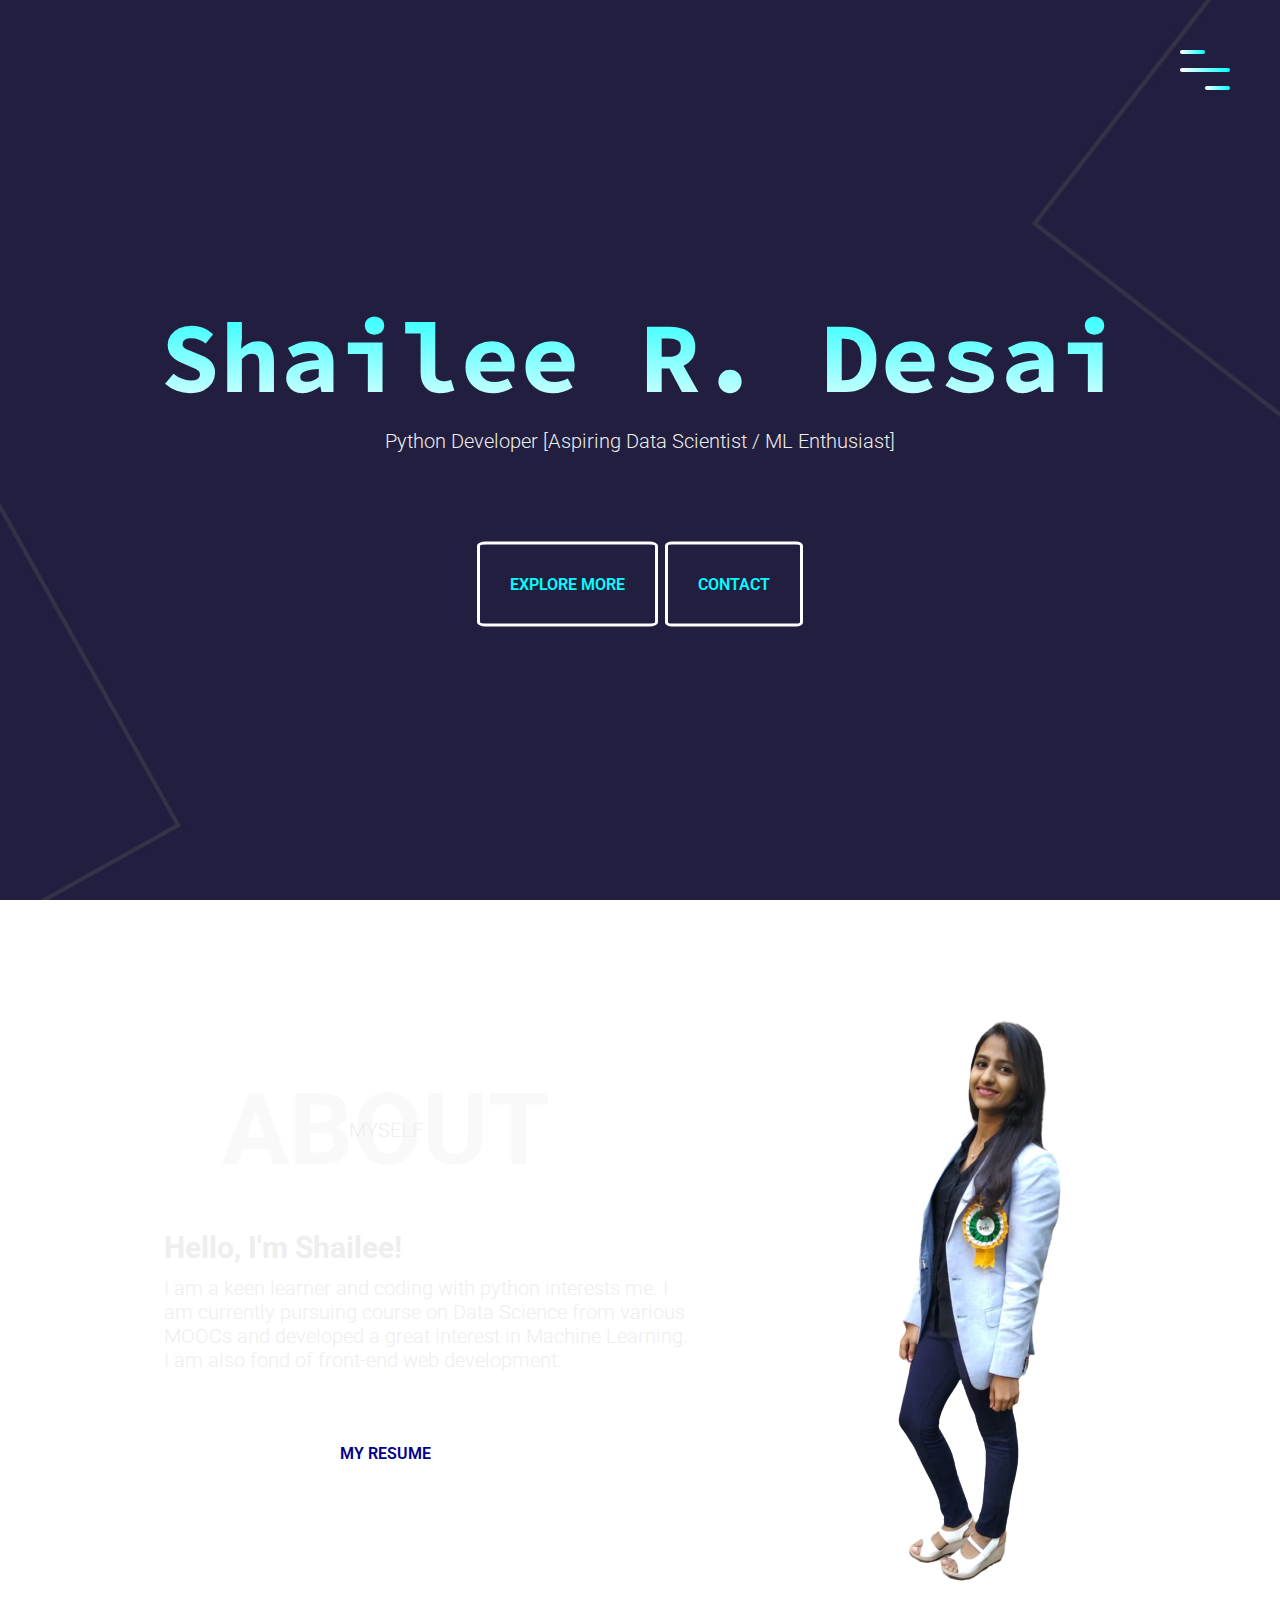
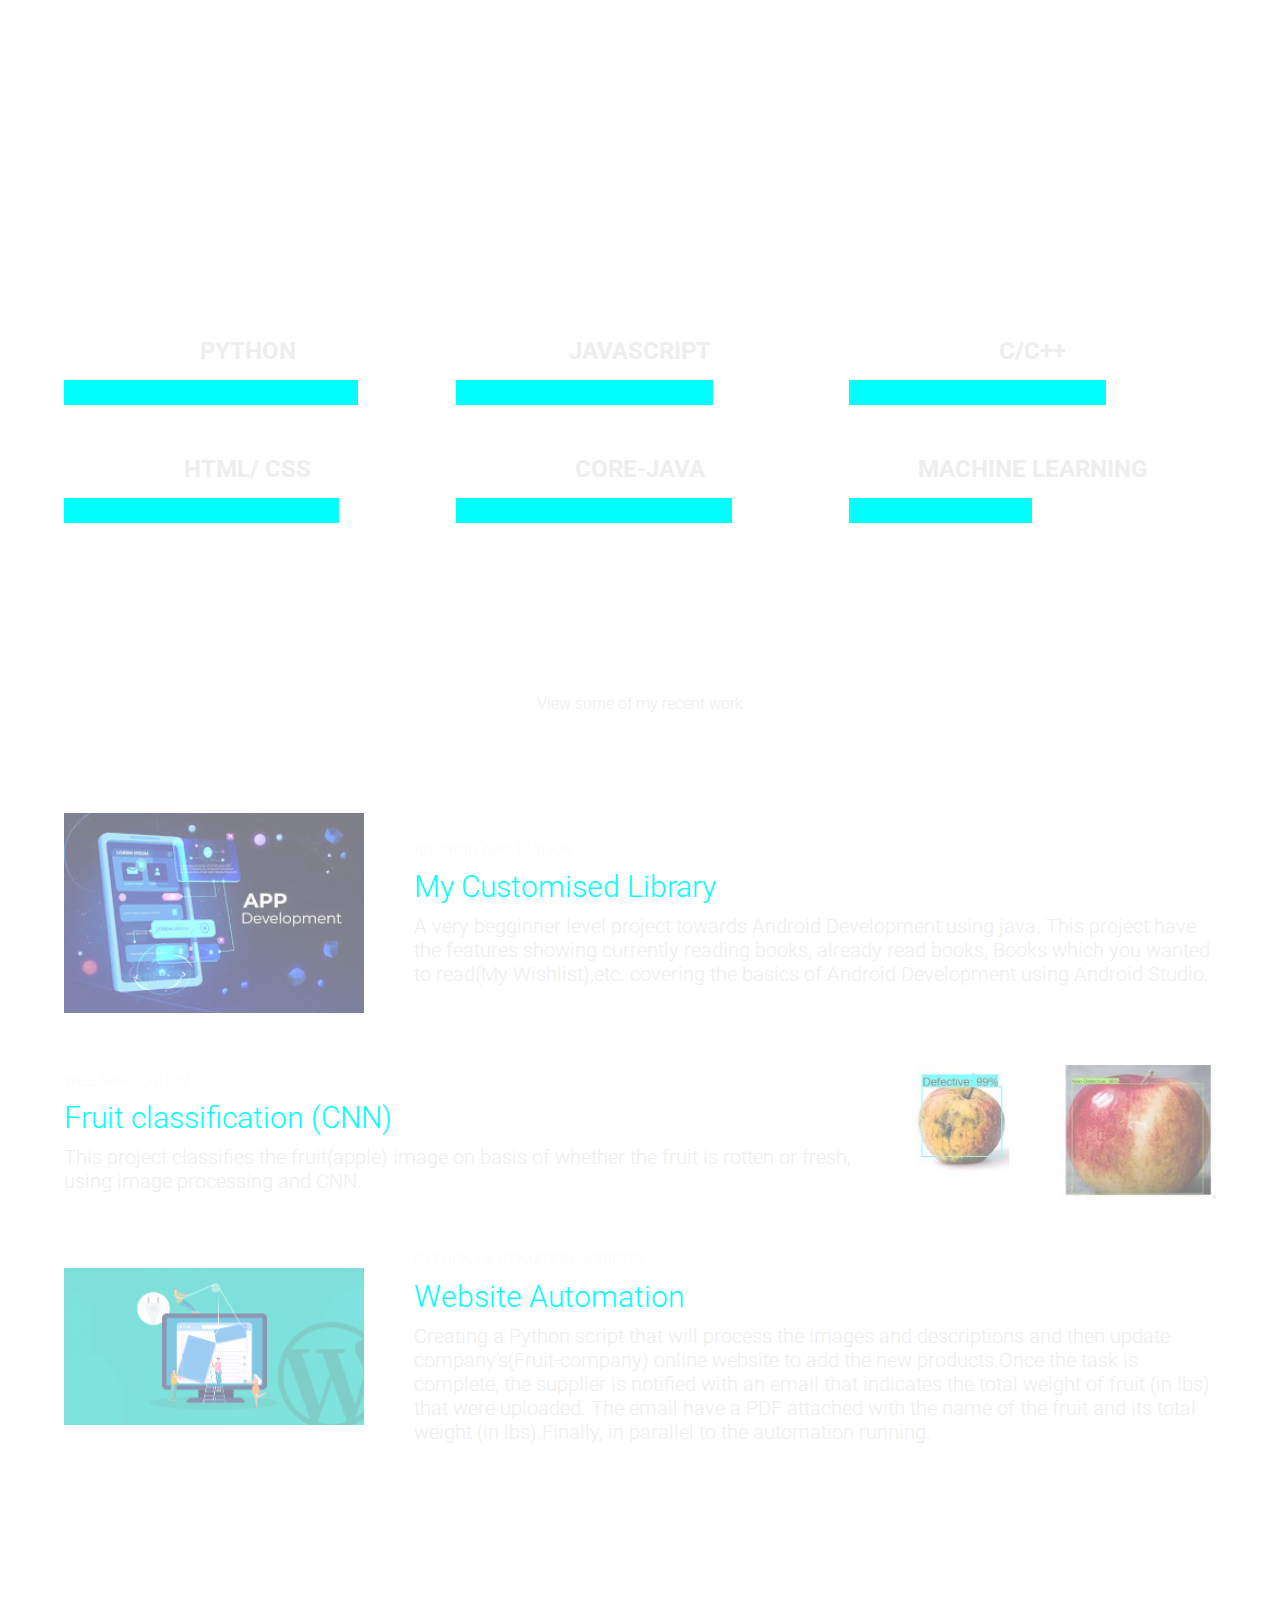
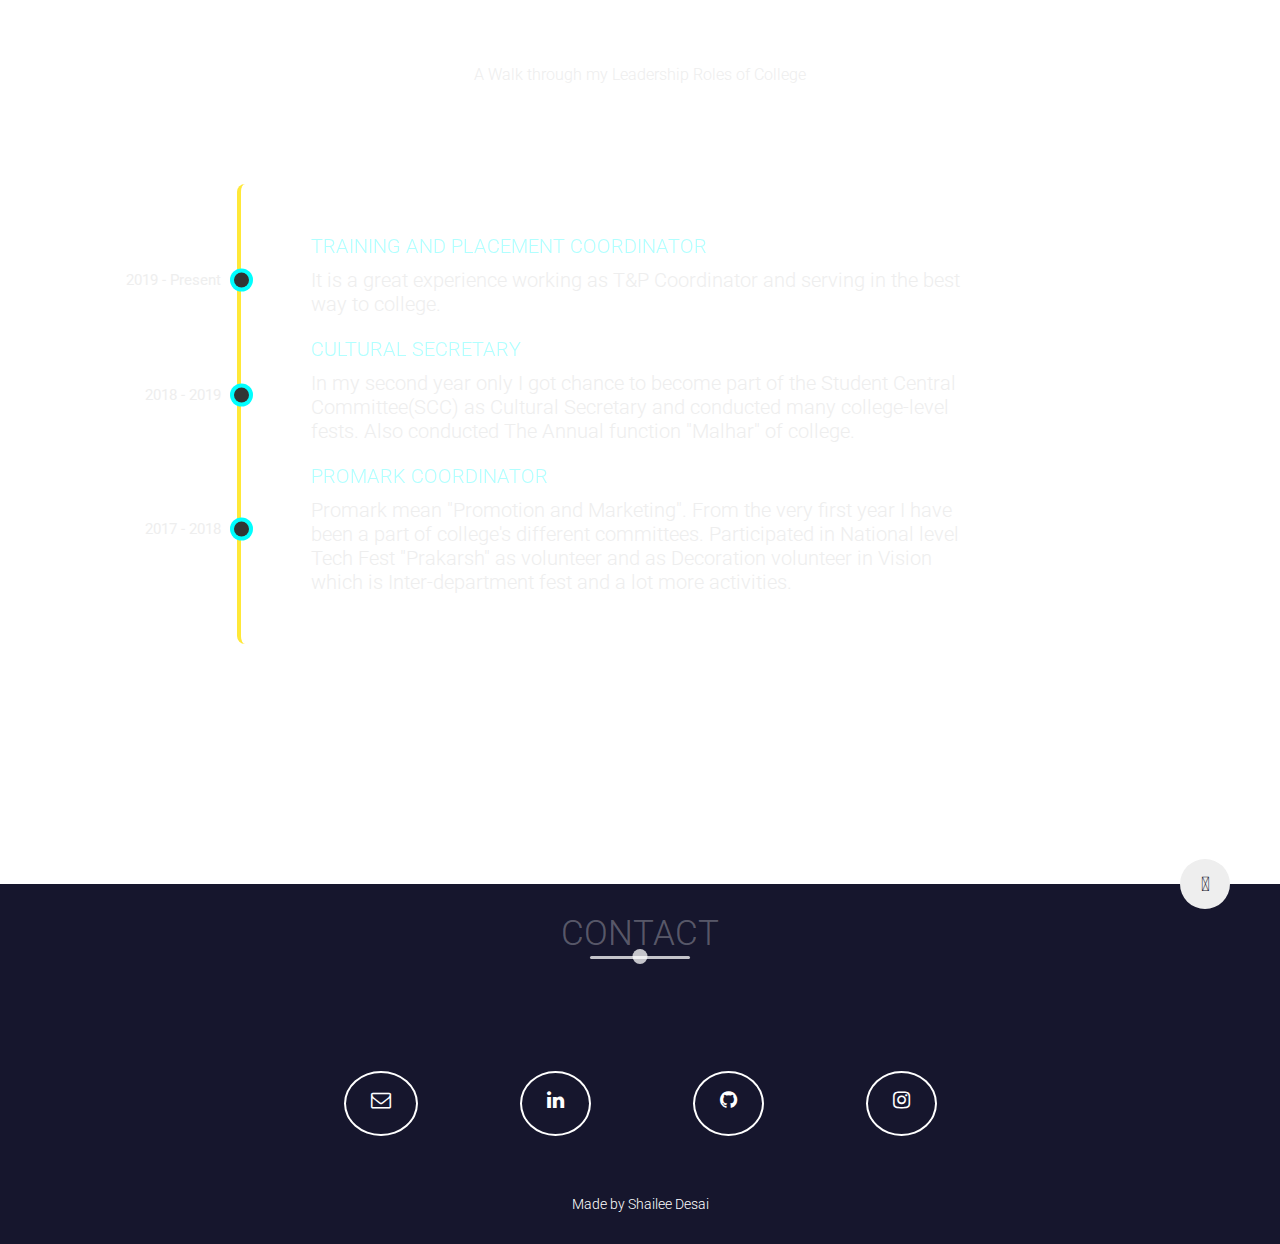
==== index.html @ 7b82f267 "Initial commit" ====
<!DOCTYPE html>
<html lang="en">
<head>
    <meta charset="UTF-8">
    <meta name="viewport" content="width=device-width, initial-scale=1">
    <title>Shailee Desai</title>
    <link rel="stylesheet" href="https://use.fontawesome.com/releases/v5.7.2/css/all.css" integrity="sha384-fnmOCqbTlWIlj8LyTjo7mOUStjsKC4pOpQbqyi7RrhN7udi9RwhKkMHpvLbHG9Sr" crossorigin="anonymous">
    <link rel="stylesheet" href="main.css">
    <link rel="stylesheet" href="https://cdnjs.cloudflare.com/ajax/libs/font-awesome/4.7.0/css/font-awesome.min.css">
    <link href="https://fonts.googleapis.com/css2?family=Roboto&display=swap" rel="stylesheet">
    <link href="https://fonts.googleapis.com/css2?family=Source+Code+Pro:ital,wght@1,500&display=swap" rel="stylesheet">
</head>
<body>
    <header>
        <div class="menu-toggler">
            <div class="bar half start"></div>
            <div class="bar"></div>
            <div class="bar half end"></div>
        </div>
        <nav class="top-nav">
            <ul class="nav-list">
                <li>
                    <a href="#" class="nav-link" id="nav-item">Home</a>
                </li>
                <li>
                    <a href="#about" class="nav-link" id="nav-item1">About</a>
                </li>
                <li>
                    <a href="#skills" class="nav-link" id="nav-item2">Skills</a>
                </li>
                <li>
                    <a href="#portfolio" class="nav-link" id="nav-item3">Portfolio</a>
                </li>
                <li>
                    <a href="#achievements" class="nav-link" id="nav-item4">Achievements</a>
                </li>
                <li>
                    <a href="#contact" class="nav-link" id="nav-item5">Contact</a>
                </li>
            </ul>
        </nav>
        <div class="landing-text">
            <h1>Shailee R. Desai</h1>
            <h6>Python Developer  [Aspiring Data Scientist / ML Enthusiast]</h6>
            <div class="explore">
                <a href="#about" class=" btn btn-fill" style="margin-right: 5px;">Explore More</a>
                <a href="#contact" class="btn btn-fill">Contact</a>
            </div>
        </div>
    </header>
    <section class="about" id="about">
        <div class="container">
            <div class="about-details" >
                <div class="about-heading">
                    <h1>About</h1>
                    <h6>Myself</h6>
                </div>
                <h1> Hello, I'm Shailee!</h1><br>
                <p>
                    I am a keen learner and coding with python interests me. I am currently pursuing course on Data Science from various MOOCs and developed a great interest in Machine Learning. I am also fond of front-end web development.
                </p>
                <div class="explore">
                    <a href="Shailee_Resume.pdf" target="_blank" class="btn btn-border">My Resume</a>
                </div>
            </div>
            <div class="profile" >
                <img src="images/ShaileeDesai.png" alt="">
            </div>
            
        </div>
    </section>
    <section class="skills" id="skills">
        <div class="container">
            <div class="section-heading">
                <h1>My Proficiencies</h1>
            </div>
            <div class="my-skills">
                <div class="col-md-4">
                    <div class="skill-1">
                        <h4>Python</h4>
                        <div class="progress">
                            <div class="p-bar" style="width: 80%;"></div>
                        </div>
                    </div><!-- /.skill -->
                    <div class="skill-1">
                        <h4>HTML/ CSS</h4>
                        <div class="progress">
                            <div class="p-bar" style="width: 75%;"></div>
                        </div>
                    </div><!-- /.skill -->
                </div>
                <div class="col-md-4">
                    <div class="skill-1">
                        <h4>Javascript</h4>
                        <div class="progress">
                            <div class="p-bar" style="width:70%;"></div>
                        </div>
                    </div><!-- /.skill -->
                    <div class="skill-1">
                        <h4>Core-Java</h4>
                        <div class="progress">
                            <div class="p-bar" style="width:75%"></div>
                        </div>
                    </div><!-- /.skill -->
                </div>
                <div class="col-md-4">
                    <div class="skill-1">
                        <h4>C/C++</h4>
                        <div class="progress">
                            <div class="p-bar" style="width: 70%;"></div>
                        </div>
                    </div><!-- /.skill -->
                    <div class="skill-1">
                        <h4>Machine Learning</h4>
                        <div class="progress">
                            <div class="p-bar" style="width: 50%;"></div>
                        </div>
                    </div><!-- /.skill -->
                </div>
            </div>
        </div>
    </section>
    <section class="portfolio" id="portfolio">
        <div class="container">
            <div class="section-heading">
                <h1>Portfolio</h1>
                <h6>View some of my recent work</h6>
            </div>
            <div class="portfolio-item">
                <div class="portfolio-img has-margin-right fade-in">
                    <img src="images/portimg-1.jpg" alt="">
                </div>
                <div class="portfolio-description">
                    <h6>Android Application</h6>
                    <h1>My Customised Library</h1>
                    <p>
                    A very begginner level project towards Android Development using java. This project have the features showing currently reading books, already read books, Books which you wanted to read(My Wishlist),etc. covering the basics of Android Development using Android Studio.
                    </p>
                </div>
            </div>
            <div class="portfolio-item">
                <div class="portfolio-description has-margin-right">
                    <h6>Web Application</h6>
                    <h1>Fruit classification (CNN) </h1>
                    <p>
                    This project classifies the fruit(apple) image on basis of whether the fruit is rotten or fresh, using image processing and CNN.
                    </p>
                </div>
                <div class="portfolio-img fade-in">
                    <img src="images/portimg-2.jpg" alt="">
                </div>
                
            </div>
            <div class="portfolio-item">
                <div class="portfolio-img has-margin-right fade-in">
                    <img src="images/portimg-3.jpg" alt="">
                </div>
                <div class="portfolio-description">
                    <h6>Python (Automation scripts)</h6>
                    <h1>Website Automation</h1>
                    <p>
                        Creating a Python script that will process the images and descriptions and then update company's(Fruit-company) online website to add the new products.Once the task is complete, the supplier is notified with an email that indicates the total weight of fruit (in lbs) that were uploaded. The email have a PDF attached with the name of the fruit and its total weight (in lbs).Finally, in parallel to the automation running.
                    </p>
                </div>
            </div>
        </div>
    </section>
    <section class="achievements" id="achievements">
        <div class="container">
            <div class="section-heading">
                <h1>Achievements</h1>
                <h6>A Walk through my Leadership Roles of College </h6>
            </div>
            <div class="timeline">
                <ul>
                    <li class="date" data-date="2019 - Present">
                        <h1> Training and Placement Coordinator</h1>
                        <p>
                        It is a great experience working as T&P Coordinator and serving in the best way to college.
                        </p>
                    </li>
                    <li class="date" data-date="2018 - 2019">
                        <h1> Cultural Secretary </h1>
                        <p>
                        In my second year only I got chance to become part of the Student Central Committee(SCC) as Cultural Secretary and conducted many college-level fests. Also conducted The Annual function "Malhar" of college.
                        </p>
                    </li>
                    <li class="date" data-date="2017 - 2018">
                        <h1> Promark Coordinator </h1>
                        <p>
                        Promark mean "Promotion and Marketing". From the very first year I have been a part of college's different committees. Participated in National level Tech Fest "Prakarsh" as volunteer and as Decoration volunteer in Vision which is Inter-department fest and a lot more activities.
                        </p>
                    </li>
                </ul>
            </div>
        </div>
    </section>
    <section id="contact">
        <footer class="copyright">
            <div class="contact">
            <div class="container">
                <div class="section-heading">
                    <h1>Contact</h1>
                </div>
            </div>
            <div class="up" id="scroll-to-top">
                <i class="fas fa-chevron-up"></i>
            </div>
            <div class="col-sm-4 col-xs-12">
                <a class="icon mail-bg" href="mailto:shailee.17beceg102@gmail.com"><i class="fa fa-envelope-o fa-2x"></i></a>
                <a class="icon linkedin-bg" target="_blank" href="https://www.linkedin.com/in/shaileedesai12/"><i class="fa fa-linkedin fa-2x"></i></a>
                <a class="icon github-bg" target="_blank" href="https://github.com/ShaileeDesai12"><i class="fa fa-github fa-2x"></i></a>
                <a class="icon instagram-bg" target="_blank" href="https://www.instagram.com/shaileedesai12"><i class="fa fa-instagram fa-2x"></i></a>
            </div>
            <div class="col-sm-4 col-sm-offset-0 col-xs-6 col-xs-offset-3"><p class="copyright">Made by Shailee Desai</p></div>
            <div class="col-sm-4 col-xs-3">
        </footer>
</section>

    <script>
        const menu_toggle = document.querySelector(".menu-toggler");
        const nav_link = document.querySelector(".nav-link");
        const top_nav = document.querySelector(".top-nav");
        const nav1 = document.querySelector("#nav-item1");
        const nav2 = document.querySelector("#nav-item2");
        const nav3 = document.querySelector("#nav-item3");
        const nav4 = document.querySelector("#nav-item4");
        const nav5 = document.querySelector("#nav-item5");
        const nav = document.querySelector("#nav-item");


        menu_toggle.addEventListener("click", () => {
        {
            if(menu_toggle.classList.contains("open")){
                top_nav.classList.remove("open");
                menu_toggle.classList.remove("open");
            } else {
                top_nav.classList.add("open");
                menu_toggle.classList.add("open");
            }
        }
        });

        nav1.addEventListener("click", () => {
        {
            menu_toggle.classList.remove("open");
            top_nav.classList.remove("open");
        }
        });

        nav2.addEventListener("click", () => {
        {
            menu_toggle.classList.remove("open");
            top_nav.classList.remove("open");
        }
        });

        nav3.addEventListener("click", () => {
        {
            menu_toggle.classList.remove("open");
            top_nav.classList.remove("open");
        }
        });

        nav4.addEventListener("click", () => {
        {
            menu_toggle.classList.remove("open");
            top_nav.classList.remove("open");
        }
        });

        nav5.addEventListener("click", () => {
        {
            menu_toggle.classList.remove("open");
            top_nav.classList.remove("open");
        }
        });

        nav.addEventListener("click", () => {
        {
            menu_toggle.classList.remove("open");
            top_nav.classList.remove("open");
        }
        });

        const scrollToTop = document.getElementById('scroll-to-top');
                let dataShow = false;
                window.addEventListener('scroll', () => {
                    if (window.scrollY > 50 && !dataShow) {
                        scrollToTop.setAttribute('data-show', 'true');
                        dataShow = true;
                    }
                    if (window.scrollY <= 50 && dataShow) {
                        scrollToTop.setAttribute('data-show', 'false');
                        dataShow = false;
                    }
                });

                scrollToTop.addEventListener('click', () => {
                    window.scrollTo({
                        top: 0,
                        behavior: 'smooth'
                    });
                });
    </script>
    
</body>
</html>
---- main.css ----
/*Start global*/
*{
    margin: 0;
    padding: 0;
    box-sizing: border-box;
}
html{
    font-size: 10px;
    font-family: 'Roboto', sans-serif;
    color: #eee;
}
body{ 
    width: 100%;
    height: 100%;
    background: url("images/sitebg.jpg") no-repeat center fixed;
    background-size: cover;
}

section{
    padding: 6rem 0;
}
a{
    text-decoration: none;
    color: #eee;
}
p{
    font-size: 2rem;
    font-weight: 300;
}
img{
    width: 100%;
}

h1{
    font-size: 3rem;
}
/*End global*/

/*Start reusable*/
.container{
    width: 90%;
    max-width: 120rem;
    height: 100%;
    margin: 0 auto;
    position: relative;
}

.section-heading{
    text-align: center;
    margin-bottom: 10rem;
}

.section-heading h1{
    font-size: 3.5rem;
    color: rgba(255, 255, 255, .3);
    text-transform: uppercase;
    font-weight: 300;
    position: relative;
    margin-bottom: 1rem;
}

.section-heading h1::before,
.section-heading h1::after{
    content: '';
    position: absolute;
    bottom: -.5rem;
    left: 50%;
    transform: translateX(-50%);
    background-color: rgba(255, 255, 255, .75);
}

.section-heading h1::before{
    width: 10rem;
    height: 3px;
    border-radius: .8rem;
}

.section-heading h1::after{
    width: 1.5rem;
    height: 1.5rem;
    border-radius: 100%;
    bottom: -1rem;
}

.section-heading h6{
    font-size:1.6rem;
    font-weight: 300;
}

.has-margin-right{
    margin-right: 5rem;
}
/*End reusable*/

/*Start header*/
header{
    width: 100%;
    height: 100vh;
}

.top-nav{
    width:100%;
    height: 100vh;
    position: fixed;
    top: -100vh;
    z-index: 50;
    background-color: #16162d;
    border-bottom-right-radius: 100%;
    border-bottom-left-radius: 100%;
    transition: all 650ms cubic-bezier(1,0,0,1);
}
.nav-list{
    list-style: none;
    width: 100%;
    height: 100%;
    display: flex;
    justify-content: center;
    align-items: center;
}
li{
    margin: 0 2rem;
}
.nav-link{
    font-family: 'The Historia Demo', sans-serif;
    font-size: 3rem;
    padding: 1rem;
}
.nav-link:hover,
.nav-link:focus{
    background: linear-gradient(to top, white, cyan);
    -webkit-background-clip: text;
    -webkit-text-fill-color: transparent;
}
.top-nav.open{
    top: 0;
    border-radius: initial;
}
.menu-toggler{
    position: fixed;
    top: 5rem;
    right: 5rem;
    width: 5rem;
    height: 4rem;
    display: flex;
    flex-direction: column;
    justify-content: space-between;
    cursor: pointer;
    z-index: 1500;
    transition: transform 650ms ease-out;
}
.menu-toggler.open{
    transform: rotate(-45deg);
}
.bar{
    background: linear-gradient(to right, white, cyan);
    width: 100%;
    height: 4px;
    border-radius: .8rem;
}

.bar.half{
    width: 50%;
}

.bar.start{
    transform-origin: right;
    transition: transform 650ms cubic-bezier(0.54, -0.81, 0.57, 0.57);
}

.open .bar.start{
    transform: rotate(-450deg) translateX(.8rem);
}

.bar.end{
    align-self: flex-end;
    transform-origin: left;
    transition: transform 650ms cubic-bezier(0.54, -0.81, 0.57, 0.57);
}

.open .bar.end{
    transform: rotate(-450deg) translateX(-.8rem);
}

.landing-text{
    position: absolute;
    top: 50%;
    left: 50%;
    transform: translate(-50%, -50%);
    width: 100%;
    text-align: center;
    z-index: 1;
}

.landing-text h1{
    font-size: 10rem;
    font-family: 'Source Code Pro', sans-serif;
    background: linear-gradient(to top, white, cyan);
    -webkit-background-clip: text;
    -webkit-text-fill-color: transparent;
    padding: 1rem;
    user-select: none;
}

.landing-text h6{
    font-size: 2rem;
    font-weight: 300;
    padding: 0 0 50px 0;
}

.explore{
    text-align:center;
    padding:7px;
    margin-top: 5rem;
}

.btn{
    min-width: 145px;
    line-height: 50px;
    padding: 30px 30px;
    font-size: 16px;
    font-weight: 600;
    text-transform: uppercase;
    border-radius: 5%;
    transition: box-shadow 0.25s ease-in-out;
    -moz-transition: box-shadow 0.25s ease-in-out;
    -webkit-transition: box-shadow 0.25s ease-in-out;
    -o-transition: box-shadow 0.25s ease-in-out;
    -ms-transition: box-shadow 0.25s ease-in-out;
}

.btn-fill {
    color: cyan;
    background-color: transparent;
    border: 3px solid white; 
}


.btn-border {
    background-color: white;
    color: darkblue;
    border: 3px solid white;
    text-align:center;
    padding: 15px;
    margin:0 auto; 
}

.btn-border:hover{
    background-color:transparent;
    color: cyan;

}
.btn-fill:hover,
.btn-fill:focus {
    background-color: white;
    color: darkblue;
}



/*End header*/

/*Start about*/
.about .container{
    display:flex;
    align-items: center;
    justify-content: center;
}

.about-heading{
    text-align: center;
    text-transform: uppercase;
    line-height: 0;
    margin-bottom: 10rem;
}

.about-heading h1{
    font-size: 10rem;
    opacity: .3;
}

.about-heading h6{
    font-size: 2rem;
    font-weight: 300;
}

.profile{
    flex: 1;
    margin-right: 5rem;
}

.profile img{
    width: fit-content;
    margin-left: 20rem;
}

.about-details{
    flex: 1;
    margin-left: 10rem;
}

.about-details p{
    width: 120%;
}

/*End about*/

/*Start services*/
.my-skills{
    margin-top: 10rem;
    display: grid;
    grid-template-columns: repeat(auto-fit, minmax(25rem, 1fr));
    grid-gap: 2.5rem;
    text-align: center;
}

.skills{
    display: flex;
    flex-direction: column;
    justify-content: center;
    align-items: center;
}

.skills h1{
    text-transform: uppercase;
    letter-spacing: 2px;
    margin: 2rem -2px 2rem 0;
}

.skill-1 + .skill-1 {
    margin-top: 50px;
}

.skill-1 h4 {
    font-size: 24px;
    text-transform: uppercase;
    margin: 0 0 15px;
}

.progress {
    height: 25px;
    margin-bottom: 0;
    border-radius: 0;
    background-color: white;
    box-shadow: none;
}

.p-bar {
    position: relative;
    height: 25px;
    margin-bottom: 0;
    border-radius: 0;
    background-color:cyan; 
}

/*End services*/

/*Start portfolio*/
.portfolio-item{
    display: flex;
    align-items: center;
    justify-content: center;
    margin-bottom: 5rem;
}

.portfolio-item:last :last-child{
    margin-bottom: 0;
}

.profile-img{
    width: 50rem;
    flex:1;
}

.portfolio img{
    width: 30rem;
    margin: auto;
}

.portfolio-description h1{
    font-size: 3rem;
    font-weight: 300;
    margin: 1rem 0;
    color: cyan
}

.portfolio-description h6{
    font-size: 1.5rem;
    text-transform: uppercase;
    font-weight: 300;
    opacity: 0.3;
}

.portfolio-description .cta{
    display: inline-block;
    margin-top: 2.5rem;
    font-size: 1.5rem;
    text-transform: uppercase;
    color: #3883ff;
    transition:  color 650ms;
}

.portfolio-description .cta:hover{
    color: #2f67cd
}

.fade-in {
    opacity: 50%;
    transition:opacity 0.8s
  }
  
.fade-in:hover {
    opacity:100%;
    transition:opacity 0.5s
  }
/*End portfolio*/

/*Start timeline*/
.timeline ul{
    border-left: 4px solid #ffe838;
    border-radius: .8rem;
    background-color: rgba(0,0,0,0,0.5);
    margin: 0 auto;
    margin-bottom: 12rem;
    position: relative;
    padding: 5rem;
    list-style: none;
    text-align: left;
    width:70%;
}

.timeline h1{
    font-size: 2rem;
    text-transform: uppercase;
    font-weight: 300;
    margin-bottom: 1rem;
    opacity: .3;
    color: #00ffff;
} 

.timeline .date{
    border-bottom: 1px solid rgba(255, 255, 255, 0.1);
    margin-bottom: 1rem;
    padding-bottom: 1rem;
    position: relative;
}

.timeline .date:last-of-type{
    padding-bottom: 0;
    margin-bottom: 0;
    border: none;
}

.timeline .date::before,
.timeline .date::after{
    position: absolute;
    diaplay: block;
    top: 50%;
    transform: translateY(-50%);
}

.timeline .date::before{
    content: attr(data-date);
    left: -21rem;
    text-align: right;
    min-width: 12rem;
    font-size: 1.5rem;
}

.timeline .date::after{
    content:'';
    box-shadow: 0 0 0 4px cyan;
    border-radius:100%;
    left: -7.7rem;
    height: 1.5rem;
    width: 1.5rem;
    background-color: #313534;
}
/*End timeline*/

/*Start contact*/
.contact{
    background-color: #16162d;
}

#contact{
    padding-bottom: 0;
}
/*End contact*/

/*Start footer*/
.copyright{
    width: 100%;
    text-align: center;
    background-color: #16162d;
    padding-top: 3rem;
    padding-bottom: 1rem;;
    position: relative;
}

.up{
    position: absolute;
    width: 5rem;
    height:5rem;
    background-color: #eee;
    top: -2.5rem;
    right: 5rem;
    border-radius: 100%;
    display: flex;
    animation: pulse 2s infinite;
}

.up i{
    color: #16162d;
    font-size: 2rem;
    margin: auto;
}

.copyright p{
    font-size: 1.4rem;
}

.icon {
    line-height: 100px;
    padding: 25px;
    color: #fff;
    border: 2px solid #fff;
    border-radius: 50%;
}

.icon + .icon {
    margin-left: 100px;
}

.icon i:before {
    margin:0;
}

.icon:hover {
    background-color: #fff;
}

a.mail-bg:hover {color: crimson;}
a.linkedin-bg:hover{color: #3b5998;}
a.github-bg:hover{color: #00b50f;} 
a.instagram-bg:hover {color: #d113c8;}

.copyright {
    margin-bottom: 0;
    line-height: 40px;
    color: #fff;
    text-align: center;
}
/*End footer*/

/*Start animations*/
@keyframes pulse{
    0%{
        box-shadow: 0 0 0 0 cyan;
    }
    70%{
        box-shadow: 0 0 0 2rem rgba(253,87,191,0);
    }
    100%{
        box-shadow: 0 0 0 0 rgba(253, 87, 191, 0);
    }
}
/*End animations*/

/*Start media queries*/
@media screen and (max-width: 768px){
    body{
        background: url("images/sitebg2.jpg") no-repeat center fixed;
        background-size: cover;
    }

    .landing-text h1{
        font-size: 15rem;
    }

    .landing-text h6{
        font-size: 1.7rem;
    }

    .nav-list{
        flex-direction: column;
    }

    li{
        margin: 2rem 0;
    }

    .nav-link{
        font-size: 4.5rem;
    }

    .about-heading h1{
        font-size: 8rem;
    }

    .section-heading h1{
        font-size: 3rem;
    }

    .about-details .nav-list{
        flex-direction: initial;
    }

    .about-details li{
        margin: 0 2rem;
    }

    .icon-container{
        width: 7rem;
        height: 7rem;
    }

    .icon-container i{
        font-size: 4rem;
    }

    .timeline ul{
        margin: 0 0 0 auto;
    }

    .timeline .date::before{
        left: -20rem;
    }

    .timeline .date::after{
        left: -5.9rem;
    }

@media screen and (max-width: 600px) {
    
    .menu-toggler{
        top: 2rem;
        right: 2rem;
    }

    .landing-text h1{
        font-size: 8rem;
    }

    .landing-text h6{
        font-size: 1.4rem;
    }

    .nav-link{
        font-size: 3.5rem;
    }

    .about .container{
        flex-direction: column;
    }

    .profile-img{
        margin: 0 0 7rem 0;
    }

    .portfolio-item{
        flex-direction: column;
    }

    .portfolio-img{
        margin: 0 0 2rem 0;
        order:1
    }

    .portfolio-description{
        margin: 0;
        order:2;
    }

    .timeline p{
        font-size: 1.6rem;
    }

    .timeline .date::before{
        font-size: 1.3rem;
    }

    .up{
        right: 2rem;
    }
}
}
/*End media queries*/
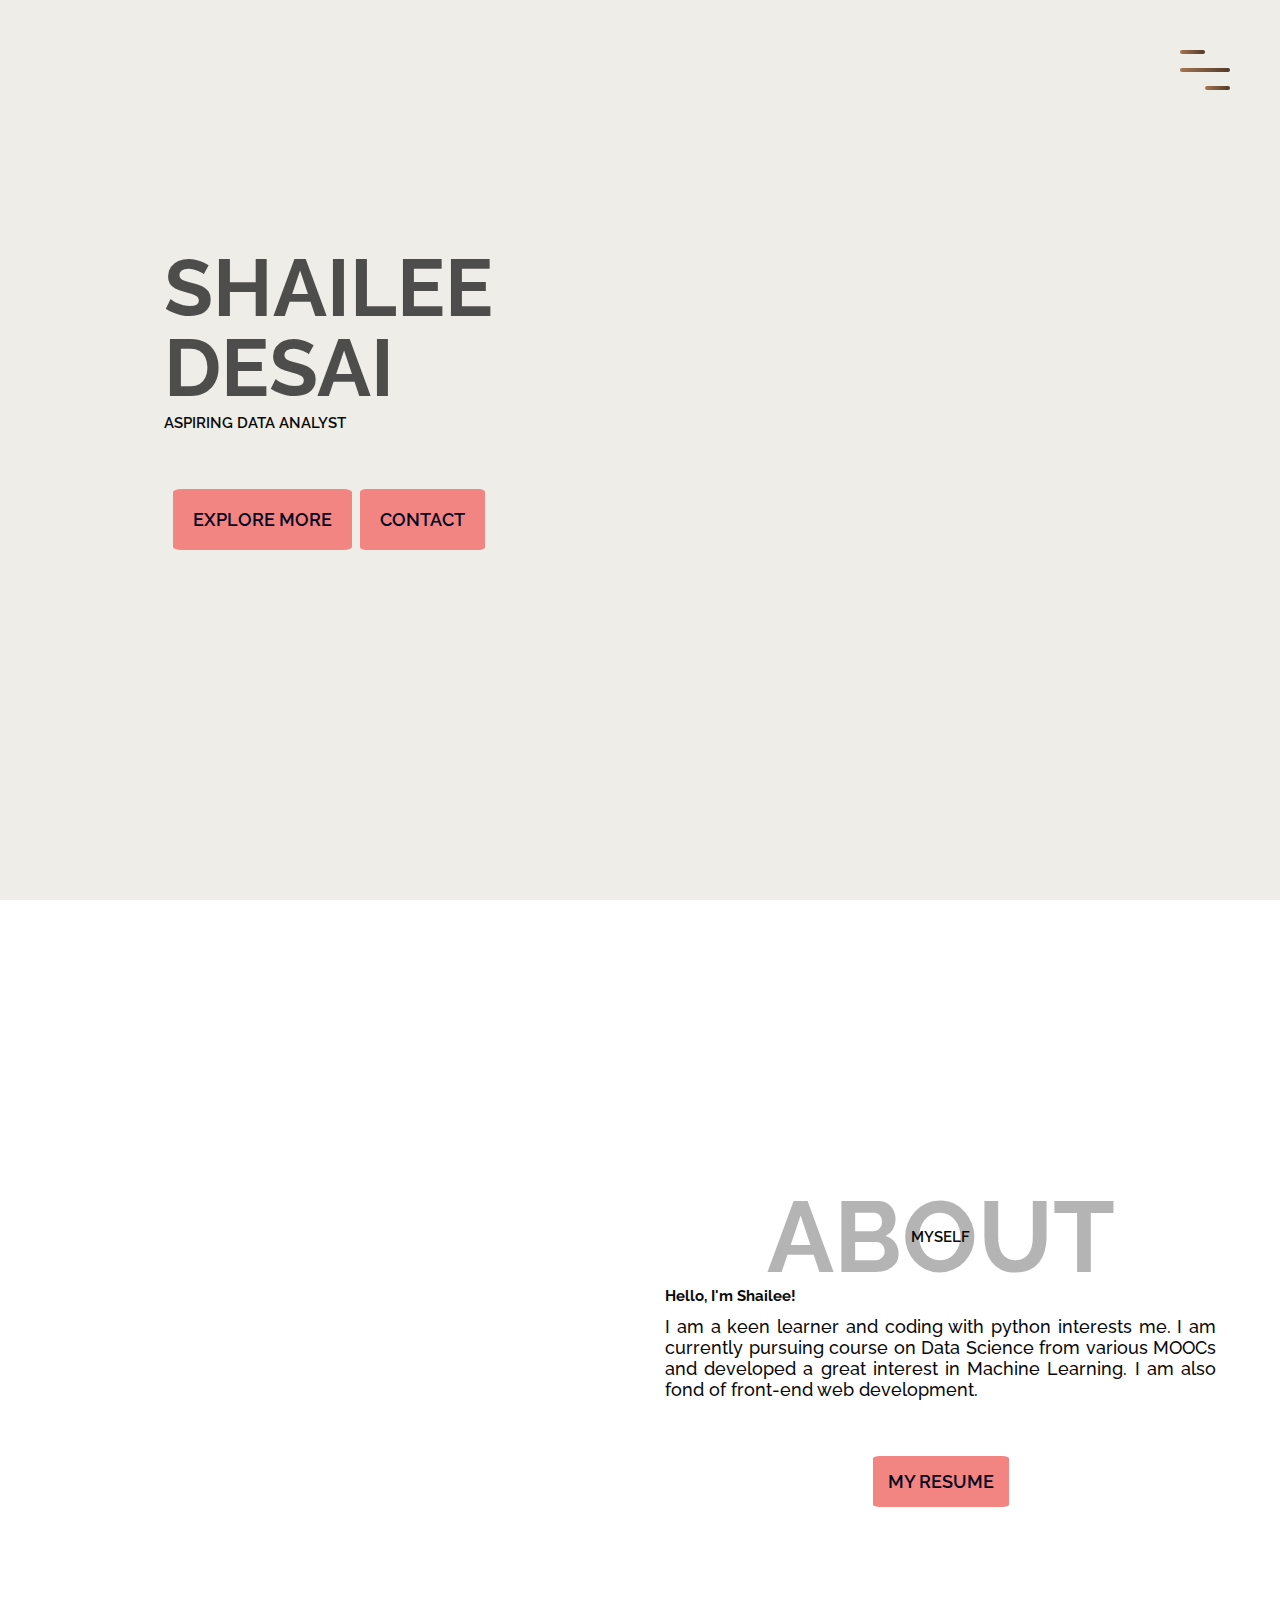
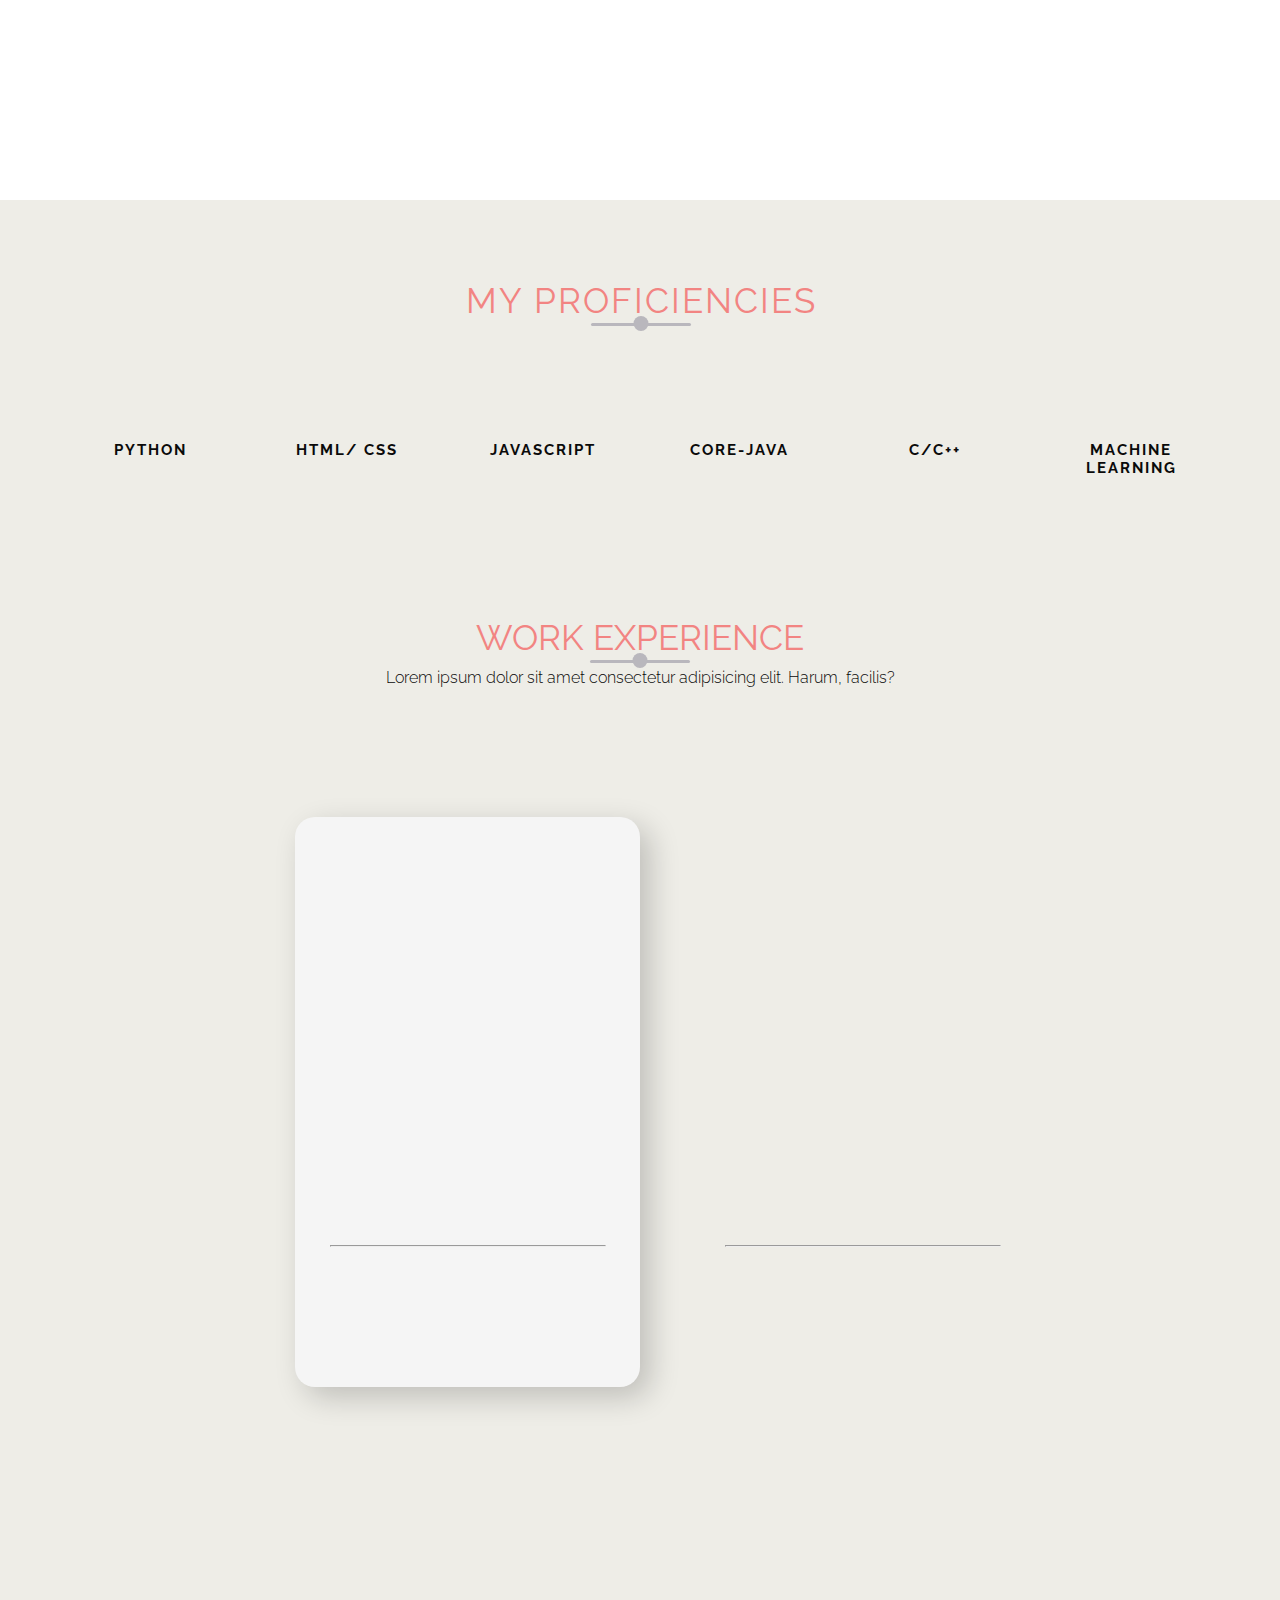
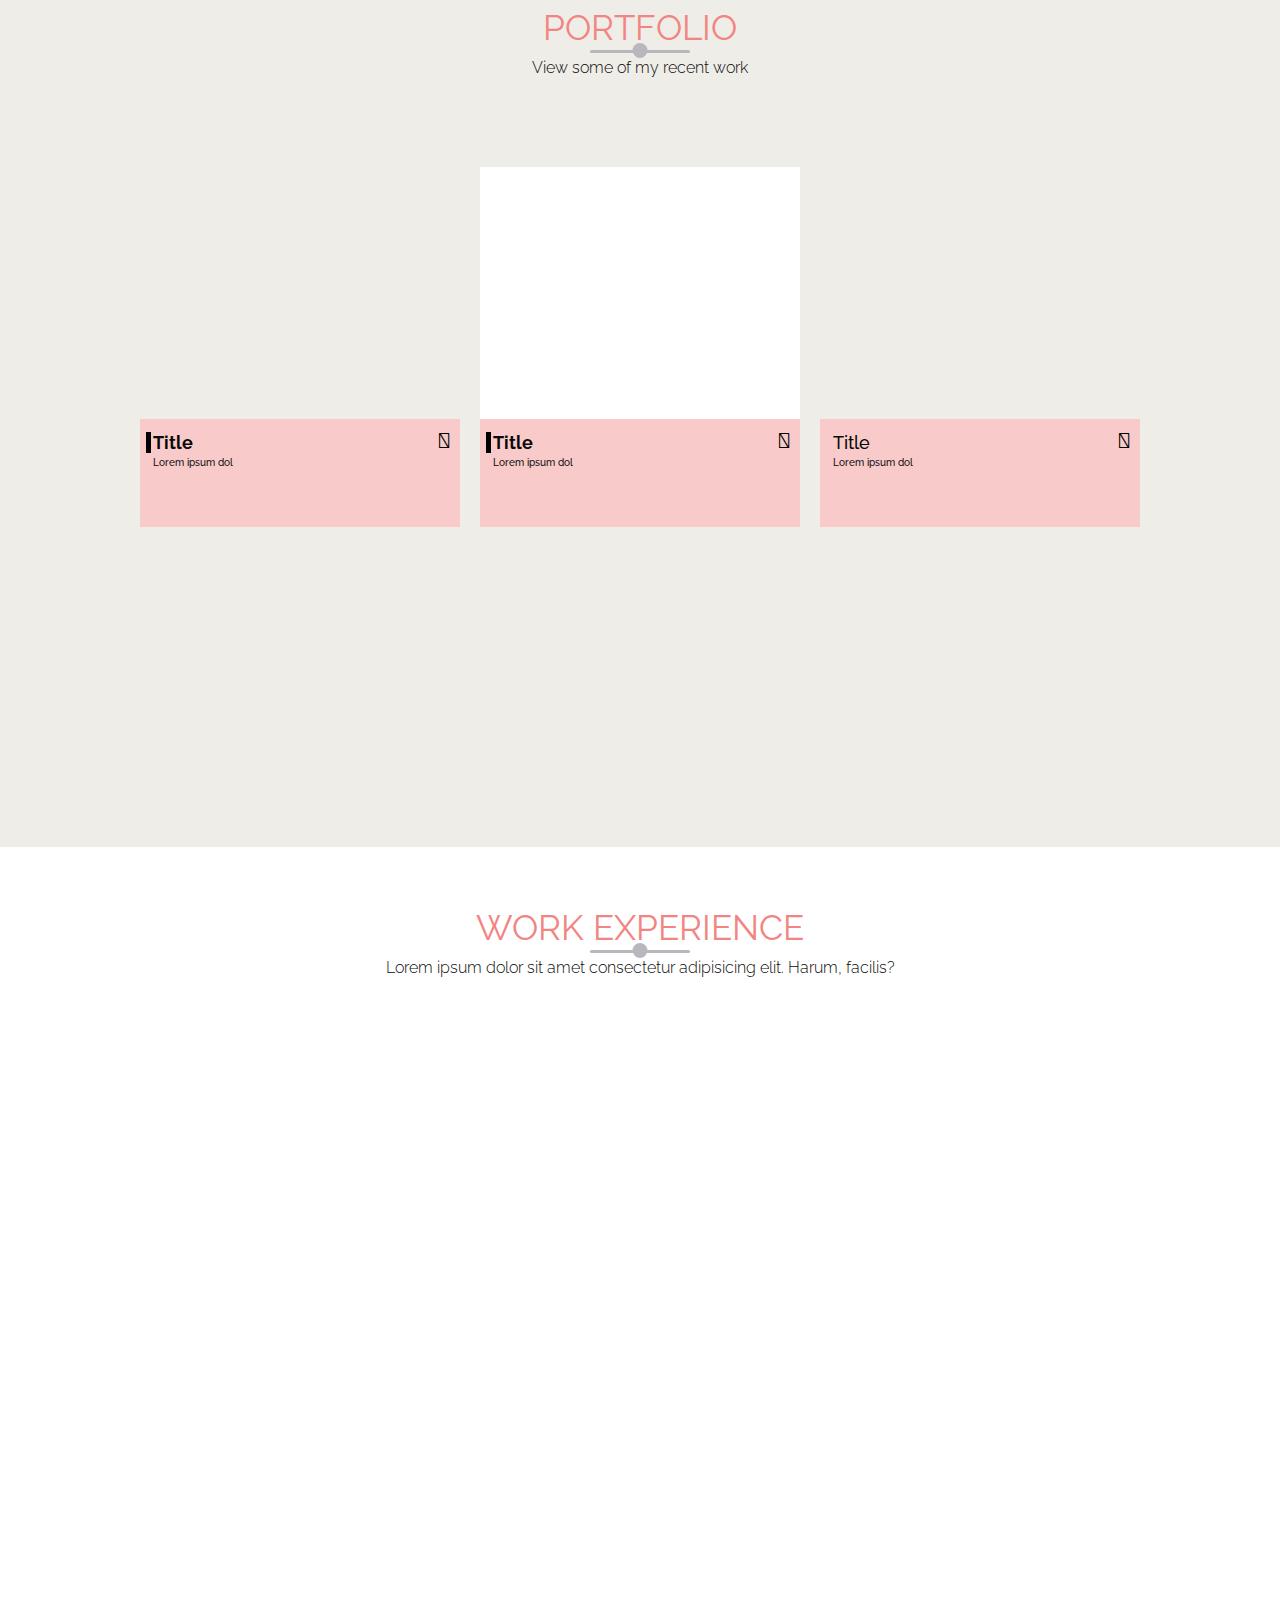
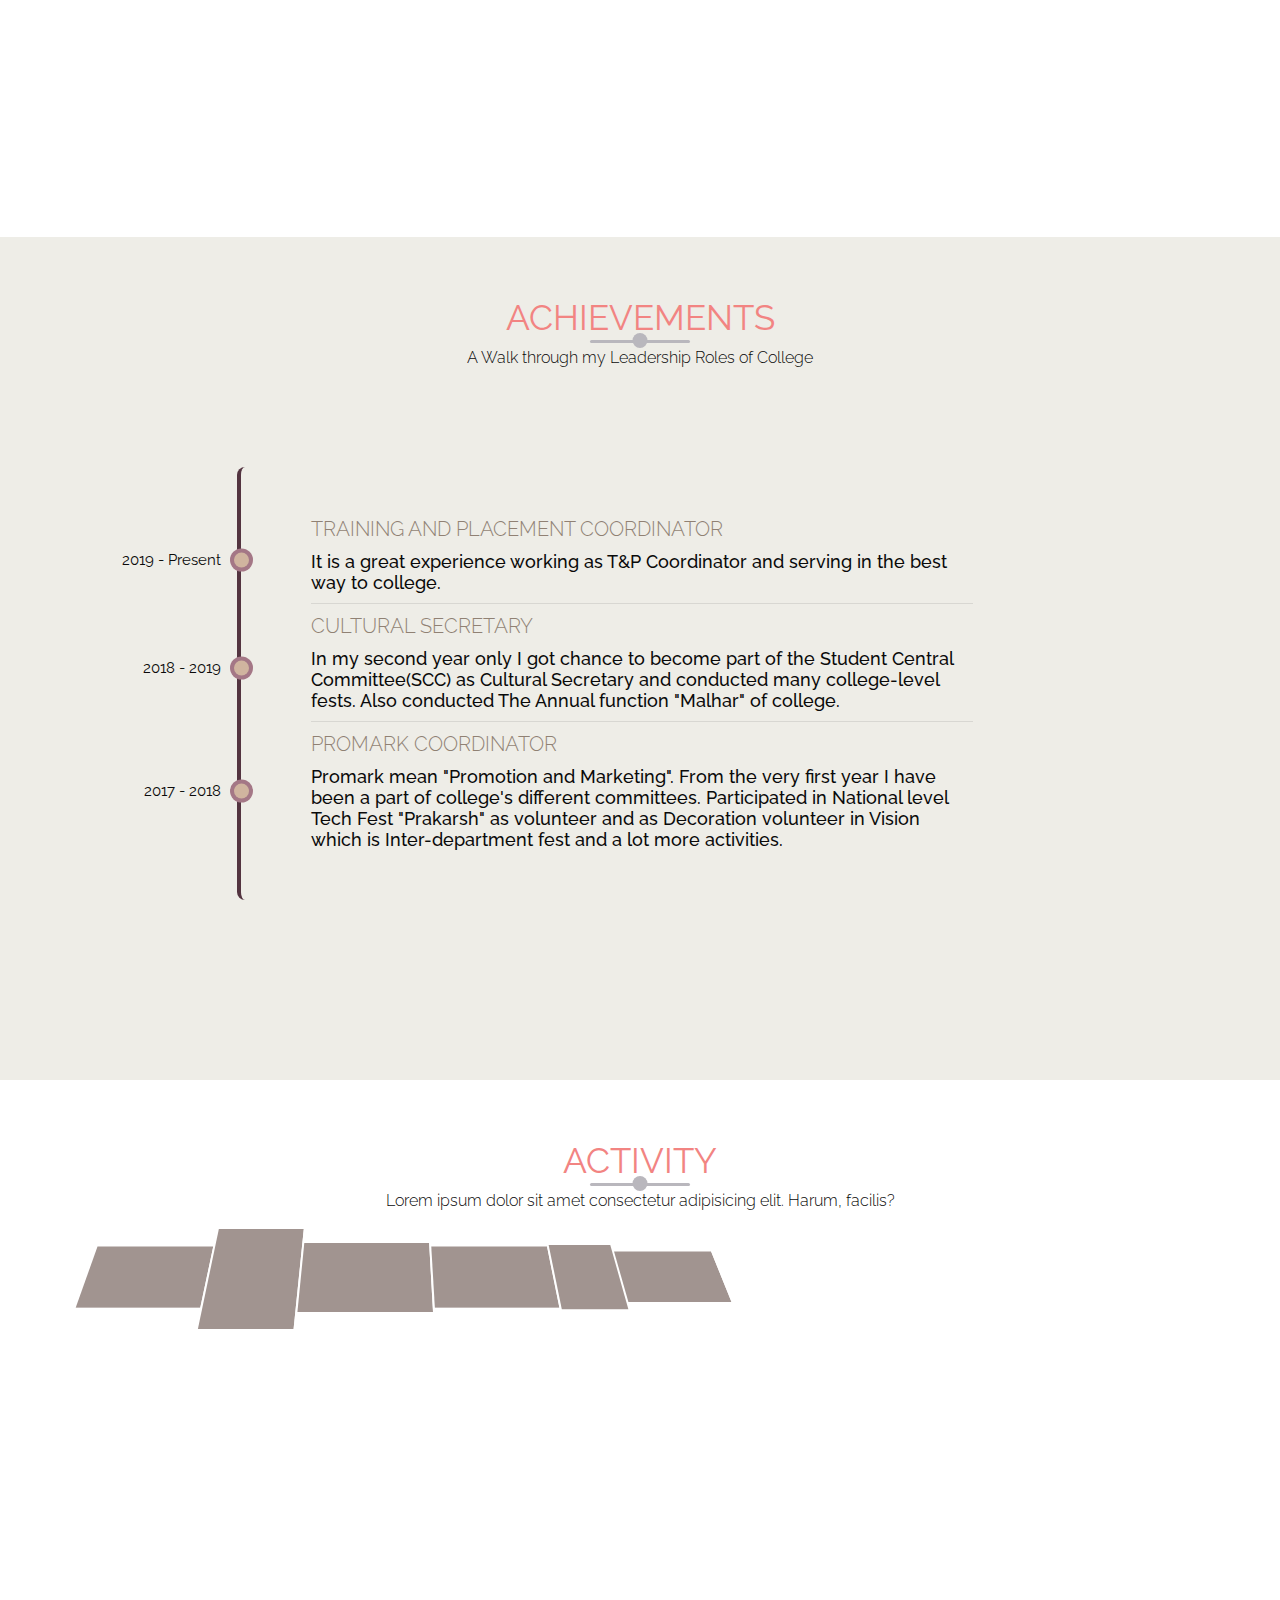
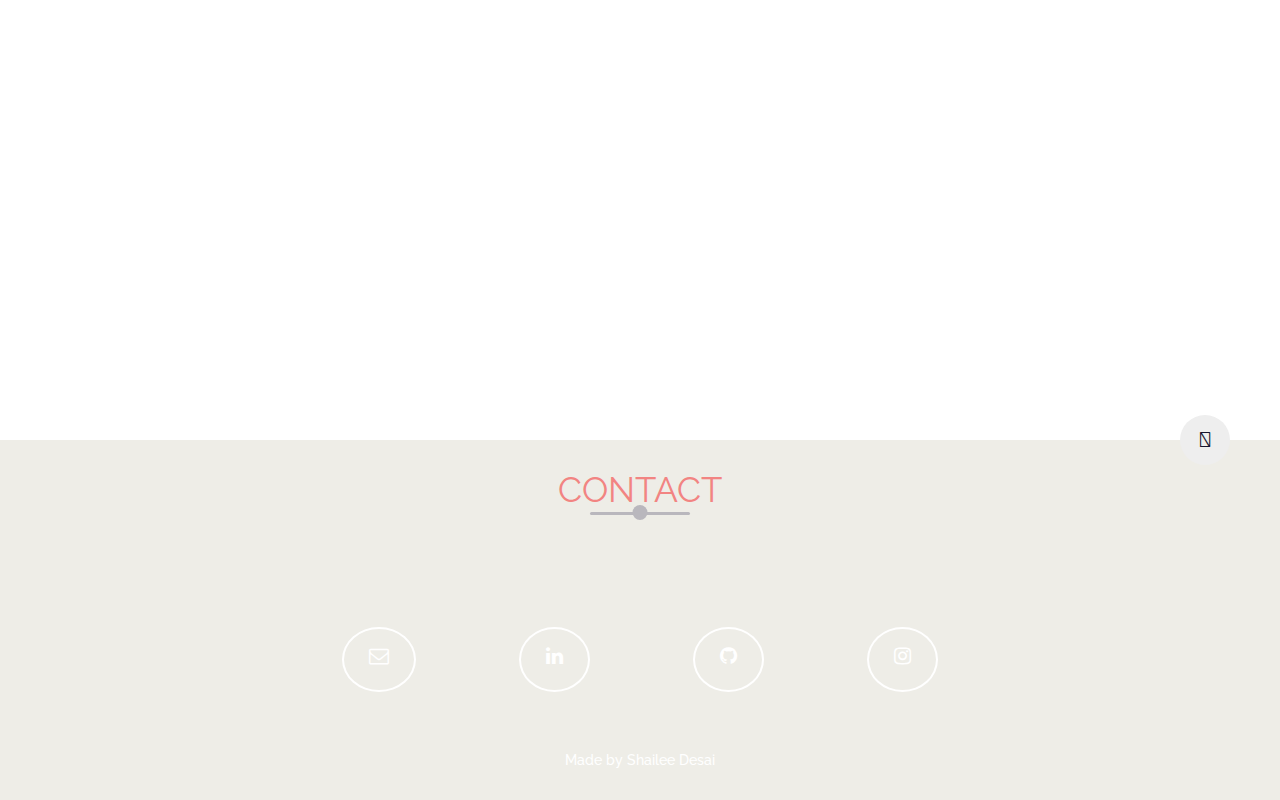
==== commit d0fad473: "Add files via upload" ====
--- a/index.html
+++ b/index.html
@@ -1,308 +1,514 @@
-<!DOCTYPE html>
-<html lang="en">
-<head>
-    <meta charset="UTF-8">
-    <meta name="viewport" content="width=device-width, initial-scale=1">
-    <title>Shailee Desai</title>
-    <link rel="stylesheet" href="https://use.fontawesome.com/releases/v5.7.2/css/all.css" integrity="sha384-fnmOCqbTlWIlj8LyTjo7mOUStjsKC4pOpQbqyi7RrhN7udi9RwhKkMHpvLbHG9Sr" crossorigin="anonymous">
-    <link rel="stylesheet" href="main.css">
-    <link rel="stylesheet" href="https://cdnjs.cloudflare.com/ajax/libs/font-awesome/4.7.0/css/font-awesome.min.css">
-    <link href="https://fonts.googleapis.com/css2?family=Roboto&display=swap" rel="stylesheet">
-    <link href="https://fonts.googleapis.com/css2?family=Source+Code+Pro:ital,wght@1,500&display=swap" rel="stylesheet">
-</head>
-<body>
-    <header>
-        <div class="menu-toggler">
-            <div class="bar half start"></div>
-            <div class="bar"></div>
-            <div class="bar half end"></div>
-        </div>
-        <nav class="top-nav">
-            <ul class="nav-list">
-                <li>
-                    <a href="#" class="nav-link" id="nav-item">Home</a>
-                </li>
-                <li>
-                    <a href="#about" class="nav-link" id="nav-item1">About</a>
-                </li>
-                <li>
-                    <a href="#skills" class="nav-link" id="nav-item2">Skills</a>
-                </li>
-                <li>
-                    <a href="#portfolio" class="nav-link" id="nav-item3">Portfolio</a>
-                </li>
-                <li>
-                    <a href="#achievements" class="nav-link" id="nav-item4">Achievements</a>
-                </li>
-                <li>
-                    <a href="#contact" class="nav-link" id="nav-item5">Contact</a>
-                </li>
-            </ul>
-        </nav>
-        <div class="landing-text">
-            <h1>Shailee R. Desai</h1>
-            <h6>Python Developer  [Aspiring Data Scientist / ML Enthusiast]</h6>
-            <div class="explore">
-                <a href="#about" class=" btn btn-fill" style="margin-right: 5px;">Explore More</a>
-                <a href="#contact" class="btn btn-fill">Contact</a>
-            </div>
-        </div>
-    </header>
-    <section class="about" id="about">
-        <div class="container">
-            <div class="about-details" >
-                <div class="about-heading">
-                    <h1>About</h1>
-                    <h6>Myself</h6>
-                </div>
-                <h1> Hello, I'm Shailee!</h1><br>
-                <p>
-                    I am a keen learner and coding with python interests me. I am currently pursuing course on Data Science from various MOOCs and developed a great interest in Machine Learning. I am also fond of front-end web development.
-                </p>
-                <div class="explore">
-                    <a href="Shailee_Resume.pdf" target="_blank" class="btn btn-border">My Resume</a>
-                </div>
-            </div>
-            <div class="profile" >
-                <img src="images/ShaileeDesai.png" alt="">
-            </div>
-            
-        </div>
-    </section>
-    <section class="skills" id="skills">
-        <div class="container">
-            <div class="section-heading">
-                <h1>My Proficiencies</h1>
-            </div>
-            <div class="my-skills">
-                <div class="col-md-4">
-                    <div class="skill-1">
-                        <h4>Python</h4>
-                        <div class="progress">
-                            <div class="p-bar" style="width: 80%;"></div>
-                        </div>
-                    </div><!-- /.skill -->
-                    <div class="skill-1">
-                        <h4>HTML/ CSS</h4>
-                        <div class="progress">
-                            <div class="p-bar" style="width: 75%;"></div>
-                        </div>
-                    </div><!-- /.skill -->
-                </div>
-                <div class="col-md-4">
-                    <div class="skill-1">
-                        <h4>Javascript</h4>
-                        <div class="progress">
-                            <div class="p-bar" style="width:70%;"></div>
-                        </div>
-                    </div><!-- /.skill -->
-                    <div class="skill-1">
-                        <h4>Core-Java</h4>
-                        <div class="progress">
-                            <div class="p-bar" style="width:75%"></div>
-                        </div>
-                    </div><!-- /.skill -->
-                </div>
-                <div class="col-md-4">
-                    <div class="skill-1">
-                        <h4>C/C++</h4>
-                        <div class="progress">
-                            <div class="p-bar" style="width: 70%;"></div>
-                        </div>
-                    </div><!-- /.skill -->
-                    <div class="skill-1">
-                        <h4>Machine Learning</h4>
-                        <div class="progress">
-                            <div class="p-bar" style="width: 50%;"></div>
-                        </div>
-                    </div><!-- /.skill -->
-                </div>
-            </div>
-        </div>
-    </section>
-    <section class="portfolio" id="portfolio">
-        <div class="container">
-            <div class="section-heading">
-                <h1>Portfolio</h1>
-                <h6>View some of my recent work</h6>
-            </div>
-            <div class="portfolio-item">
-                <div class="portfolio-img has-margin-right fade-in">
-                    <img src="images/portimg-1.jpg" alt="">
-                </div>
-                <div class="portfolio-description">
-                    <h6>Android Application</h6>
-                    <h1>My Customised Library</h1>
-                    <p>
-                    A very begginner level project towards Android Development using java. This project have the features showing currently reading books, already read books, Books which you wanted to read(My Wishlist),etc. covering the basics of Android Development using Android Studio.
-                    </p>
-                </div>
-            </div>
-            <div class="portfolio-item">
-                <div class="portfolio-description has-margin-right">
-                    <h6>Web Application</h6>
-                    <h1>Fruit classification (CNN) </h1>
-                    <p>
-                    This project classifies the fruit(apple) image on basis of whether the fruit is rotten or fresh, using image processing and CNN.
-                    </p>
-                </div>
-                <div class="portfolio-img fade-in">
-                    <img src="images/portimg-2.jpg" alt="">
-                </div>
-                
-            </div>
-            <div class="portfolio-item">
-                <div class="portfolio-img has-margin-right fade-in">
-                    <img src="images/portimg-3.jpg" alt="">
-                </div>
-                <div class="portfolio-description">
-                    <h6>Python (Automation scripts)</h6>
-                    <h1>Website Automation</h1>
-                    <p>
-                        Creating a Python script that will process the images and descriptions and then update company's(Fruit-company) online website to add the new products.Once the task is complete, the supplier is notified with an email that indicates the total weight of fruit (in lbs) that were uploaded. The email have a PDF attached with the name of the fruit and its total weight (in lbs).Finally, in parallel to the automation running.
-                    </p>
-                </div>
-            </div>
-        </div>
-    </section>
-    <section class="achievements" id="achievements">
-        <div class="container">
-            <div class="section-heading">
-                <h1>Achievements</h1>
-                <h6>A Walk through my Leadership Roles of College </h6>
-            </div>
-            <div class="timeline">
-                <ul>
-                    <li class="date" data-date="2019 - Present">
-                        <h1> Training and Placement Coordinator</h1>
-                        <p>
-                        It is a great experience working as T&P Coordinator and serving in the best way to college.
-                        </p>
-                    </li>
-                    <li class="date" data-date="2018 - 2019">
-                        <h1> Cultural Secretary </h1>
-                        <p>
-                        In my second year only I got chance to become part of the Student Central Committee(SCC) as Cultural Secretary and conducted many college-level fests. Also conducted The Annual function "Malhar" of college.
-                        </p>
-                    </li>
-                    <li class="date" data-date="2017 - 2018">
-                        <h1> Promark Coordinator </h1>
-                        <p>
-                        Promark mean "Promotion and Marketing". From the very first year I have been a part of college's different committees. Participated in National level Tech Fest "Prakarsh" as volunteer and as Decoration volunteer in Vision which is Inter-department fest and a lot more activities.
-                        </p>
-                    </li>
-                </ul>
-            </div>
-        </div>
-    </section>
-    <section id="contact">
-        <footer class="copyright">
-            <div class="contact">
-            <div class="container">
-                <div class="section-heading">
-                    <h1>Contact</h1>
-                </div>
-            </div>
-            <div class="up" id="scroll-to-top">
-                <i class="fas fa-chevron-up"></i>
-            </div>
-            <div class="col-sm-4 col-xs-12">
-                <a class="icon mail-bg" href="mailto:shailee.17beceg102@gmail.com"><i class="fa fa-envelope-o fa-2x"></i></a>
-                <a class="icon linkedin-bg" target="_blank" href="https://www.linkedin.com/in/shaileedesai12/"><i class="fa fa-linkedin fa-2x"></i></a>
-                <a class="icon github-bg" target="_blank" href="https://github.com/ShaileeDesai12"><i class="fa fa-github fa-2x"></i></a>
-                <a class="icon instagram-bg" target="_blank" href="https://www.instagram.com/shaileedesai12"><i class="fa fa-instagram fa-2x"></i></a>
-            </div>
-            <div class="col-sm-4 col-sm-offset-0 col-xs-6 col-xs-offset-3"><p class="copyright">Made by Shailee Desai</p></div>
-            <div class="col-sm-4 col-xs-3">
-        </footer>
-</section>
-
-    <script>
-        const menu_toggle = document.querySelector(".menu-toggler");
-        const nav_link = document.querySelector(".nav-link");
-        const top_nav = document.querySelector(".top-nav");
-        const nav1 = document.querySelector("#nav-item1");
-        const nav2 = document.querySelector("#nav-item2");
-        const nav3 = document.querySelector("#nav-item3");
-        const nav4 = document.querySelector("#nav-item4");
-        const nav5 = document.querySelector("#nav-item5");
-        const nav = document.querySelector("#nav-item");
-
-
-        menu_toggle.addEventListener("click", () => {
-        {
-            if(menu_toggle.classList.contains("open")){
-                top_nav.classList.remove("open");
-                menu_toggle.classList.remove("open");
-            } else {
-                top_nav.classList.add("open");
-                menu_toggle.classList.add("open");
-            }
-        }
-        });
-
-        nav1.addEventListener("click", () => {
-        {
-            menu_toggle.classList.remove("open");
-            top_nav.classList.remove("open");
-        }
-        });
-
-        nav2.addEventListener("click", () => {
-        {
-            menu_toggle.classList.remove("open");
-            top_nav.classList.remove("open");
-        }
-        });
-
-        nav3.addEventListener("click", () => {
-        {
-            menu_toggle.classList.remove("open");
-            top_nav.classList.remove("open");
-        }
-        });
-
-        nav4.addEventListener("click", () => {
-        {
-            menu_toggle.classList.remove("open");
-            top_nav.classList.remove("open");
-        }
-        });
-
-        nav5.addEventListener("click", () => {
-        {
-            menu_toggle.classList.remove("open");
-            top_nav.classList.remove("open");
-        }
-        });
-
-        nav.addEventListener("click", () => {
-        {
-            menu_toggle.classList.remove("open");
-            top_nav.classList.remove("open");
-        }
-        });
-
-        const scrollToTop = document.getElementById('scroll-to-top');
-                let dataShow = false;
-                window.addEventListener('scroll', () => {
-                    if (window.scrollY > 50 && !dataShow) {
-                        scrollToTop.setAttribute('data-show', 'true');
-                        dataShow = true;
-                    }
-                    if (window.scrollY <= 50 && dataShow) {
-                        scrollToTop.setAttribute('data-show', 'false');
-                        dataShow = false;
-                    }
-                });
-
-                scrollToTop.addEventListener('click', () => {
-                    window.scrollTo({
-                        top: 0,
-                        behavior: 'smooth'
-                    });
-                });
-    </script>
-    
-</body>
+<!DOCTYPE html>
+<html lang="en">
+
+<head>
+    <meta charset="UTF-8">
+    <meta name="viewport" content="width=device-width, initial-scale=1">
+    <title>Shailee Desai</title>
+    <link rel="stylesheet" href="https://use.fontawesome.com/releases/v5.7.2/css/all.css"
+        integrity="sha384-fnmOCqbTlWIlj8LyTjo7mOUStjsKC4pOpQbqyi7RrhN7udi9RwhKkMHpvLbHG9Sr" crossorigin="anonymous">
+    <link rel="stylesheet" href="main.css">
+    <link rel="stylesheet" href="main1.css">
+    <link rel="stylesheet" href="https://cdnjs.cloudflare.com/ajax/libs/font-awesome/4.7.0/css/font-awesome.min.css">
+    <link href="https://fonts.googleapis.com/css2?family=Roboto&display=swap" rel="stylesheet">
+    <link rel="preconnect" href="https://fonts.gstatic.com">
+    <link href="https://fonts.googleapis.com/css2?family=Raleway&display=swap" rel="stylesheet">
+    <link href="https://fonts.googleapis.com/css2?family=Source+Code+Pro:ital,wght@1,500&display=swap" rel="stylesheet">
+    <link rel="stylesheet" type="text/css" href="//cdn.jsdelivr.net/npm/slick-carousel@1.8.1/slick/slick.css" />
+    <script src="https://code.jquery.com/jquery-2.1.4.min.js"></script>
+    <script src="https://cdn.rawgit.com/nnattawat/flip/master/dist/jquery.flip.min.js"></script>
+</head>
+
+<body>
+    <header>
+        <div class="menu-toggler">
+            <div class="bar half start"></div>
+            <div class="bar"></div>
+            <div class="bar half end"></div>
+        </div>
+        <nav class="top-nav">
+            <ul class="nav-list">
+                <li>
+                    <a href="#" class="nav-link" id="nav-item">Home</a>
+                </li>
+                <li>
+                    <a href="#about" class="nav-link" id="nav-item1">About</a>
+                </li>
+                <li>
+                    <a href="#skills" class="nav-link" id="nav-item2">Skills</a>
+                </li>
+                <li>
+                    <a href="#portfolio" class="nav-link" id="nav-item3">Portfolio</a>
+                </li>
+                <li>
+                    <a href="#achievements" class="nav-link" id="nav-item4">Achievements</a>
+                </li>
+                <li>
+                    <a href="#contact" class="nav-link" id="nav-item5">Contact</a>
+                </li>
+            </ul>
+        </nav>
+        <div class="about" id="about" style="background-color: #EEEDE7; height:100vh">
+            <div class="container">
+                <div class="about-details">
+                    <div class="about-heading">
+                        <h2 style="line-height: 1; text-align:left">Shailee</h2>
+                        <h2 style="line-height: 1; text-align:left">Desai</h2>
+                        <h6 style="line-height: 2; text-align:left">Aspiring Data Analyst</h6>
+                    </div>
+                    <div class=" explore">
+                        <a href="#about" class=" btn btn-fill" style="margin-right: 5px;">Explore More</a>
+                        <a href="#contact" class="btn btn-fill">Contact</a>
+                    </div>
+
+                </div>
+                <!-- <div class="profile" style="height: 100vh;">
+                    <video class="video_xlg hero-video" id="video6" autoplay="" muted="" playsinline=""
+                        src="images/Untitled design.mp4">
+                    </video>
+                </div> -->
+                <div class="container2 im">
+                    <div class="container2__image" style="margin-right: -40px;">
+                        <div class="container2__info container2__author">Photo by <a class="link"
+                                href="https://instagram.com/silvia.diaconescu" target="_blank">Silvia Diaconescu</a>
+                        </div>
+                        <div class="container2__info container2__location">Geneva Lake Switzerland </div>
+
+                    </div>
+                </div>
+
+            </div>
+        </div>
+
+    </header>
+
+    <!-- ********************ABOUT********************  -->
+
+    <section class="about" id="about" style="height: 100vh; ">
+        <div class="container">
+            <div class="profile" style="margin-left: -10rem">
+                <img src="images/ShaileeDesai.png" alt="">
+            </div>
+            <div class="about-details">
+                <div class="about-heading">
+                    <h1>About</h1>
+                    <h6>Myself</h6>
+                </div>
+                <h2> Hello, I'm Shailee!</h2><br>
+                <p>
+                    I am a keen learner and coding with python interests me. I am currently pursuing course on Data
+                    Science from various MOOCs and developed a great interest in Machine Learning. I am also fond of
+                    front-end web development.
+                </p>
+                <div class="explore">
+                    <a href="Shailee_Resume.pdf" target="_blank" class="btn btn-border">My Resume</a>
+                </div>
+            </div>
+        </div>
+    </section>
+
+    <!-- ********************SKIILS******************** -->
+
+    <section class="skills" id="skills" style="background-color: #EEEDE7; height: auto;">
+        <div class="container">
+            <div class="section-heading">
+                <h1>My Proficiencies</h1>
+            </div>
+
+            <div class="my-skills">
+                <h2>Python</h2>
+                <h2>HTML/ CSS</h2>
+                <h2 class="hvr-sweep-to-left">Javascript</h2>
+                <h2>Core-Java</h2>
+                <h2>C/C++</h2>
+                <h2>Machine Learning</h2>
+            </div>
+        </div>
+    </section>
+
+    <!-- ********************WORK EXPERIENCE******************** -->
+
+    <section class="work" style=" height: 110vh; background:#EEEDE7">
+        <div class="container">
+            <div class="section-heading">
+                <h1>Work Experience</h1>
+                <h6>Lorem ipsum dolor sit amet consectetur adipisicing elit. Harum, facilis?</h6>
+            </div>
+            <div class="grid">
+                <div class="one">
+                    <div class="main">
+
+                    </div>
+                    <div class="sub">
+                        <hr style="width: 80%; margin: 0 auto;">
+                    </div>
+                </div>
+                <div class="two">
+                    <div class="main">
+
+                    </div>
+                    <div class="sub">
+                        <hr style="width: 80%; margin: 0 auto;">
+                    </div>
+                </div>
+            </div>
+        </div>
+    </section>
+
+    <!-- ********************PROJECTS******************** -->
+
+    <section class="portfolio" id="portfolio" style=" height: 100vh; background:#EEEDE7
+    ;">
+
+        <div class="section-heading">
+            <h1>Portfolio</h1>
+            <h6>View some of my recent work</h6>
+        </div>
+        <div class="container">
+            <div class="one">
+                <div class="main">
+
+                    <img src="/images/Untitled design (1).png" alt="">
+
+                </div>
+                <div class="sub">
+                    <p class="title1">Title</p>
+                    <a href="/index.html" style="text-decoration: none; cursor: pointer; color: black;"><i
+                            class="fab fa-github"></i></a>
+                    <p class="dis">Lorem ipsum dol</p>
+                </div>
+
+            </div>
+
+            <div class="two">
+                <div class="main">
+                    <img src="/images/Portfolio/ecommerce.jpg" alt="">
+                </div>
+                <div class="sub">
+                    <p class="title1">Title</p>
+                    <a href="/index.html" style="text-decoration: none; cursor: pointer; color: black;"><i
+                            class="fab fa-github"></i></a>
+                    <p class="dis">Lorem ipsum dol</p>
+                </div>
+
+            </div>
+            <div class="three">
+                <div class="main">
+                    <img src="/images/Portfolio/text.png" alt="">
+                </div>
+                <div class="sub">
+                    <p class="title1">Title</p>
+                    <a href="/index.html" style="text-decoration: none; cursor: pointer; color: black;"><i
+                            class="fab fa-github"></i></a>
+                    <p class="dis">Lorem ipsum dol</p>
+                </div>
+            </div>
+        </div>
+    </section>
+
+    <!-- ********************COURSES & CERTIFICATION******************** -->
+
+    <section class="work" style=" height: 110vh; ">
+        <div class="container">
+            <div class="section-heading">
+                <h1>Work Experience</h1>
+                <h6>Lorem ipsum dolor sit amet consectetur adipisicing elit. Harum, facilis?</h6>
+            </div>
+            <!-- <div class="container1">
+                <div class="box">
+                    <img src="https://source.unsplash.com/1000x800">
+                    <span>CSS</span>
+                </div>
+                <div class="box">
+                    <img src="https://source.unsplash.com/1000x802">
+                    <span>Image</span>
+                </div>
+                <div class="box">
+                    <img src="https://source.unsplash.com/1000x804">
+                    <span>Hover</span>
+                </div>
+                <div class="box">
+                    <img src="https://source.unsplash.com/1000x806">
+                    <span>Effect</span>
+                </div>
+
+
+                <div class="box">
+                    <img src="https://source.unsplash.com/1000x800">
+                    <span>CSS</span>
+                </div>
+
+                <div class="box">
+                    <img src="https://source.unsplash.com/1000x800">
+                    <span>CSS</span>
+                </div>
+                <div class="box">
+                    <img src="https://source.unsplash.com/1000x800">
+                    <span>CSS</span>
+                </div>
+                <div class="box">
+                    <img src="https://source.unsplash.com/1000x800">
+                    <span>CSS</span>
+                </div>
+                <div class="box">
+                    <img src="https://source.unsplash.com/1000x800">
+                    <span>CSS</span>
+                </div>
+            </div> -->
+            <div class="pic-ctn">
+                <img src="./images/internship certificate.jpeg" alt="" class="pic">
+                <img src="./images/Python certificate.jpeg" alt="" class="pic">
+                <img src="./images/Python for Data Analysts-1.jpg" alt="" class="pic">
+                <img src="./images/0001.jpg" alt="" class="pic">
+                <img src="./images/Alphaa AI Certificate 1.jpg" alt="" class="pic">
+                <img src="./images/Alphaa AI Certificate 2.jpg" alt="" class="pic">
+            </div>
+
+        </div>
+    </section>
+
+    <!-- ********************ACHIEVEMENTS******************** -->
+
+    <section class="achievements" id="achievements" style="background-color:#EEEDE7 ">
+        <div class="container">
+            <div class="section-heading">
+                <h1>Achievements</h1>
+                <h6>A Walk through my Leadership Roles of College </h6>
+            </div>
+            <div class="timeline">
+                <ul>
+                    <li class="date" data-date="2019 - Present">
+                        <h1> Training and Placement Coordinator</h1>
+                        <p>
+                            It is a great experience working as T&P Coordinator and serving in the best way to college.
+                        </p>
+                    </li>
+                    <li class="date" data-date="2018 - 2019">
+                        <h1> Cultural Secretary </h1>
+                        <p>
+                            In my second year only I got chance to become part of the Student Central Committee(SCC) as
+                            Cultural Secretary and conducted many college-level fests. Also conducted The Annual
+                            function "Malhar" of college.
+                        </p>
+                    </li>
+                    <li class="date" data-date="2017 - 2018">
+                        <h1> Promark Coordinator </h1>
+                        <p>
+                            Promark mean "Promotion and Marketing". From the very first year I have been a part of
+                            college's different committees. Participated in National level Tech Fest "Prakarsh" as
+                            volunteer and as Decoration volunteer in Vision which is Inter-department fest and a lot
+                            more activities.
+                        </p>
+                    </li>
+                </ul>
+            </div>
+        </div>
+    </section>
+
+    <!-- ********************ACTIVITIES******************** -->
+
+    <section class="activity">
+        <div class="container">
+            <div class="section-heading site-slider">
+                <h1>Activity</h1>
+                <h6>Lorem ipsum dolor sit amet consectetur adipisicing elit. Harum, facilis?</h6>
+
+                <div class="gallery art">
+                    <ul>
+                        <li>A</li>
+                        <li>B</li>
+                        <li>C</li>
+                        <li>D</li>
+                        <li>E</li>
+                        <li>6</li>
+                        <li>7</li>
+                        <li>8</li>
+                        <li>9</li>
+                    </ul>
+                    <ul>
+                        <li>A</li>
+                        <li>B</li>
+                        <li>C</li>
+                        <li>D</li>
+                        <li>E</li>
+                        <li>6</li>
+                        <li>7</li>
+                        <li>8</li>
+                        <li>9</li>
+                    </ul>
+                    <ul>
+                        <li>A</li>
+                        <li>B</li>
+                        <li>C</li>
+                        <li>D</li>
+                        <li>E</li>
+                        <li>6</li>
+                        <li>7</li>
+                        <li>8</li>
+                        <li>9</li>
+                    </ul>
+                    <ul>
+                        <li>A</li>
+                        <li>B</li>
+                        <li>C</li>
+                        <li>D</li>
+                        <li>E</li>
+                        <li>6</li>
+                        <li>7</li>
+                        <li>8</li>
+                        <li>9</li>
+                    </ul>
+                    <ul>
+                        <li>A</li>
+                        <li>B</li>
+                        <li>C</li>
+                        <li>D</li>
+                        <li>E</li>
+                        <li>6</li>
+                        <li>7</li>
+                        <li>8</li>
+                        <li>9</li>
+                    </ul>
+                    <ul>
+                        <li>A</li>
+                        <li>B</li>
+                        <li>C</li>
+                        <li>D</li>
+                        <li>E</li>
+                        <li>6</li>
+                        <li>7</li>
+                        <li>8</li>
+                        <li>9</li>
+                    </ul>
+                </div>
+            </div>
+        </div>
+    </section>
+
+    <!-- ********************CONTACT******************** -->
+
+    <section id="contact">
+        <footer class="copyright">
+            <div class="contact">
+                <div class="container">
+                    <div class="section-heading">
+                        <h1>Contact</h1>
+                    </div>
+                </div>
+                <div class="up" id="scroll-to-top">
+                    <i class="fas fa-chevron-up"></i>
+                </div>
+                <div class="col-sm-4 col-xs-12">
+                    <a class="icon mail-bg" href="mailto:shailee.17beceg102@gmail.com"><i
+                            class="fa fa-envelope-o fa-2x"></i></a>
+                    <a class="icon linkedin-bg" target="_blank" href="https://www.linkedin.com/in/shaileedesai12/"><i
+                            class="fa fa-linkedin fa-2x"></i></a>
+                    <a class="icon github-bg" target="_blank" href="https://github.com/ShaileeDesai12"><i
+                            class="fa fa-github fa-2x"></i></a>
+                    <a class="icon instagram-bg" target="_blank" href="https://www.instagram.com/shaileedesai12"><i
+                            class="fa fa-instagram fa-2x"></i></a>
+                </div>
+                <div class="col-sm-4 col-sm-offset-0 col-xs-6 col-xs-offset-3">
+                    <p class="copyright">Made by Shailee Desai</p>
+                </div>
+                <div class="col-sm-4 col-xs-3">
+        </footer>
+    </section>
+
+    <!-- ******************************JAVASCRIPT****************************** -->
+
+    <script>
+        $("#card").flip({
+            axis: 'y',
+            trigger: 'hover',
+            reverse: true
+        });
+        const menu_toggle = document.querySelector(".menu-toggler");
+        const nav_link = document.querySelector(".nav-link");
+        const top_nav = document.querySelector(".top-nav");
+        const nav1 = document.querySelector("#nav-item1");
+        const nav2 = document.querySelector("#nav-item2");
+        const nav3 = document.querySelector("#nav-item3");
+        const nav4 = document.querySelector("#nav-item4");
+        const nav5 = document.querySelector("#nav-item5");
+        const nav = document.querySelector("#nav-item");
+
+
+        menu_toggle.addEventListener("click", () => {
+            {
+                if (menu_toggle.classList.contains("open")) {
+                    top_nav.classList.remove("open");
+                    menu_toggle.classList.remove("open");
+                } else {
+                    top_nav.classList.add("open");
+                    menu_toggle.classList.add("open");
+                }
+            }
+        });
+
+        nav1.addEventListener("click", () => {
+            {
+                menu_toggle.classList.remove("open");
+                top_nav.classList.remove("open");
+            }
+        });
+
+        nav2.addEventListener("click", () => {
+            {
+                menu_toggle.classList.remove("open");
+                top_nav.classList.remove("open");
+            }
+        });
+
+        nav3.addEventListener("click", () => {
+            {
+                menu_toggle.classList.remove("open");
+                top_nav.classList.remove("open");
+            }
+        });
+
+        nav4.addEventListener("click", () => {
+            {
+                menu_toggle.classList.remove("open");
+                top_nav.classList.remove("open");
+            }
+        });
+
+        nav5.addEventListener("click", () => {
+            {
+                menu_toggle.classList.remove("open");
+                top_nav.classList.remove("open");
+            }
+        });
+
+        nav.addEventListener("click", () => {
+            {
+                menu_toggle.classList.remove("open");
+                top_nav.classList.remove("open");
+            }
+        });
+
+        const scrollToTop = document.getElementById('scroll-to-top');
+        let dataShow = false;
+        window.addEventListener('scroll', () => {
+            if (window.scrollY > 50 && !dataShow) {
+                scrollToTop.setAttribute('data-show', 'true');
+                dataShow = true;
+            }
+            if (window.scrollY <= 50 && dataShow) {
+                scrollToTop.setAttribute('data-show', 'false');
+                dataShow = false;
+            }
+        });
+
+        scrollToTop.addEventListener('click', () => {
+            window.scrollTo({
+                top: 0,
+                behavior: 'smooth'
+            });
+        });
+    </script>
+
+</body>
+
 </html>--- a/main.css
+++ b/main.css
@@ -1,687 +1,1387 @@
-/*Start global*/
-*{
-    margin: 0;
-    padding: 0;
-    box-sizing: border-box;
-}
-html{
-    font-size: 10px;
-    font-family: 'Roboto', sans-serif;
-    color: #eee;
-}
-body{ 
-    width: 100%;
-    height: 100%;
-    background: url("images/sitebg.jpg") no-repeat center fixed;
-    background-size: cover;
-}
-
-section{
-    padding: 6rem 0;
-}
-a{
-    text-decoration: none;
-    color: #eee;
-}
-p{
-    font-size: 2rem;
-    font-weight: 300;
-}
-img{
-    width: 100%;
-}
-
-h1{
-    font-size: 3rem;
-}
-/*End global*/
-
-/*Start reusable*/
-.container{
-    width: 90%;
-    max-width: 120rem;
-    height: 100%;
-    margin: 0 auto;
-    position: relative;
-}
-
-.section-heading{
-    text-align: center;
-    margin-bottom: 10rem;
-}
-
-.section-heading h1{
-    font-size: 3.5rem;
-    color: rgba(255, 255, 255, .3);
-    text-transform: uppercase;
-    font-weight: 300;
-    position: relative;
-    margin-bottom: 1rem;
-}
-
-.section-heading h1::before,
-.section-heading h1::after{
-    content: '';
-    position: absolute;
-    bottom: -.5rem;
-    left: 50%;
-    transform: translateX(-50%);
-    background-color: rgba(255, 255, 255, .75);
-}
-
-.section-heading h1::before{
-    width: 10rem;
-    height: 3px;
-    border-radius: .8rem;
-}
-
-.section-heading h1::after{
-    width: 1.5rem;
-    height: 1.5rem;
-    border-radius: 100%;
-    bottom: -1rem;
-}
-
-.section-heading h6{
-    font-size:1.6rem;
-    font-weight: 300;
-}
-
-.has-margin-right{
-    margin-right: 5rem;
-}
-/*End reusable*/
-
-/*Start header*/
-header{
-    width: 100%;
-    height: 100vh;
-}
-
-.top-nav{
-    width:100%;
-    height: 100vh;
-    position: fixed;
-    top: -100vh;
-    z-index: 50;
-    background-color: #16162d;
-    border-bottom-right-radius: 100%;
-    border-bottom-left-radius: 100%;
-    transition: all 650ms cubic-bezier(1,0,0,1);
-}
-.nav-list{
-    list-style: none;
-    width: 100%;
-    height: 100%;
-    display: flex;
-    justify-content: center;
-    align-items: center;
-}
-li{
-    margin: 0 2rem;
-}
-.nav-link{
-    font-family: 'The Historia Demo', sans-serif;
-    font-size: 3rem;
-    padding: 1rem;
-}
-.nav-link:hover,
-.nav-link:focus{
-    background: linear-gradient(to top, white, cyan);
-    -webkit-background-clip: text;
-    -webkit-text-fill-color: transparent;
-}
-.top-nav.open{
-    top: 0;
-    border-radius: initial;
-}
-.menu-toggler{
-    position: fixed;
-    top: 5rem;
-    right: 5rem;
-    width: 5rem;
-    height: 4rem;
-    display: flex;
-    flex-direction: column;
-    justify-content: space-between;
-    cursor: pointer;
-    z-index: 1500;
-    transition: transform 650ms ease-out;
-}
-.menu-toggler.open{
-    transform: rotate(-45deg);
-}
-.bar{
-    background: linear-gradient(to right, white, cyan);
-    width: 100%;
-    height: 4px;
-    border-radius: .8rem;
-}
-
-.bar.half{
-    width: 50%;
-}
-
-.bar.start{
-    transform-origin: right;
-    transition: transform 650ms cubic-bezier(0.54, -0.81, 0.57, 0.57);
-}
-
-.open .bar.start{
-    transform: rotate(-450deg) translateX(.8rem);
-}
-
-.bar.end{
-    align-self: flex-end;
-    transform-origin: left;
-    transition: transform 650ms cubic-bezier(0.54, -0.81, 0.57, 0.57);
-}
-
-.open .bar.end{
-    transform: rotate(-450deg) translateX(-.8rem);
-}
-
-.landing-text{
-    position: absolute;
-    top: 50%;
-    left: 50%;
-    transform: translate(-50%, -50%);
-    width: 100%;
-    text-align: center;
-    z-index: 1;
-}
-
-.landing-text h1{
-    font-size: 10rem;
-    font-family: 'Source Code Pro', sans-serif;
-    background: linear-gradient(to top, white, cyan);
-    -webkit-background-clip: text;
-    -webkit-text-fill-color: transparent;
-    padding: 1rem;
-    user-select: none;
-}
-
-.landing-text h6{
-    font-size: 2rem;
-    font-weight: 300;
-    padding: 0 0 50px 0;
-}
-
-.explore{
-    text-align:center;
-    padding:7px;
-    margin-top: 5rem;
-}
-
-.btn{
-    min-width: 145px;
-    line-height: 50px;
-    padding: 30px 30px;
-    font-size: 16px;
-    font-weight: 600;
-    text-transform: uppercase;
-    border-radius: 5%;
-    transition: box-shadow 0.25s ease-in-out;
-    -moz-transition: box-shadow 0.25s ease-in-out;
-    -webkit-transition: box-shadow 0.25s ease-in-out;
-    -o-transition: box-shadow 0.25s ease-in-out;
-    -ms-transition: box-shadow 0.25s ease-in-out;
-}
-
-.btn-fill {
-    color: cyan;
-    background-color: transparent;
-    border: 3px solid white; 
-}
-
-
-.btn-border {
-    background-color: white;
-    color: darkblue;
-    border: 3px solid white;
-    text-align:center;
-    padding: 15px;
-    margin:0 auto; 
-}
-
-.btn-border:hover{
-    background-color:transparent;
-    color: cyan;
-
-}
-.btn-fill:hover,
-.btn-fill:focus {
-    background-color: white;
-    color: darkblue;
-}
-
-
-
-/*End header*/
-
-/*Start about*/
-.about .container{
-    display:flex;
-    align-items: center;
-    justify-content: center;
-}
-
-.about-heading{
-    text-align: center;
-    text-transform: uppercase;
-    line-height: 0;
-    margin-bottom: 10rem;
-}
-
-.about-heading h1{
-    font-size: 10rem;
-    opacity: .3;
-}
-
-.about-heading h6{
-    font-size: 2rem;
-    font-weight: 300;
-}
-
-.profile{
-    flex: 1;
-    margin-right: 5rem;
-}
-
-.profile img{
-    width: fit-content;
-    margin-left: 20rem;
-}
-
-.about-details{
-    flex: 1;
-    margin-left: 10rem;
-}
-
-.about-details p{
-    width: 120%;
-}
-
-/*End about*/
-
-/*Start services*/
-.my-skills{
-    margin-top: 10rem;
-    display: grid;
-    grid-template-columns: repeat(auto-fit, minmax(25rem, 1fr));
-    grid-gap: 2.5rem;
-    text-align: center;
-}
-
-.skills{
-    display: flex;
-    flex-direction: column;
-    justify-content: center;
-    align-items: center;
-}
-
-.skills h1{
-    text-transform: uppercase;
-    letter-spacing: 2px;
-    margin: 2rem -2px 2rem 0;
-}
-
-.skill-1 + .skill-1 {
-    margin-top: 50px;
-}
-
-.skill-1 h4 {
-    font-size: 24px;
-    text-transform: uppercase;
-    margin: 0 0 15px;
-}
-
-.progress {
-    height: 25px;
-    margin-bottom: 0;
-    border-radius: 0;
-    background-color: white;
-    box-shadow: none;
-}
-
-.p-bar {
-    position: relative;
-    height: 25px;
-    margin-bottom: 0;
-    border-radius: 0;
-    background-color:cyan; 
-}
-
-/*End services*/
-
-/*Start portfolio*/
-.portfolio-item{
-    display: flex;
-    align-items: center;
-    justify-content: center;
-    margin-bottom: 5rem;
-}
-
-.portfolio-item:last :last-child{
-    margin-bottom: 0;
-}
-
-.profile-img{
-    width: 50rem;
-    flex:1;
-}
-
-.portfolio img{
-    width: 30rem;
-    margin: auto;
-}
-
-.portfolio-description h1{
-    font-size: 3rem;
-    font-weight: 300;
-    margin: 1rem 0;
-    color: cyan
-}
-
-.portfolio-description h6{
-    font-size: 1.5rem;
-    text-transform: uppercase;
-    font-weight: 300;
-    opacity: 0.3;
-}
-
-.portfolio-description .cta{
-    display: inline-block;
-    margin-top: 2.5rem;
-    font-size: 1.5rem;
-    text-transform: uppercase;
-    color: #3883ff;
-    transition:  color 650ms;
-}
-
-.portfolio-description .cta:hover{
-    color: #2f67cd
-}
-
-.fade-in {
-    opacity: 50%;
-    transition:opacity 0.8s
-  }
-  
-.fade-in:hover {
-    opacity:100%;
-    transition:opacity 0.5s
-  }
-/*End portfolio*/
-
-/*Start timeline*/
-.timeline ul{
-    border-left: 4px solid #ffe838;
-    border-radius: .8rem;
-    background-color: rgba(0,0,0,0,0.5);
-    margin: 0 auto;
-    margin-bottom: 12rem;
-    position: relative;
-    padding: 5rem;
-    list-style: none;
-    text-align: left;
-    width:70%;
-}
-
-.timeline h1{
-    font-size: 2rem;
-    text-transform: uppercase;
-    font-weight: 300;
-    margin-bottom: 1rem;
-    opacity: .3;
-    color: #00ffff;
-} 
-
-.timeline .date{
-    border-bottom: 1px solid rgba(255, 255, 255, 0.1);
-    margin-bottom: 1rem;
-    padding-bottom: 1rem;
-    position: relative;
-}
-
-.timeline .date:last-of-type{
-    padding-bottom: 0;
-    margin-bottom: 0;
-    border: none;
-}
-
-.timeline .date::before,
-.timeline .date::after{
-    position: absolute;
-    diaplay: block;
-    top: 50%;
-    transform: translateY(-50%);
-}
-
-.timeline .date::before{
-    content: attr(data-date);
-    left: -21rem;
-    text-align: right;
-    min-width: 12rem;
-    font-size: 1.5rem;
-}
-
-.timeline .date::after{
-    content:'';
-    box-shadow: 0 0 0 4px cyan;
-    border-radius:100%;
-    left: -7.7rem;
-    height: 1.5rem;
-    width: 1.5rem;
-    background-color: #313534;
-}
-/*End timeline*/
-
-/*Start contact*/
-.contact{
-    background-color: #16162d;
-}
-
-#contact{
-    padding-bottom: 0;
-}
-/*End contact*/
-
-/*Start footer*/
-.copyright{
-    width: 100%;
-    text-align: center;
-    background-color: #16162d;
-    padding-top: 3rem;
-    padding-bottom: 1rem;;
-    position: relative;
-}
-
-.up{
-    position: absolute;
-    width: 5rem;
-    height:5rem;
-    background-color: #eee;
-    top: -2.5rem;
-    right: 5rem;
-    border-radius: 100%;
-    display: flex;
-    animation: pulse 2s infinite;
-}
-
-.up i{
-    color: #16162d;
-    font-size: 2rem;
-    margin: auto;
-}
-
-.copyright p{
-    font-size: 1.4rem;
-}
-
-.icon {
-    line-height: 100px;
-    padding: 25px;
-    color: #fff;
-    border: 2px solid #fff;
-    border-radius: 50%;
-}
-
-.icon + .icon {
-    margin-left: 100px;
-}
-
-.icon i:before {
-    margin:0;
-}
-
-.icon:hover {
-    background-color: #fff;
-}
-
-a.mail-bg:hover {color: crimson;}
-a.linkedin-bg:hover{color: #3b5998;}
-a.github-bg:hover{color: #00b50f;} 
-a.instagram-bg:hover {color: #d113c8;}
-
-.copyright {
-    margin-bottom: 0;
-    line-height: 40px;
-    color: #fff;
-    text-align: center;
-}
-/*End footer*/
-
-/*Start animations*/
-@keyframes pulse{
-    0%{
-        box-shadow: 0 0 0 0 cyan;
-    }
-    70%{
-        box-shadow: 0 0 0 2rem rgba(253,87,191,0);
-    }
-    100%{
-        box-shadow: 0 0 0 0 rgba(253, 87, 191, 0);
-    }
-}
-/*End animations*/
-
-/*Start media queries*/
-@media screen and (max-width: 768px){
-    body{
-        background: url("images/sitebg2.jpg") no-repeat center fixed;
-        background-size: cover;
-    }
-
-    .landing-text h1{
-        font-size: 15rem;
-    }
-
-    .landing-text h6{
-        font-size: 1.7rem;
-    }
-
-    .nav-list{
-        flex-direction: column;
-    }
-
-    li{
-        margin: 2rem 0;
-    }
-
-    .nav-link{
-        font-size: 4.5rem;
-    }
-
-    .about-heading h1{
-        font-size: 8rem;
-    }
-
-    .section-heading h1{
-        font-size: 3rem;
-    }
-
-    .about-details .nav-list{
-        flex-direction: initial;
-    }
-
-    .about-details li{
-        margin: 0 2rem;
-    }
-
-    .icon-container{
-        width: 7rem;
-        height: 7rem;
-    }
-
-    .icon-container i{
-        font-size: 4rem;
-    }
-
-    .timeline ul{
-        margin: 0 0 0 auto;
-    }
-
-    .timeline .date::before{
-        left: -20rem;
-    }
-
-    .timeline .date::after{
-        left: -5.9rem;
-    }
-
-@media screen and (max-width: 600px) {
-    
-    .menu-toggler{
-        top: 2rem;
-        right: 2rem;
-    }
-
-    .landing-text h1{
-        font-size: 8rem;
-    }
-
-    .landing-text h6{
-        font-size: 1.4rem;
-    }
-
-    .nav-link{
-        font-size: 3.5rem;
-    }
-
-    .about .container{
-        flex-direction: column;
-    }
-
-    .profile-img{
-        margin: 0 0 7rem 0;
-    }
-
-    .portfolio-item{
-        flex-direction: column;
-    }
-
-    .portfolio-img{
-        margin: 0 0 2rem 0;
-        order:1
-    }
-
-    .portfolio-description{
-        margin: 0;
-        order:2;
-    }
-
-    .timeline p{
-        font-size: 1.6rem;
-    }
-
-    .timeline .date::before{
-        font-size: 1.3rem;
-    }
-
-    .up{
-        right: 2rem;
-    }
-}
-}
+/*Start global*/
+* {
+    margin: 0;
+    padding: 0;
+    box-sizing: border-box;
+}
+
+html {
+    font-size: 10px;
+    font-family: 'Raleway', sans-serif;
+    color: rgb(10, 10, 10);
+}
+
+body {
+    width: 100%;
+    height: 100%;
+    background: url("images/sitebg0.jpg") no-repeat center fixed;
+    background-size: cover;
+}
+
+section {
+    padding: 6rem 0;
+}
+
+a {
+    text-decoration: none;
+    color: #523A28;
+}
+
+p {
+    font-size: 1.8rem;
+    font-weight: 500;
+    font-family: 'Raleway', sans-serif;
+}
+
+img {
+    width: 100%;
+}
+
+h1 {
+    font-size: 3rem;
+}
+
+/*End global*/
+
+/*Start reusable*/
+.container {
+    width: 90%;
+    max-width: 120rem;
+    height: 100%;
+    margin: 0 auto;
+    position: relative;
+}
+
+.section-heading {
+    text-align: center;
+    margin-bottom: 10rem;
+}
+
+.section-heading h1 {
+    font-size: 3.5rem;
+    color: #F28482;
+    text-transform: uppercase;
+    font-weight: 400;
+    position: relative;
+    margin-bottom: 1rem;
+}
+
+.section-heading h1::before,
+.section-heading h1::after {
+    content: '';
+    position: absolute;
+    bottom: -.5rem;
+    left: 50%;
+    transform: translateX(-50%);
+    background-color: #B9B7BD;
+}
+
+.section-heading h1::before {
+    width: 10rem;
+    height: 3px;
+    border-radius: .8rem;
+}
+
+.section-heading h1::after {
+    width: 1.5rem;
+    height: 1.5rem;
+    border-radius: 100%;
+    bottom: -1rem;
+}
+
+.section-heading h6 {
+    font-size: 1.6rem;
+    font-weight: 300;
+}
+
+.has-margin-right {
+    margin-right: 5rem;
+}
+
+/*End reusable*/
+
+/*Start header*/
+header {
+    width: 100%;
+    height: 100vh;
+}
+
+.top-nav {
+    width: 100%;
+    height: 100vh;
+    position: fixed;
+    top: -100vh;
+    z-index: 50;
+    background-color: #FAD3D2;
+    border-bottom-right-radius: 100%;
+    border-bottom-left-radius: 100%;
+    transition: all 650ms cubic-bezier(1, 0, 0, 1);
+}
+
+.nav-list {
+    list-style: none;
+    width: 100%;
+    height: 100%;
+    display: flex;
+    justify-content: center;
+    align-items: center;
+}
+
+li {
+    margin: 0 2rem;
+}
+
+.nav-link {
+    font-family: 'The Historia Demo', sans-serif;
+    font-size: 3rem;
+    padding: 1rem;
+}
+
+.nav-link:hover,
+.nav-link:focus {
+    background: #523A28;
+    -webkit-background-clip: text;
+    -webkit-text-fill-color: transparent;
+}
+
+.top-nav.open {
+    top: 0;
+    border-radius: initial;
+}
+
+.menu-toggler {
+    position: fixed;
+    top: 5rem;
+    right: 5rem;
+    width: 5rem;
+    height: 4rem;
+    display: flex;
+    flex-direction: column;
+    justify-content: space-between;
+    cursor: pointer;
+    z-index: 1500;
+    transition: transform 650ms ease-out;
+}
+
+.menu-toggler.open {
+    transform: rotate(-45deg);
+}
+
+.bar {
+    background: linear-gradient(to right, #A47551, #523A28);
+    width: 100%;
+    height: 4px;
+    border-radius: .8rem;
+}
+
+.bar.half {
+    width: 50%;
+}
+
+.bar.start {
+    transform-origin: right;
+    transition: transform 650ms cubic-bezier(0.54, -0.81, 0.57, 0.57);
+}
+
+.open .bar.start {
+    transform: rotate(-450deg) translateX(.8rem);
+}
+
+.bar.end {
+    align-self: flex-end;
+    transform-origin: left;
+    transition: transform 650ms cubic-bezier(0.54, -0.81, 0.57, 0.57);
+}
+
+.open .bar.end {
+    transform: rotate(-450deg) translateX(-.8rem);
+}
+
+.landing-text {
+    position: absolute;
+    top: 50%;
+    left: 50%;
+    transform: translate(-50%, -50%);
+    width: 100%;
+    text-align: center;
+    z-index: 1;
+}
+
+.landing-text h1 {
+    font-size: 10rem;
+    font-family: 'Source Code Pro', sans-serif;
+    background: linear-gradient(to top, #A47551, #523A28);
+    -webkit-background-clip: text;
+    -webkit-text-fill-color: transparent;
+    padding: 1rem;
+    user-select: none;
+}
+
+.landing-text h6 {
+    font-size: 2rem;
+    font-weight: 300;
+    padding: 0 0 50px 0;
+}
+
+.explore {
+    text-align: center;
+    padding: 7px;
+    margin-top: 5rem;
+}
+
+.btn {
+    min-width: 145px;
+    line-height: 50px;
+    padding: 20px 20px;
+    font-size: 18px;
+    font-weight: 600;
+    text-transform: uppercase;
+    border-radius: 5%;
+    transition: box-shadow 0.25s ease-in-out;
+    -moz-transition: box-shadow 0.25s ease-in-out;
+    -webkit-transition: box-shadow 0.25s ease-in-out;
+    -o-transition: box-shadow 0.25s ease-in-out;
+    -ms-transition: box-shadow 0.25s ease-in-out;
+}
+
+.btn-fill {
+    color: rgb(4, 1, 29);
+    background-color: #F28482;
+    transition: all .5s ease-in-out;
+
+}
+
+
+.btn-border {
+    background-color: #F28482;
+    color: rgb(4, 1, 29);
+    text-align: center;
+    padding: 15px;
+    margin: 0 auto;
+}
+
+.btn-border:hover {
+    background-color: #E7D2CC;
+    color: rgb(4, 1, 29);
+
+}
+
+.btn-fill:hover,
+.btn-fill:focus {
+    background-color: #F8C2C1;
+    color: rgb(3, 3, 51);
+}
+
+.video_xlg {
+    height: 600px;
+    background: transparent;
+}
+
+.hero-video {
+    position: relative;
+    left: 100px;
+    right: -50x;
+    top: 0px;
+    z-index: 0;
+}
+
+
+/*End header*/
+
+/*Start about*/
+.about .container {
+    display: flex;
+    align-items: center;
+    justify-content: center;
+}
+
+.about-heading {
+    text-align: center;
+    text-transform: uppercase;
+    line-height: 0;
+    margin-bottom: 5rem;
+}
+
+.about-heading h1 {
+    margin-top: 15rem;
+    font-size: 10rem;
+    opacity: .3;
+}
+
+.about-heading h2 {
+    font-size: 8rem;
+    opacity: .7;
+}
+
+.about-heading h6 {
+    font-size: 1.5rem;
+    font-weight: 600;
+}
+
+.profile {
+    flex: 1;
+    margin-right: 5rem;
+}
+
+.profile img {
+    width: 70%;
+    margin-left: 18rem;
+}
+
+.about-details {
+    flex: 1;
+    margin-left: 10rem;
+    margin-top: -10rem;
+}
+
+.about-details p {
+    width: 100%;
+    text-align: justify;
+}
+
+/*End about*/
+
+/*Start services*/
+.my-skills {
+    margin-top: 10rem;
+    display: grid;
+    grid-template-columns: repeat(6, 1fr);
+    grid-gap: 2.5rem;
+    text-align: center;
+}
+
+.skills {
+    display: flex;
+    flex-direction: column;
+    justify-content: center;
+    align-items: center;
+}
+
+.my-skills h2 {
+    text-transform: uppercase;
+    letter-spacing: 2px;
+    margin: 2rem -2px 2rem 0;
+}
+
+.skills h1 {
+    text-transform: uppercase;
+    letter-spacing: 2px;
+    margin: 2rem -2px 2rem 0;
+}
+
+.skill-1+.skill-1 {
+    margin-top: 50px;
+}
+
+.skill-1 h4 {
+    font-size: 24px;
+    text-transform: uppercase;
+    margin: 0 0 15px;
+}
+
+.progress {
+    height: 5px;
+    margin-bottom: 0;
+    border-radius: 0;
+    background-color: white;
+    box-shadow: none;
+}
+
+.p-bar {
+    position: relative;
+    height: 5px;
+    margin-bottom: 0;
+    border-radius: 0;
+    background-color: cyan;
+}
+
+/*End services*/
+
+/* Start work */
+.work .container {
+    height: 100vh;
+
+}
+
+.work .container .grid {
+    margin: 0 auto;
+    display: grid;
+    max-width: 750px;
+    grid-template-columns: 50% 50%;
+    grid-gap: 50px;
+    height: 70vh;
+    padding: 30px;
+
+
+}
+
+.work .container .grid .one {
+    display: grid;
+    grid-template-rows: 75% 25%;
+    box-shadow: 10px 10px 30px rgba(0, 0, 0, 0.2);
+    border-radius: 2em;
+    transition: all 0.5s ease-in-out;
+    background-color: whitesmoke;
+}
+
+.work .container .grid .one:hover {
+    box-shadow: 10px 10px 30px rgba(0, 0, 0, 0.6);
+    transform: scale(1.01);
+}
+
+.work .container .grid .one .main {
+    /* background-color: #3b5998; */
+    border-radius: 2em;
+}
+
+.work .container .grid .one .sub {
+    /* background-color: #9c8eec; */
+    /* border-top: 1px black solid; */
+}
+
+.work .container .grid .two {
+    display: grid;
+    grid-template-rows: 75% 25%;
+}
+
+.work .container .grid .two .main {
+    /* background-color: #3b5998; */
+}
+
+.work .container .grid .two .sub {
+    /* background-color: #9c8eec; */
+}
+
+
+
+
+/* End work */
+
+/*Start portfolio*/
+.portfolio .container {
+    display: grid;
+    grid-template-columns: repeat(3, 1fr);
+    justify-content: center;
+    grid-gap: 20px;
+    max-width: 1000px;
+    height: 40vh;
+    margin-top: -10px;
+}
+
+.portfolio .container .one {
+    display: grid;
+    grid-template-rows: 70% 30%;
+    transition: all .5s ease-in-out;
+}
+
+.portfolio .container .one:hover {
+    transform: scale(1.2);
+}
+
+.portfolio .container .one .main {
+    position: relative;
+    overflow: hidden;
+}
+
+
+.portfolio .container .one .main img {
+    width: 100%;
+    object-fit: cover;
+
+}
+
+.portfolio .container .one .sub p {
+    position: relative;
+
+}
+
+.portfolio .container .one .sub {
+    position: relative;
+}
+
+.portfolio .container .one .sub a i {
+    position: absolute;
+    top: 10px;
+    right: 10px;
+    font-size: 20px;
+}
+
+.portfolio .container .one .sub .title1 {
+    font-weight: bolder;
+}
+
+.portfolio .container .one .sub .title1::before {
+    content: '';
+    position: absolute;
+    height: 100%;
+    width: 5px;
+    left: -7px;
+    background-color: #000000;
+}
+
+.portfolio .container .one .sub .dis {
+    font-size: 10px;
+    line-height: 20px;
+}
+
+/* second image */
+.portfolio .container .two {
+    display: grid;
+    grid-template-rows: 70% 30%;
+    box-sizing: border-box;
+    position: relative;
+    box-sizing: border-box;
+    overflow: hidden;
+    transition: all .5s ease-in-out;
+    background-color: white;
+}
+
+.portfolio .container .two:hover {
+    transform: scale(1.2);
+}
+
+.portfolio .container .two .main img {
+    width: 100%;
+    object-fit: cover;
+}
+
+.portfolio .container .two .sub {
+    position: relative;
+}
+
+.portfolio .container .two .sub a i {
+    position: absolute;
+    top: 10px;
+    right: 10px;
+    font-size: 20px;
+}
+
+.portfolio .container .two .sub .title1 {
+    font-weight: bolder;
+    position: relative;
+}
+
+.portfolio .container .two .sub .title1::before {
+    content: '';
+    position: absolute;
+    height: 100%;
+    width: 5px;
+    left: -7px;
+    background-color: #000000;
+}
+
+.portfolio .container .two .sub .dis {
+    font-size: 10px;
+    line-height: 20px;
+}
+
+
+
+/*Third image*/
+.portfolio .container .three {
+    display: grid;
+    grid-template-rows: 70% 30%;
+    box-sizing: border-box;
+    position: relative;
+    box-sizing: border-box;
+    overflow: hidden;
+    transition: all .5s ease-in-out;
+}
+
+.portfolio .container .three:hover {
+    transform: scale(1.2);
+}
+
+.portfolio .container .three .main img {
+    width: 100%;
+    object-fit: cover;
+}
+
+.portfolio .container .sub {
+    background-color: #F9CACA;
+    padding: 13px;
+}
+
+.portfolio .container .three .sub {
+    position: relative;
+}
+
+.portfolio .container .three .sub a i {
+    position: absolute;
+    top: 10px;
+    right: 10px;
+    font-size: 20px;
+}
+
+.portfolio .container .three .sub .title {
+    font-weight: bolder;
+    position: relative;
+}
+
+.portfolio .container .three .sub .title::before {
+    content: '';
+    position: absolute;
+    height: 100%;
+    width: 5px;
+    left: -7px;
+    background-color: #000000;
+}
+
+.portfolio .container .three .sub .dis {
+    font-size: 10px;
+    line-height: 20px;
+}
+
+/* 
+.portfolio-item {
+    display: flex;
+    align-items: center;
+    justify-content: center;
+    margin-bottom: 5rem;
+}
+
+.portfolio-item:last :last-child {
+    margin-bottom: 0;
+}
+
+.profile-img {
+    width: 50rem;
+    flex: 1;
+}
+
+.portfolio img {
+    width: 30rem;
+    margin: auto;
+}
+
+.portfolio-description h1 {
+    font-size: 3rem;
+    font-weight: 300;
+    margin: 1rem 0;
+    color: cyan
+}
+
+.portfolio-description h6 {
+    font-size: 1.5rem;
+    text-transform: uppercase;
+    font-weight: 300;
+    opacity: 0.3;
+}
+
+.portfolio-description .cta {
+    display: inline-block;
+    margin-top: 2.5rem;
+    font-size: 1.5rem;
+    text-transform: uppercase;
+    color: #3883ff;
+    transition: color 650ms;
+}
+
+.portfolio-description .cta:hover {
+    color: #2f67cd
+}
+
+.fade-in {
+    opacity: 50%;
+    transition: opacity 0.8s
+}
+
+.fade-in:hover {
+    opacity: 100%;
+    transition: opacity 0.5s
+}
+*/
+
+/*End portfolio*/
+
+/* Start Certifications */
+
+.container1 {
+    display: flex;
+    width: 100%;
+    padding: 4% 2%;
+    box-sizing: border-box;
+    height: 70vh;
+}
+
+.box {
+    flex: 1;
+    overflow: hidden;
+    transition: .5s;
+    margin: 0 2%;
+    box-shadow: 0 20px 30px rgba(0, 0, 0, .1);
+    line-height: 0;
+}
+
+.box>img {
+    width: 200%;
+    height: calc(100% - 10vh);
+    object-fit: cover;
+    transition: .5s;
+}
+
+.box>span {
+    font-size: 3.8vh;
+    display: block;
+    text-align: center;
+    height: 10vh;
+    line-height: 2.6;
+}
+
+.box:hover {
+    flex: 1 1 50%;
+}
+
+.box:hover>img {
+    width: 100%;
+    height: 100%;
+}
+
+.pic {
+    height: 500px;
+}
+
+
+@keyframes display {
+    0% {
+        transform: translateX(200px);
+        opacity: 0;
+    }
+
+    10% {
+        transform: translateX(0);
+        opacity: 1;
+    }
+
+    20% {
+        transform: translateX(0);
+        opacity: 1;
+    }
+
+    30% {
+        transform: translateX(-200px);
+        opacity: 0;
+    }
+
+    100% {
+        transform: translateX(-200px);
+        opacity: 0;
+    }
+}
+
+.pic-ctn {
+    position: relative;
+    width: 50vw;
+    height: 10px;
+    margin-top: 15vh;
+}
+
+.pic-ctn>img {
+    position: absolute;
+    top: 0;
+    left: calc(50% - 145px);
+    opacity: 0;
+    animation: display 10s infinite;
+}
+
+img:nth-child(2) {
+    animation-delay: 2s;
+}
+
+img:nth-child(3) {
+    animation-delay: 4s;
+}
+
+img:nth-child(4) {
+    animation-delay: 6s;
+}
+
+img:nth-child(5) {
+    animation-delay: 8s;
+}
+
+/* End Certifications */
+
+
+
+/* Start activity */
+.activity {
+    height: 100vh;
+}
+
+.activity .grid {
+    display: grid;
+    grid-template-columns: repeat(5, 1fr);
+    grid-template-rows: repeat(2, 1fr);
+    max-width: 1200px;
+    grid-gap: 20px;
+    margin: 100px auto;
+    height: 400px;
+
+}
+
+.activity .grid>div:nth-child(odd) {
+    background-color: crimson;
+}
+
+.activity .grid>div:nth-child(even) {
+    background-color: lightgray;
+}
+
+
+
+.title {
+    font: 1.3em/1 monospace;
+    font-variant: small-caps;
+    letter-spacing: 0.5em;
+    margin: 4em;
+}
+
+.gallery {
+    perspective: 700px;
+    width: 50vw;
+    display: flex;
+    justify-content: center;
+    align-items: center;
+    flex-flow: row wrap;
+}
+
+.art ul {
+    position: relative;
+    width: 100px;
+    height: 100px;
+    margin: 0.1em;
+    perspective-origin: center center;
+    transform-style: preserve-3d;
+    transform: rotateX(40deg);
+    transition: all 0.4s;
+}
+
+.art ul:hover {
+    transform: translateZ(100px) rotateX(20deg);
+    z-index: 999;
+}
+
+.art ul:hover li {
+    filter: grayscale(0);
+}
+
+.art li {
+    position: absolute;
+    left: 0;
+    top: 0;
+    backface-visibility: hidden;
+    width: 100%;
+    height: 100%;
+    transition: transform 0.3s, filter 1s;
+    background: coral;
+    filter: grayscale(0.9);
+}
+
+/*
+Setup individual planes final poistion(by left top) and initial position(by transform)
+*/
+.art li:first-of-type {
+    transform: none;
+}
+
+.art li:nth-of-type(2) {
+    left: 100%;
+    transform-origin: left center;
+    transform: rotateY(180deg);
+}
+
+.art li:nth-of-type(3) {
+    top: 100%;
+    transform-origin: center top;
+    transform: rotateX(-180deg);
+}
+
+.art li:nth-of-type(4) {
+    left: -100%;
+    transform-origin: right center;
+    transform: rotateY(-180deg);
+}
+
+.art li:nth-of-type(5) {
+    top: -100%;
+    transform-origin: center bottom;
+    transform: rotateX(180deg);
+}
+
+.art li:nth-of-type(6) {
+    top: 100%;
+    left: 100%;
+    transform-origin: center top;
+    transform: rotateX(-180deg);
+}
+
+.art li:nth-of-type(7) {
+    top: 100%;
+    left: -100%;
+    transform-origin: right center;
+    transform: rotateY(-180deg);
+}
+
+.art li:nth-of-type(8) {
+    top: -100%;
+    left: -100%;
+    transform-origin: center bottom;
+    transform: rotateX(180deg);
+}
+
+.art li:nth-of-type(9) {
+    top: -100%;
+    left: 100%;
+    transform-origin: left center;
+    transform: rotateY(180deg);
+}
+
+/*
+Setup transition-delay, for mouseout state 
+*/
+.art li:nth-of-type(2),
+.art li:nth-of-type(3),
+.art li:nth-of-type(4),
+.art li:nth-of-type(5) {
+    transition-delay: 0.03s;
+}
+
+.art li:nth-of-type(6),
+.art li:nth-of-type(7),
+.art li:nth-of-type(8),
+.art li:nth-of-type(9) {
+    transition-delay: 0s;
+}
+
+.art ul:hover :nth-of-type(2),
+.art ul:hover :nth-of-type(3),
+.art ul:hover :nth-of-type(4),
+.art ul:hover :nth-of-type(5) {
+    transition-delay: 0s
+}
+
+.art ul:hover :nth-of-type(6),
+.art ul:hover :nth-of-type(7),
+.art ul:hover :nth-of-type(8),
+.art ul:hover :nth-of-type(9) {
+    transition-delay: 0.2s
+}
+
+/*
+Setup planes final state
+*/
+.art ul:hover :nth-of-type(2),
+.art ul:hover :nth-of-type(4),
+.art ul:hover :nth-of-type(7),
+.art ul:hover :nth-of-type(9) {
+    transform: rotateY(0);
+}
+
+.art ul:hover :nth-of-type(3),
+.art ul:hover :nth-of-type(5),
+.art ul:hover :nth-of-type(6),
+.art ul:hover :nth-of-type(8) {
+    transform: rotateX(0);
+}
+
+/* 
+Set background position
+*/
+.art ul li {
+    background-size: 300% 300%;
+}
+
+.art li:nth-of-type(1) {
+    background-position: center center;
+}
+
+.art li:nth-of-type(2) {
+    background-position: right center;
+}
+
+.art li:nth-of-type(3) {
+    background-position: center bottom;
+}
+
+.art li:nth-of-type(4) {
+    background-position: left center;
+}
+
+.art li:nth-of-type(5) {
+    background-position: center top;
+}
+
+.art li:nth-of-type(6) {
+    background-position: right bottom;
+}
+
+.art li:nth-of-type(7) {
+    background-position: left bottom;
+}
+
+.art li:nth-of-type(8) {
+    background-position: left top;
+}
+
+.art li:nth-of-type(9) {
+    background-position: right top;
+}
+
+/*
+Set background image source
+*/
+.art ul:nth-of-type(1) li {
+    background-image: url(//picsum.photos/1200/800?image=1011);
+}
+
+.art ul:nth-of-type(1) {
+    width: 120px;
+    height: 80px;
+}
+
+.art ul:nth-of-type(2) li {
+    background-image: url(//picsum.photos/1424/2136?image=1027);
+}
+
+.art ul:nth-of-type(2) {
+    width: 90px;
+    height: 130px;
+}
+
+.art ul:nth-of-type(3) li {
+    background-image: url(//picsum.photos/1618/712?image=996);
+}
+
+.art ul:nth-of-type(3) {
+    width: 130px;
+    height: 90px;
+}
+
+.art ul:nth-of-type(4) li {
+    background-image: url(//picsum.photos/1200/800?image=1005);
+}
+
+.art ul:nth-of-type(4) {
+    width: 120px;
+    height: 80px;
+}
+
+.art ul:nth-of-type(5) li {
+    background-image: url(//picsum.photos/1042/1356?image=978);
+}
+
+.art ul:nth-of-type(5) {
+    width: 64px;
+    height: 84px;
+}
+
+.art ul:nth-of-type(6) li {
+    background-image: url(//picsum.photos/1000/666image=943);
+}
+
+.art ul:nth-of-type(6) {
+    width: 100px;
+    height: 66px;
+}
+
+/* 
+Hide debug label 
+*/
+.art li {
+    text-indent: 999px;
+    overflow: hidden;
+}
+
+/* End activity */
+
+/*Start timeline*/
+.timeline ul {
+    border-left: 4px solid #533440;
+    border-radius: .8rem;
+    background-color: rgba(0, 0, 0, 0, 0.5);
+    margin: 0 auto;
+    margin-bottom: 12rem;
+    position: relative;
+    padding: 5rem;
+    list-style: none;
+    text-align: left;
+    width: 70%;
+}
+
+.timeline h1 {
+    font-size: 2rem;
+    text-transform: uppercase;
+    font-weight: 300;
+    margin-bottom: 1rem;
+    opacity: .6;
+    color: #523A28;
+}
+
+.timeline .date {
+    border-bottom: 1px solid rgba(27, 27, 27, 0.1);
+    margin-bottom: 1rem;
+    padding-bottom: 1rem;
+    position: relative;
+}
+
+.timeline .date:last-of-type {
+    padding-bottom: 0;
+    margin-bottom: 0;
+    border: none;
+}
+
+.timeline .date::before,
+.timeline .date::after {
+    position: absolute;
+    display: block;
+    top: 50%;
+    transform: translateY(-50%);
+}
+
+.timeline .date::before {
+    content: attr(data-date);
+    left: -21rem;
+    text-align: right;
+    min-width: 12rem;
+    font-size: 1.5rem;
+}
+
+.timeline .date::after {
+    content: '';
+    box-shadow: 0 0 0 4px #A47786;
+    border-radius: 100%;
+    left: -7.7rem;
+    height: 1.5rem;
+    width: 1.5rem;
+    background-color: #D0B49F;
+}
+
+/*End timeline*/
+
+/*Start contact*/
+.contact {
+    background-color: #EEEDE7;
+}
+
+#contact {
+    padding-bottom: 0;
+}
+
+/*End contact*/
+
+/*Start footer*/
+.copyright {
+    width: 100%;
+    text-align: center;
+    background-color: #EEEDE7;
+    padding-top: 3rem;
+    padding-bottom: 1rem;
+    ;
+    position: relative;
+}
+
+.up {
+    position: absolute;
+    width: 5rem;
+    height: 5rem;
+    background-color: #eee;
+    top: -2.5rem;
+    right: 5rem;
+    border-radius: 100%;
+    display: flex;
+    animation: pulse 2s infinite;
+}
+
+.up i {
+    color: #16162d;
+    font-size: 2rem;
+    margin: auto;
+}
+
+.copyright p {
+    font-size: 1.4rem;
+}
+
+.icon {
+    line-height: 100px;
+    padding: 25px;
+    color: #fff;
+    border: 2px solid #fff;
+    border-radius: 50%;
+}
+
+.icon+.icon {
+    margin-left: 100px;
+}
+
+.icon i:before {
+    margin: 0;
+}
+
+.icon:hover {
+    background-color: #fff;
+}
+
+a.mail-bg:hover {
+    color: crimson;
+}
+
+a.linkedin-bg:hover {
+    color: #3b5998;
+}
+
+a.github-bg:hover {
+    color: #00b50f;
+}
+
+a.instagram-bg:hover {
+    color: #d113c8;
+}
+
+.copyright {
+    margin-bottom: 0;
+    line-height: 40px;
+    color: #fff;
+    text-align: center;
+}
+
+/*End footer*/
+
+/*Start animations*/
+@keyframes pulse {
+    0% {
+        box-shadow: 0 0 0 0 hsl(234, 91%, 13%);
+    }
+
+    70% {
+        box-shadow: 0 0 0 2rem rgba(253, 87, 191, 0);
+    }
+
+    100% {
+        box-shadow: 0 0 0 0 rgba(253, 87, 191, 0);
+    }
+}
+
+/*End animations*/
+
+/*Start media queries*/
+@media screen and (max-width: 768px) {
+    body {
+        background: url("images/sitebg2.jpg") no-repeat center fixed;
+        background-size: cover;
+    }
+
+    .landing-text h1 {
+        font-size: 15rem;
+    }
+
+    .landing-text h6 {
+        font-size: 1.7rem;
+    }
+
+    .nav-list {
+        flex-direction: column;
+    }
+
+    li {
+        margin: 2rem 0;
+    }
+
+    .nav-link {
+        font-size: 4.5rem;
+    }
+
+    .about-heading h1 {
+        font-size: 8rem;
+    }
+
+    .section-heading h1 {
+        font-size: 3rem;
+    }
+
+    .about-details .nav-list {
+        flex-direction: initial;
+    }
+
+    .about-details li {
+        margin: 0 2rem;
+    }
+
+    .icon-container {
+        width: 7rem;
+        height: 7rem;
+    }
+
+    .icon-container i {
+        font-size: 4rem;
+    }
+
+    .timeline ul {
+        margin: 0 0 0 auto;
+    }
+
+    .timeline .date::before {
+        left: -20rem;
+    }
+
+    .timeline .date::after {
+        left: -5.9rem;
+    }
+
+    @media screen and (max-width: 600px) {
+
+        .menu-toggler {
+            top: 2rem;
+            right: 2rem;
+        }
+
+        .landing-text h1 {
+            font-size: 8rem;
+        }
+
+        .landing-text h6 {
+            font-size: 1.4rem;
+        }
+
+        .nav-link {
+            font-size: 3.5rem;
+        }
+
+        .about .container {
+            flex-direction: column;
+        }
+
+        .profile-img {
+            margin: 0 0 7rem 0;
+        }
+
+        .portfolio-item {
+            flex-direction: column;
+        }
+
+        .portfolio-img {
+            margin: 0 0 2rem 0;
+            order: 1
+        }
+
+        .portfolio-description {
+            margin: 0;
+            order: 2;
+        }
+
+        .timeline p {
+            font-size: 1.6rem;
+        }
+
+        .timeline .date::before {
+            font-size: 1.3rem;
+        }
+
+        .up {
+            right: 2rem;
+        }
+    }
+}
+
 /*End media queries*/--- a/main1.css
+++ b/main1.css
@@ -0,0 +1,127 @@
+@import url("https://fonts.googleapis.com/css2?family=Montserrat&display=swap");
+.im {
+  display: -webkit-box;
+  display: -ms-flexbox;
+  display: flex;
+  -webkit-box-align: center;
+      -ms-flex-align: center;
+          align-items: center;
+  -webkit-box-pack: center;
+      -ms-flex-pack: center;
+          justify-content: center;
+  height: 100vh;
+  margin: 0;
+  font-family: 'Montserrat', sans-serif;
+  font-size: 14px;
+  background-color: #EEEDE7;
+}
+
+.container2 {
+  display: -webkit-box;
+  display: -ms-flexbox;
+  display: flex;
+  -webkit-box-align: center;
+      -ms-flex-align: center;
+          align-items: center;
+  -webkit-box-pack: center;
+      -ms-flex-pack: center;
+          justify-content: center;
+  height: 100%;
+  width: 100%;
+  overflow: hidden;
+}
+
+.container2__image {
+  position: relative;
+  display: -webkit-box;
+  display: -ms-flexbox;
+  display: flex;
+  -webkit-box-orient: vertical;
+  -webkit-box-direction: normal;
+      -ms-flex-direction: column;
+          flex-direction: column;
+  -webkit-box-pack: center;
+      -ms-flex-pack: center;
+          justify-content: center;
+  width: 250px;
+  height: 250px;
+  border-radius: 50%;
+  background-image: url("https://silviadiaconescu.com/work/landscape/pb-2.jpg");
+  background-size: cover;
+  -webkit-transition: ease-in-out .3s;
+  transition: ease-in-out .3s;
+  z-index: 2;
+}
+
+.container2__image:before {
+  content: ' ';
+  position: absolute;
+  width: 100%;
+  height: 100%;
+  top: 0;
+  bottom: 0;
+  left: 0;
+  margin: auto;
+  background-position: bottom;
+  -webkit-filter: blur(40px) saturate(0%);
+          filter: blur(40px) saturate(0%);
+  -webkit-transform: scaleX(0.4);
+          transform: scaleX(0.4);
+  -webkit-transition: ease-in-out .4s;
+  transition: ease-in-out .4s;
+  border-radius: 120px;
+  -webkit-transform-origin: right;
+          transform-origin: right;
+  opacity: 0;
+  z-index: -1;
+}
+
+.container2__image .container2__info {
+  position: relative;
+  line-height: 1.8;
+  -webkit-transition: ease-in-out .3s;
+  transition: ease-in-out .3s;
+  opacity: 0;
+}
+
+.container2__image .container2__location {
+  -webkit-transition-delay: .15s;
+          transition-delay: .15s;
+}
+
+.container2__image:hover {
+  border-radius: 0;
+  width: 450px;
+  height: 310px;
+  -webkit-box-shadow: 0px 0px 1px rgba(0, 0, 0, 0.04), 0px 2px 6px rgba(9, 55, 53, 0.08), 0px 16px 24px rgba(9, 55, 53, 0.1), 0px 24px 32px rgba(9, 55, 53, 0.14);
+          box-shadow: 0px 0px 1px rgba(0, 0, 0, 0.04), 0px 2px 6px rgba(9, 55, 53, 0.08), 0px 16px 24px rgba(9, 55, 53, 0.1), 0px 24px 32px rgba(9, 55, 53, 0.14);
+}
+
+.container2__image:hover:before {
+  width: 100%;
+  opacity: 0.18;
+  -webkit-filter: blur(10px) saturate(100%);
+          filter: blur(10px) saturate(100%);
+  -webkit-transform: scale(2.8) translate3d(-18%, 0px, 0px);
+          transform: scale(2.8) translate3d(-18%, 0px, 0px);
+}
+
+.container2__image:hover .container2__info {
+  -webkit-transform: translate3d(-60%, 0px, 0px);
+          transform: translate3d(-60%, 0px, 0px);
+  opacity: 1;
+}
+
+.link {
+  border-bottom: 1px solid transparent;
+  color: #06C0A8;
+  text-decoration: none;
+  -webkit-transition: ease-in .13s;
+  transition: ease-in .13s;
+}
+
+.link:hover {
+  background-color: #06C0A8;
+  color: #ffffff;
+}
+/*# sourceMappingURL=main1.css.map */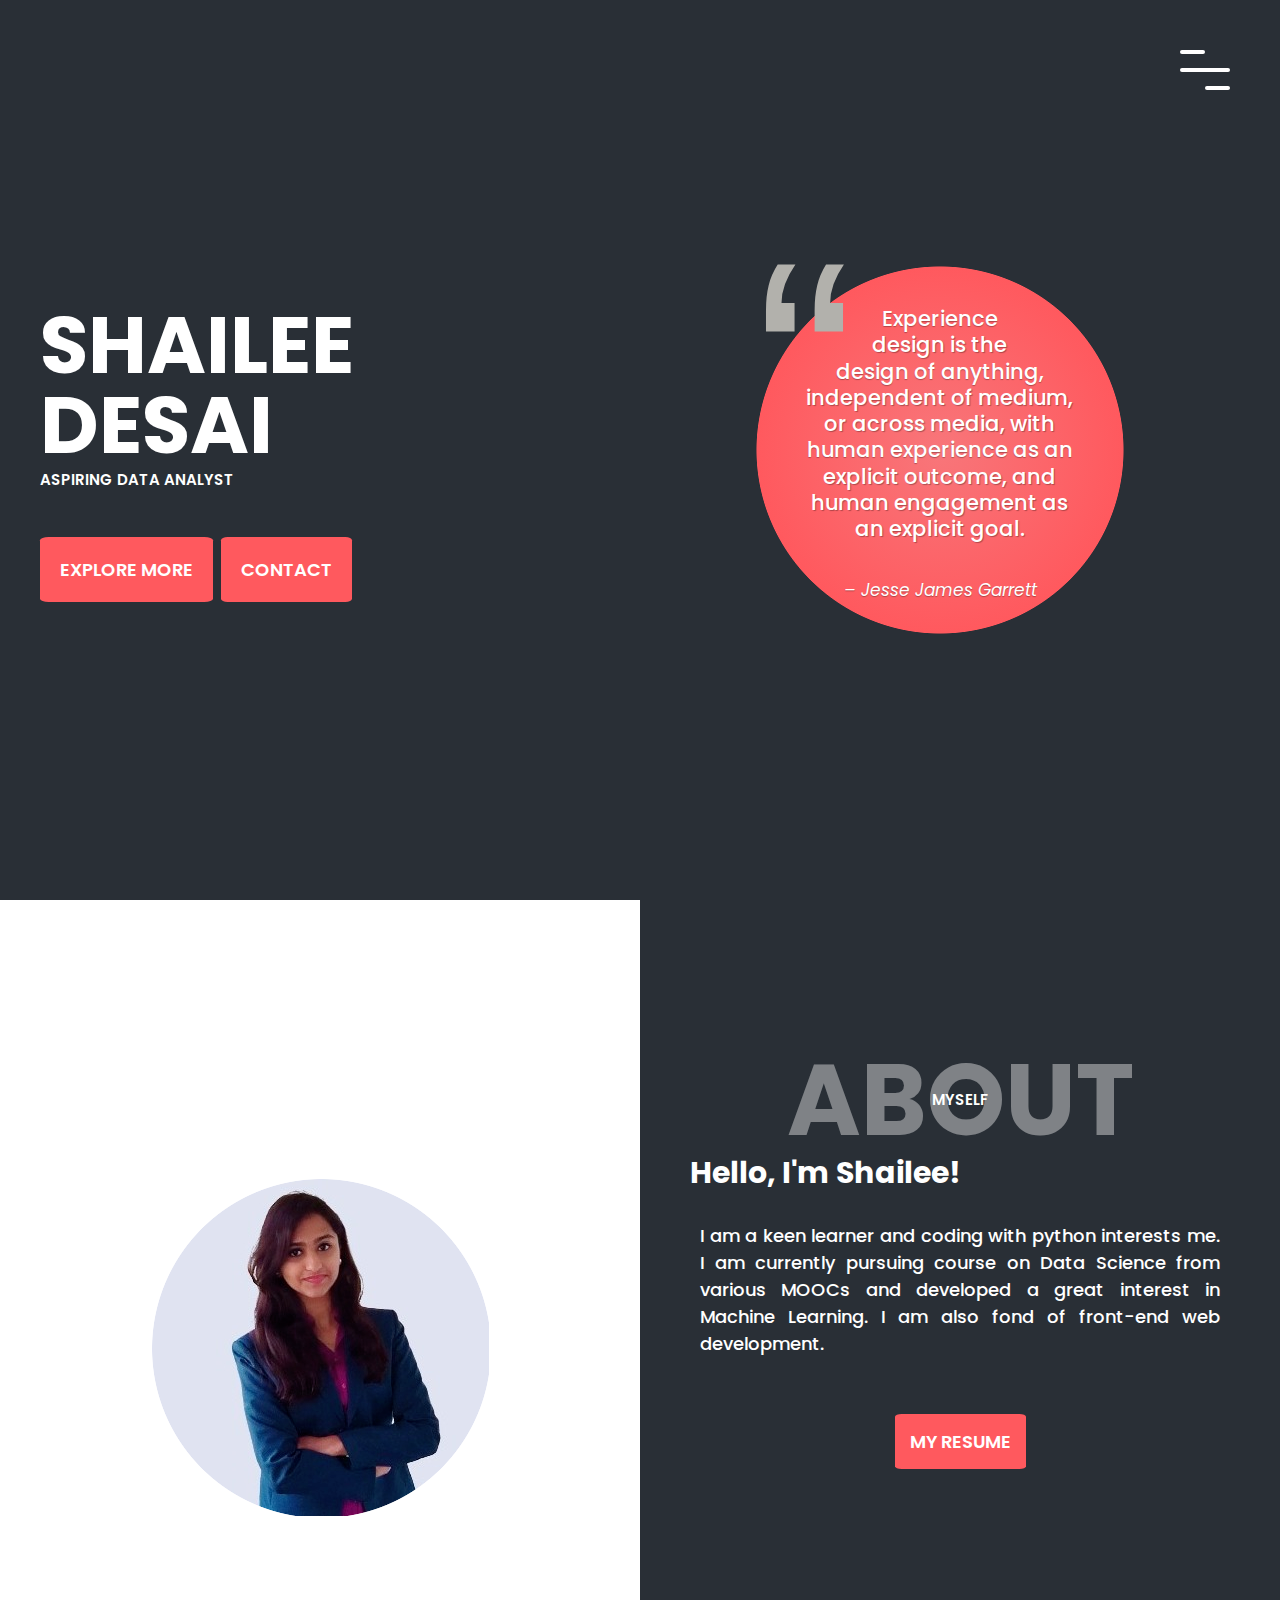
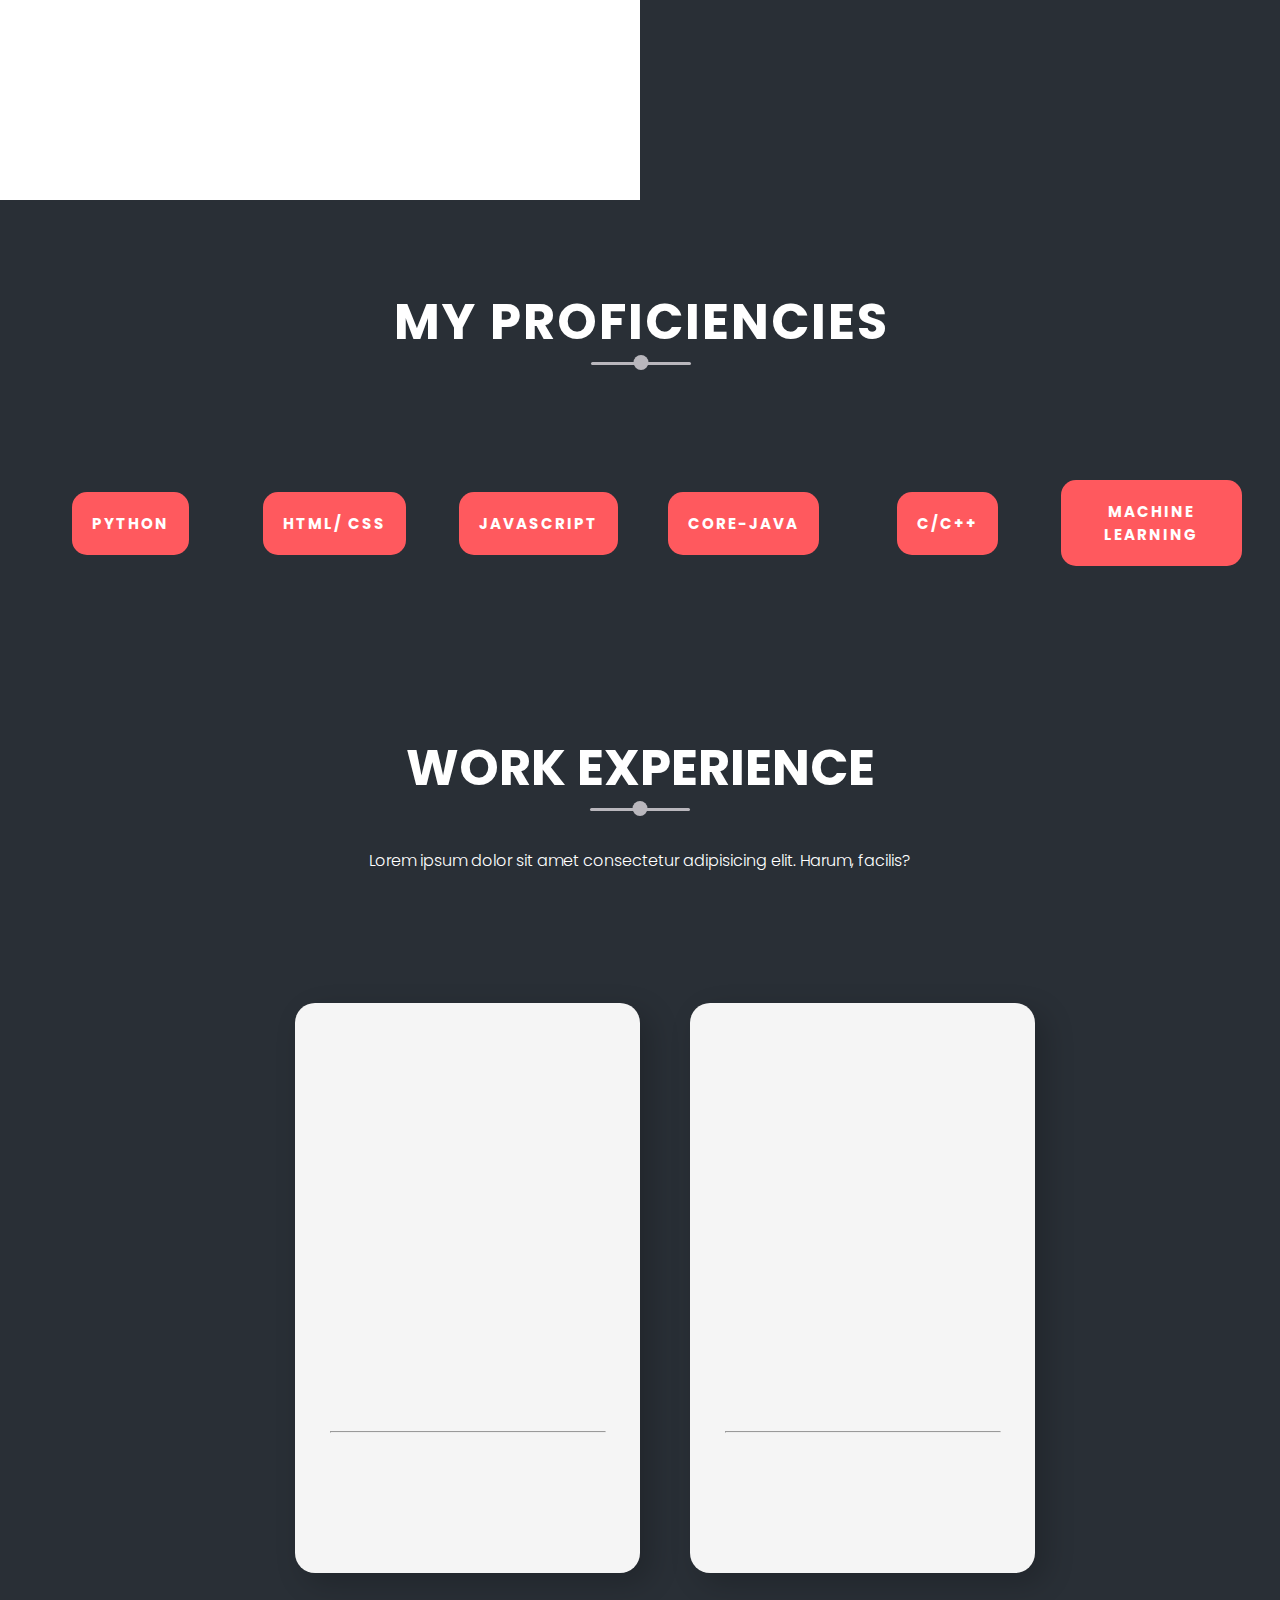
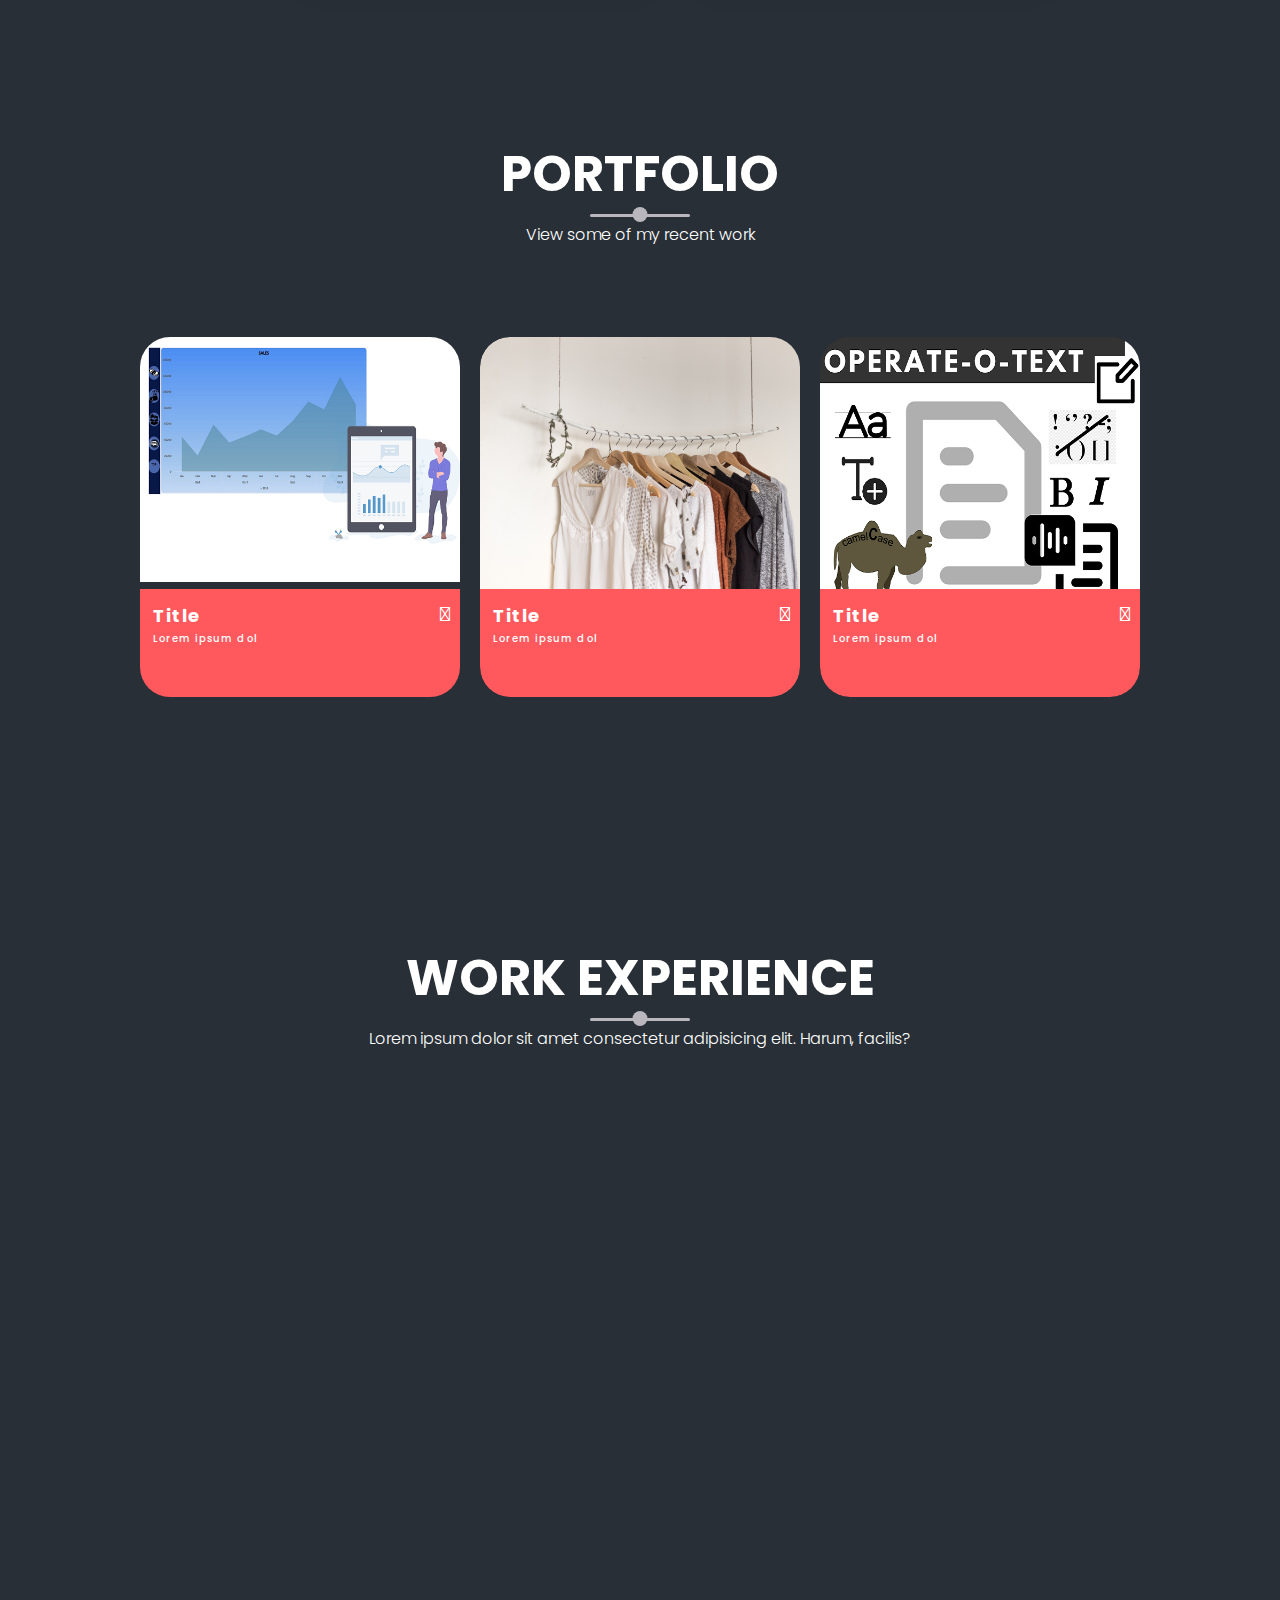
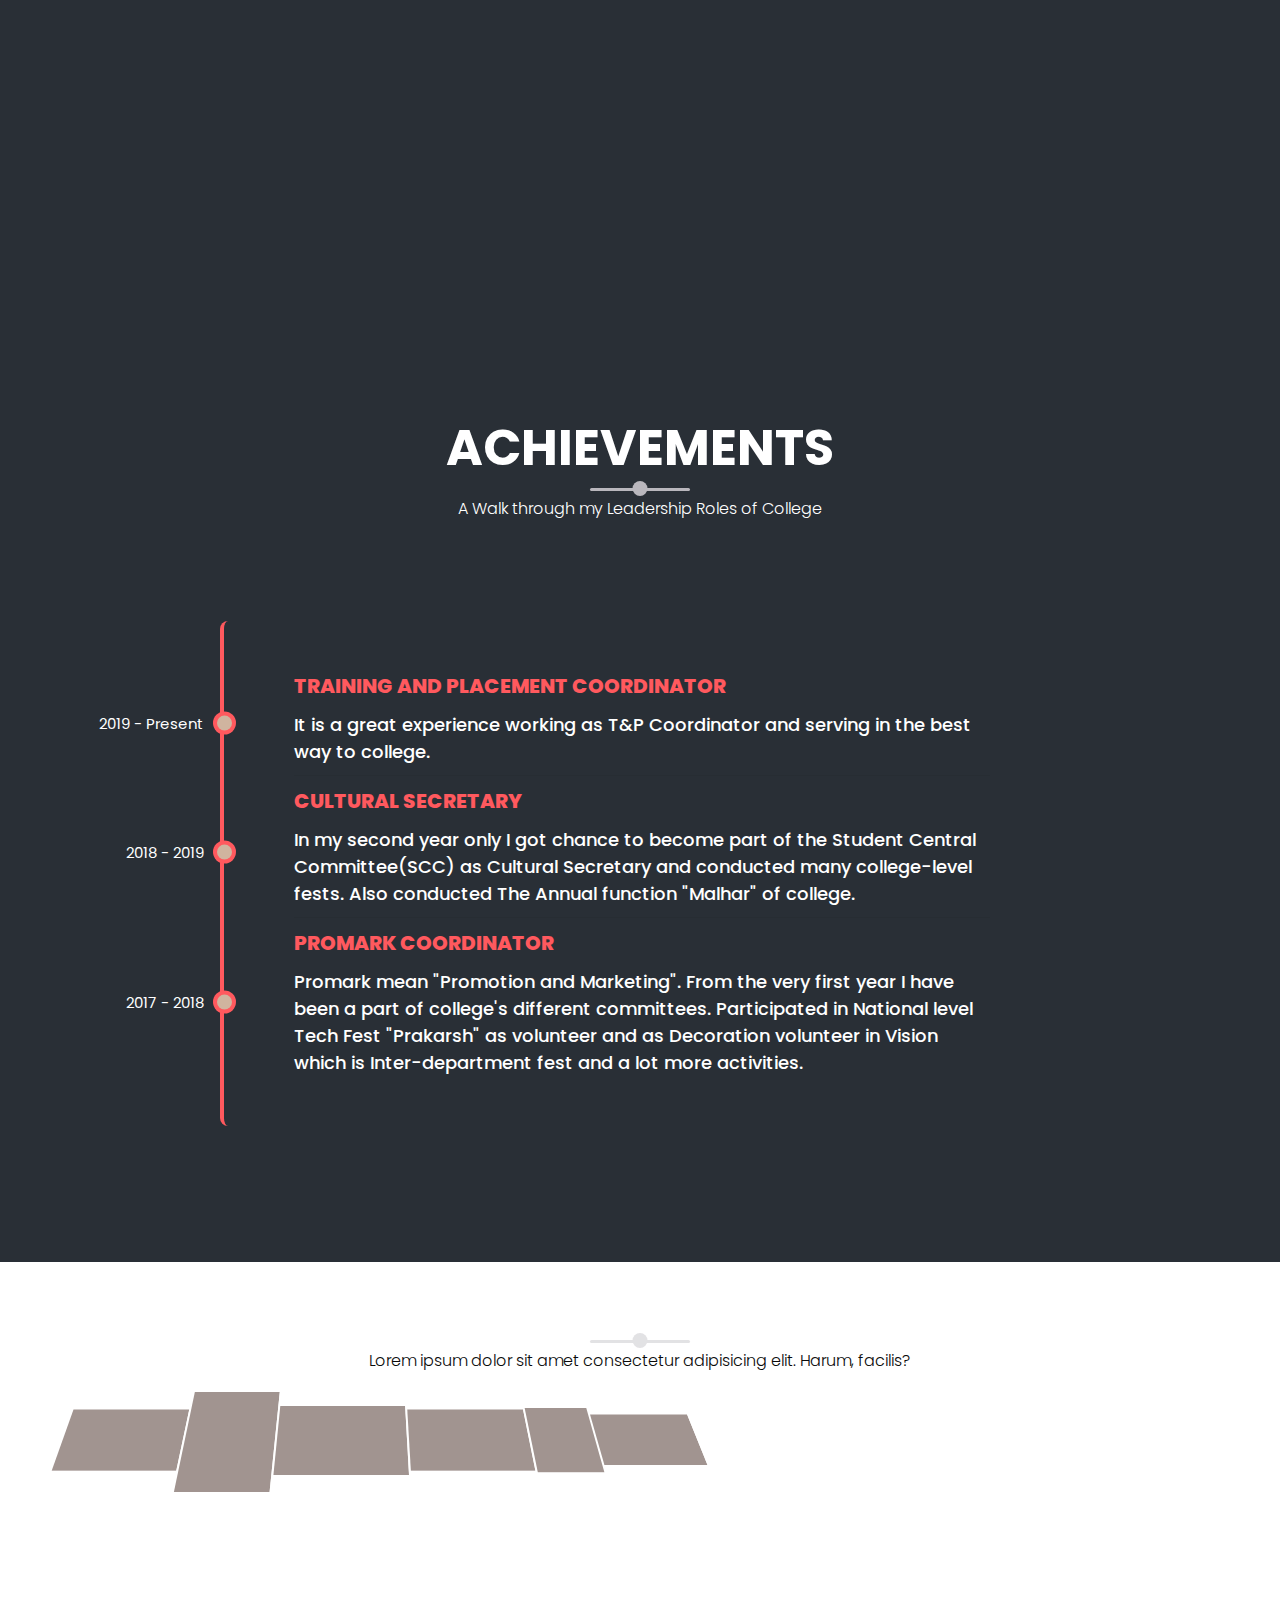
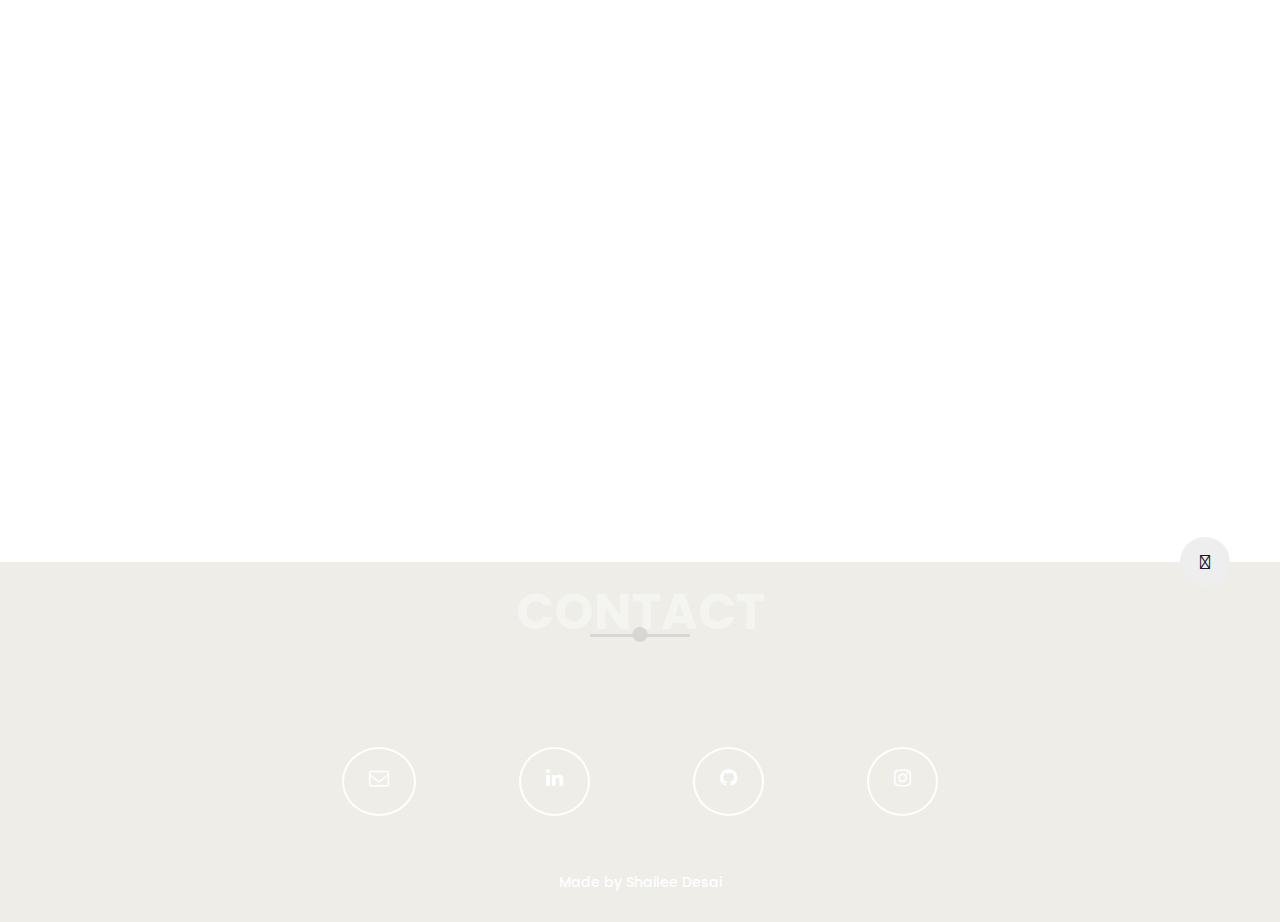
==== commit b4b06ec5: "RJ edits" ====
--- a/index.html
+++ b/index.html
@@ -48,17 +48,17 @@
                 </li>
             </ul>
         </nav>
-        <div class="about" id="about" style="background-color: #EEEDE7; height:100vh">
-            <div class="container">
+        <div class="about" id="about" style="background-color: #292F36; height:100vh">
+            <div class="container" style=" max-width: 120rem;">
                 <div class="about-details">
                     <div class="about-heading">
-                        <h2 style="line-height: 1; text-align:left">Shailee</h2>
-                        <h2 style="line-height: 1; text-align:left">Desai</h2>
-                        <h6 style="line-height: 2; text-align:left">Aspiring Data Analyst</h6>
+                        <h2 style="line-height: 1; text-align:left; color: white;">Shailee</h2>
+                        <h2 style="line-height: 1; text-align:left; color: white;">Desai</h2>
+                        <h6 style="line-height: 2; text-align:left; color: white;">Aspiring Data Analyst</h6>
                     </div>
                     <div class=" explore">
-                        <a href="#about" class=" btn btn-fill" style="margin-right: 5px;">Explore More</a>
-                        <a href="#contact" class="btn btn-fill">Contact</a>
+                        <a href="#about" class=" btn btn-fill" style="margin-right: 5px; color: white;">Explore More</a>
+                        <a href="#contact" class="btn btn-fill" style="color: white;">Contact</a>
                     </div>
 
                 </div>
@@ -67,14 +67,18 @@
                         src="images/Untitled design.mp4">
                     </video>
                 </div> -->
-                <div class="container2 im">
-                    <div class="container2__image" style="margin-right: -40px;">
-                        <div class="container2__info container2__author">Photo by <a class="link"
-                                href="https://instagram.com/silvia.diaconescu" target="_blank">Silvia Diaconescu</a>
-                        </div>
-                        <div class="container2__info container2__location">Geneva Lake Switzerland </div>
-
-                    </div>
+                <div class="container2 im" style="background-color: #292F36;">
+                    <div class="quote-wrapper">
+                        <blockquote class="text" cite="http://www.inspireux.com/category/quotes/jesse-james-garrett/">
+                          <p style="font-size: 1.5em;">Experience design is the design of anything, independent of medium, or across media, with human experience as an explicit outcome, and human engagement as an explicit goal.</p>
+                          <footer>– Jesse James Garrett</footer>
+                        </blockquote>
+                        
+
+                      </div>
+                      
+                      <!--THIS HTML IS NOT REQUIRED FOR CIRCULAR TEXT-->
+                      
                 </div>
 
             </div>
@@ -84,24 +88,30 @@
 
     <!-- ********************ABOUT********************  -->
 
-    <section class="about" id="about" style="height: 100vh; ">
-        <div class="container">
-            <div class="profile" style="margin-left: -10rem">
-                <img src="images/ShaileeDesai.png" alt="">
-            </div>
-            <div class="about-details">
+    <section class="about" id="about" style="height: 100vh;">
+        <div class="container" style="max-width: 140rem;">
+            <div class="profile" style="background-color: white; height: 100%; display: grid; justify-content: center; align-items: center;">
+                <center>
+                    <img src="images/ShaileeDesai.png" alt="">
+                </center>
+               
+            </div>
+            <div class="about-details" style=" background-color: #292F36; height: 100%; padding: 50px;">
                 <div class="about-heading">
-                    <h1>About</h1>
-                    <h6>Myself</h6>
-                </div>
-                <h2> Hello, I'm Shailee!</h2><br>
-                <p>
+                    <h1  style="opacity: .4; color: white;">About</h1>
+                    <h6 style="color: white;">Myself</h6>
+                </div>
+                <h1 style="color: white;"> Hello, I'm Shailee!</h1><br>
+                <p style="color: white;">
                     I am a keen learner and coding with python interests me. I am currently pursuing course on Data
                     Science from various MOOCs and developed a great interest in Machine Learning. I am also fond of
                     front-end web development.
                 </p>
                 <div class="explore">
-                    <a href="Shailee_Resume.pdf" target="_blank" class="btn btn-border">My Resume</a>
+                    <center>
+                        <a href="Shailee_Resume.pdf" target="_blank" class="btn btn-border" style="color: white;">My Resume</a>   
+                    </center>
+                   
                 </div>
             </div>
         </div>
@@ -109,30 +119,38 @@
 
     <!-- ********************SKIILS******************** -->
 
-    <section class="skills" id="skills" style="background-color: #EEEDE7; height: auto;">
+    <section class="skills" id="skills" style="background-color: #292F36; height: auto;">
+        <br><br><br><br>
         <div class="container">
             <div class="section-heading">
-                <h1>My Proficiencies</h1>
+                <h1 style="opacity: 1;">My Proficiencies</h1>
             </div>
 
             <div class="my-skills">
                 <h2>Python</h2>
                 <h2>HTML/ CSS</h2>
-                <h2 class="hvr-sweep-to-left">Javascript</h2>
+                <h2>Javascript</h2>
                 <h2>Core-Java</h2>
                 <h2>C/C++</h2>
                 <h2>Machine Learning</h2>
             </div>
+            <br>
+            <br><br><br>
         </div>
     </section>
 
     <!-- ********************WORK EXPERIENCE******************** -->
 
-    <section class="work" style=" height: 110vh; background:#EEEDE7">
+    <section class="work" style=" height: 110vh; background:#292F36">
         <div class="container">
             <div class="section-heading">
-                <h1>Work Experience</h1>
-                <h6>Lorem ipsum dolor sit amet consectetur adipisicing elit. Harum, facilis?</h6>
+                <center>
+                    <br><br><br><br><br>
+                <h1 style="opacity: 1;">Work Experience</h1>
+                <br><br>
+                <h6 style="color: white;">Lorem ipsum dolor sit amet consectetur adipisicing elit. Harum, facilis?</h6>
+                </center>
+                
             </div>
             <div class="grid">
                 <div class="one">
@@ -157,12 +175,13 @@
 
     <!-- ********************PROJECTS******************** -->
 
-    <section class="portfolio" id="portfolio" style=" height: 100vh; background:#EEEDE7
+    <section class="portfolio" id="portfolio" style=" height: 100vh; background:#292F36
     ;">
 
         <div class="section-heading">
-            <h1>Portfolio</h1>
-            <h6>View some of my recent work</h6>
+            <br><br><br><br><br><br>
+            <h1 style="opacity: 1;">Portfolio</h1>
+            <h6 style="color: white;">View some of my recent work</h6>
         </div>
         <div class="container">
             <div class="one">
@@ -173,7 +192,7 @@
                 </div>
                 <div class="sub">
                     <p class="title1">Title</p>
-                    <a href="/index.html" style="text-decoration: none; cursor: pointer; color: black;"><i
+                    <a href="/index.html" style="text-decoration: none; cursor: pointer;"><i
                             class="fab fa-github"></i></a>
                     <p class="dis">Lorem ipsum dol</p>
                 </div>
@@ -186,8 +205,8 @@
                 </div>
                 <div class="sub">
                     <p class="title1">Title</p>
-                    <a href="/index.html" style="text-decoration: none; cursor: pointer; color: black;"><i
-                            class="fab fa-github"></i></a>
+                    <a href="/index.html" style="text-decoration: none; cursor: pointer;"><i
+                        class="fab fa-github"></i></a>
                     <p class="dis">Lorem ipsum dol</p>
                 </div>
 
@@ -198,7 +217,7 @@
                 </div>
                 <div class="sub">
                     <p class="title1">Title</p>
-                    <a href="/index.html" style="text-decoration: none; cursor: pointer; color: black;"><i
+                    <a href="/index.html" style="text-decoration: none; cursor: pointer;"><i
                             class="fab fa-github"></i></a>
                     <p class="dis">Lorem ipsum dol</p>
                 </div>
@@ -208,11 +227,11 @@
 
     <!-- ********************COURSES & CERTIFICATION******************** -->
 
-    <section class="work" style=" height: 110vh; ">
+    <section class="work" style=" height: 110vh; background-color: #292F36;">
         <div class="container">
             <div class="section-heading">
-                <h1>Work Experience</h1>
-                <h6>Lorem ipsum dolor sit amet consectetur adipisicing elit. Harum, facilis?</h6>
+                <h1 style="opacity: 1;">Work Experience</h1>
+                <h6 style="color: white;">Lorem ipsum dolor sit amet consectetur adipisicing elit. Harum, facilis?</h6>
             </div>
             <!-- <div class="container1">
                 <div class="box">
@@ -263,27 +282,29 @@
                 <img src="./images/Alphaa AI Certificate 1.jpg" alt="" class="pic">
                 <img src="./images/Alphaa AI Certificate 2.jpg" alt="" class="pic">
             </div>
-
-        </div>
-    </section>
-
+           
+        </div>
+        
+    </section>
+    
     <!-- ********************ACHIEVEMENTS******************** -->
 
-    <section class="achievements" id="achievements" style="background-color:#EEEDE7 ">
+    <section class="achievements" id="achievements" style="background-color:#292F36 ">
+        <br><br><br><br><br>
         <div class="container">
             <div class="section-heading">
-                <h1>Achievements</h1>
-                <h6>A Walk through my Leadership Roles of College </h6>
+                <h1 style="opacity: 1;">Achievements</h1>
+                <h6 style="color: white;">A Walk through my Leadership Roles of College </h6>
             </div>
             <div class="timeline">
                 <ul>
-                    <li class="date" data-date="2019 - Present">
+                    <li class="date" data-date="2019 - Present" style="color: white;">
                         <h1> Training and Placement Coordinator</h1>
                         <p>
                             It is a great experience working as T&P Coordinator and serving in the best way to college.
                         </p>
                     </li>
-                    <li class="date" data-date="2018 - 2019">
+                    <li class="date" data-date="2018 - 2019" style="color: white;">
                         <h1> Cultural Secretary </h1>
                         <p>
                             In my second year only I got chance to become part of the Student Central Committee(SCC) as
@@ -291,7 +312,7 @@
                             function "Malhar" of college.
                         </p>
                     </li>
-                    <li class="date" data-date="2017 - 2018">
+                    <li class="date" data-date="2017 - 2018" style="color: white;">
                         <h1> Promark Coordinator </h1>
                         <p>
                             Promark mean "Promotion and Marketing". From the very first year I have been a part of
@@ -303,6 +324,7 @@
                 </ul>
             </div>
         </div>
+        <br>
     </section>
 
     <!-- ********************ACTIVITIES******************** -->
--- a/main.css
+++ b/main.css
@@ -1,36 +1,41 @@
 /*Start global*/
+
+@import url('https://fonts.googleapis.com/css2?family=Poppins:wght@300&display=swap');
+
 * {
     margin: 0;
     padding: 0;
     box-sizing: border-box;
+    font-family: 'Poppins', sans-serif;
 }
 
 html {
     font-size: 10px;
-    font-family: 'Raleway', sans-serif;
+    font-family: 'Poppins', sans-serif;
     color: rgb(10, 10, 10);
 }
 
 body {
     width: 100%;
     height: 100%;
-    background: url("images/sitebg0.jpg") no-repeat center fixed;
-    background-size: cover;
-}
-
+    /* background: url("images/sitebg0.jpg") no-repeat center fixed;
+    background-size: cover; */
+    font-family: 'Poppins', sans-serif;
+}
+/* 
 section {
     padding: 6rem 0;
-}
+} */
 
 a {
     text-decoration: none;
-    color: #523A28;
+    color: #fff;
 }
 
 p {
     font-size: 1.8rem;
     font-weight: 500;
-    font-family: 'Raleway', sans-serif;
+    font-family: 'Poppins', sans-serif;
 }
 
 img {
@@ -45,7 +50,7 @@
 
 /*Start reusable*/
 .container {
-    width: 90%;
+    width: 100%;
     max-width: 120rem;
     height: 100%;
     margin: 0 auto;
@@ -58,12 +63,13 @@
 }
 
 .section-heading h1 {
-    font-size: 3.5rem;
-    color: #F28482;
+    opacity: .4; 
+    color: white;
     text-transform: uppercase;
-    font-weight: 400;
+    font-weight: 700;
     position: relative;
     margin-bottom: 1rem;
+    font-size: 5em;
 }
 
 .section-heading h1::before,
@@ -112,7 +118,7 @@
     position: fixed;
     top: -100vh;
     z-index: 50;
-    background-color: #FAD3D2;
+    background-color: #292F36;
     border-bottom-right-radius: 100%;
     border-bottom-left-radius: 100%;
     transition: all 650ms cubic-bezier(1, 0, 0, 1);
@@ -135,13 +141,13 @@
     font-family: 'The Historia Demo', sans-serif;
     font-size: 3rem;
     padding: 1rem;
+   
 }
 
 .nav-link:hover,
 .nav-link:focus {
-    background: #523A28;
-    -webkit-background-clip: text;
-    -webkit-text-fill-color: transparent;
+    background-color: #FF595E;
+    border-radius: .5em;
 }
 
 .top-nav.open {
@@ -168,7 +174,7 @@
 }
 
 .bar {
-    background: linear-gradient(to right, #A47551, #523A28);
+    background: linear-gradient(to right, #fff, #fff);
     width: 100%;
     height: 4px;
     border-radius: .8rem;
@@ -224,8 +230,6 @@
 }
 
 .explore {
-    text-align: center;
-    padding: 7px;
     margin-top: 5rem;
 }
 
@@ -246,25 +250,21 @@
 
 .btn-fill {
     color: rgb(4, 1, 29);
-    background-color: #F28482;
+    background-color: rgb(255, 89, 94);
     transition: all .5s ease-in-out;
 
 }
 
 
 .btn-border {
-    background-color: #F28482;
+    background-color: #FF595E;
     color: rgb(4, 1, 29);
     text-align: center;
     padding: 15px;
     margin: 0 auto;
 }
 
-.btn-border:hover {
-    background-color: #E7D2CC;
-    color: rgb(4, 1, 29);
-
-}
+
 
 .btn-fill:hover,
 .btn-fill:focus {
@@ -290,9 +290,10 @@
 
 /*Start about*/
 .about .container {
-    display: flex;
+    display: grid;
     align-items: center;
     justify-content: center;
+    grid-template-columns: 1fr 1fr;
 }
 
 .about-heading {
@@ -305,12 +306,12 @@
 .about-heading h1 {
     margin-top: 15rem;
     font-size: 10rem;
-    opacity: .3;
+   
 }
 
 .about-heading h2 {
     font-size: 8rem;
-    opacity: .7;
+  
 }
 
 .about-heading h6 {
@@ -318,25 +319,19 @@
     font-weight: 600;
 }
 
-.profile {
-    flex: 1;
-    margin-right: 5rem;
-}
+
 
 .profile img {
-    width: 70%;
-    margin-left: 18rem;
-}
-
-.about-details {
-    flex: 1;
-    margin-left: 10rem;
-    margin-top: -10rem;
-}
+    width: 100%;
+    
+}
+
 
 .about-details p {
     width: 100%;
     text-align: justify;
+    padding: 10px;
+   
 }
 
 /*End about*/
@@ -355,12 +350,20 @@
     flex-direction: column;
     justify-content: center;
     align-items: center;
+
 }
 
 .my-skills h2 {
     text-transform: uppercase;
     letter-spacing: 2px;
     margin: 2rem -2px 2rem 0;
+    background-color: #FF595E;
+    padding: 20px;
+    align-self: center;
+    justify-self: center;
+    border-radius: 1em;
+    font-weight: bolder;
+    color: white;
 }
 
 .skills h1 {
@@ -420,7 +423,7 @@
     grid-template-rows: 75% 25%;
     box-shadow: 10px 10px 30px rgba(0, 0, 0, 0.2);
     border-radius: 2em;
-    transition: all 0.5s ease-in-out;
+    transition: all 0.3s ease-in-out;
     background-color: whitesmoke;
 }
 
@@ -429,6 +432,7 @@
     transform: scale(1.01);
 }
 
+
 .work .container .grid .one .main {
     /* background-color: #3b5998; */
     border-radius: 2em;
@@ -442,8 +446,15 @@
 .work .container .grid .two {
     display: grid;
     grid-template-rows: 75% 25%;
-}
-
+    box-shadow: 10px 10px 30px rgba(0, 0, 0, 0.2);
+    border-radius: 2em;
+    transition: all 0.3s ease-in-out;
+    background-color: whitesmoke;
+}
+.work .container .grid .two:hover {
+    box-shadow: 10px 10px 30px rgba(0, 0, 0, 0.6);
+    transform: scale(1.01);
+}
 .work .container .grid .two .main {
     /* background-color: #3b5998; */
 }
@@ -466,21 +477,24 @@
     max-width: 1000px;
     height: 40vh;
     margin-top: -10px;
+    
 }
 
 .portfolio .container .one {
     display: grid;
     grid-template-rows: 70% 30%;
-    transition: all .5s ease-in-out;
+    transition: all .35s ease-in-out;
+    border-radius: 30px;
 }
 
 .portfolio .container .one:hover {
-    transform: scale(1.2);
+    transform: scale(1.1);
 }
 
 .portfolio .container .one .main {
     position: relative;
     overflow: hidden;
+    border-radius: 30px 30px 0 0 ;
 }
 
 
@@ -495,33 +509,32 @@
 
 }
 
-.portfolio .container .one .sub {
-    position: relative;
-}
-
-.portfolio .container .one .sub a i {
+.portfolio .container  .sub {
+    position: relative;
+    border-radius:0 0 30px 30px ;
+}
+
+.portfolio .container .sub a i {
     position: absolute;
     top: 10px;
     right: 10px;
     font-size: 20px;
-}
-
-.portfolio .container .one .sub .title1 {
+    color: white;
+}
+
+.portfolio .container  .sub .title1 {
     font-weight: bolder;
-}
-
-.portfolio .container .one .sub .title1::before {
-    content: '';
-    position: absolute;
-    height: 100%;
-    width: 5px;
-    left: -7px;
-    background-color: #000000;
-}
-
-.portfolio .container .one .sub .dis {
+    color: white;
+    letter-spacing: 1.2px;
+}
+
+
+
+.portfolio .container .sub .dis {
     font-size: 10px;
     line-height: 20px;
+    color: white;
+    letter-spacing: 1.2px;
 }
 
 /* second image */
@@ -532,43 +545,34 @@
     position: relative;
     box-sizing: border-box;
     overflow: hidden;
-    transition: all .5s ease-in-out;
-    background-color: white;
+    transition: all .35s ease-in-out;
+    border-radius: 30px 30px;
+    
 }
 
 .portfolio .container .two:hover {
-    transform: scale(1.2);
+    transform: scale(1.1);
 }
 
 .portfolio .container .two .main img {
-    width: 100%;
+    height: 100%;
+    width: auto;
     object-fit: cover;
+    border-radius:30px 30px 0 0 ;
 }
 
 .portfolio .container .two .sub {
     position: relative;
-}
-
-.portfolio .container .two .sub a i {
-    position: absolute;
-    top: 10px;
-    right: 10px;
-    font-size: 20px;
-}
+    border-radius:0 0 30px 30px;
+}
+
+
 
 .portfolio .container .two .sub .title1 {
     font-weight: bolder;
     position: relative;
 }
 
-.portfolio .container .two .sub .title1::before {
-    content: '';
-    position: absolute;
-    height: 100%;
-    width: 5px;
-    left: -7px;
-    background-color: #000000;
-}
 
 .portfolio .container .two .sub .dis {
     font-size: 10px;
@@ -585,112 +589,37 @@
     position: relative;
     box-sizing: border-box;
     overflow: hidden;
-    transition: all .5s ease-in-out;
+    transition: all .35s ease-in-out;
+    border-radius: 30px 30px;  
 }
 
 .portfolio .container .three:hover {
-    transform: scale(1.2);
+    transform: scale(1.1);
 }
 
 .portfolio .container .three .main img {
     width: 100%;
     object-fit: cover;
+    overflow: hidden;
+}
+.portfolio .container .main{
+  
+    overflow: hidden;
 }
 
 .portfolio .container .sub {
-    background-color: #F9CACA;
+    background-color: #FF595E;
     padding: 13px;
-}
-
-.portfolio .container .three .sub {
-    position: relative;
-}
-
-.portfolio .container .three .sub a i {
-    position: absolute;
-    top: 10px;
-    right: 10px;
-    font-size: 20px;
-}
-
-.portfolio .container .three .sub .title {
-    font-weight: bolder;
-    position: relative;
-}
-
-.portfolio .container .three .sub .title::before {
-    content: '';
-    position: absolute;
-    height: 100%;
-    width: 5px;
-    left: -7px;
-    background-color: #000000;
-}
-
-.portfolio .container .three .sub .dis {
-    font-size: 10px;
-    line-height: 20px;
-}
-
-/* 
-.portfolio-item {
-    display: flex;
-    align-items: center;
-    justify-content: center;
-    margin-bottom: 5rem;
-}
-
-.portfolio-item:last :last-child {
-    margin-bottom: 0;
-}
-
-.profile-img {
-    width: 50rem;
-    flex: 1;
-}
-
-.portfolio img {
-    width: 30rem;
-    margin: auto;
-}
-
-.portfolio-description h1 {
-    font-size: 3rem;
-    font-weight: 300;
-    margin: 1rem 0;
-    color: cyan
-}
-
-.portfolio-description h6 {
-    font-size: 1.5rem;
-    text-transform: uppercase;
-    font-weight: 300;
-    opacity: 0.3;
-}
-
-.portfolio-description .cta {
-    display: inline-block;
-    margin-top: 2.5rem;
-    font-size: 1.5rem;
-    text-transform: uppercase;
-    color: #3883ff;
-    transition: color 650ms;
-}
-
-.portfolio-description .cta:hover {
-    color: #2f67cd
-}
-
-.fade-in {
-    opacity: 50%;
-    transition: opacity 0.8s
-}
-
-.fade-in:hover {
-    opacity: 100%;
-    transition: opacity 0.5s
-}
-*/
+    border-radius:0 0 30px 30px ;
+}
+
+
+
+
+
+
+
+
 
 /*End portfolio*/
 
@@ -1097,7 +1026,7 @@
 
 /*Start timeline*/
 .timeline ul {
-    border-left: 4px solid #533440;
+    border-left: 4px solid #FF595E;
     border-radius: .8rem;
     background-color: rgba(0, 0, 0, 0, 0.5);
     margin: 0 auto;
@@ -1112,10 +1041,10 @@
 .timeline h1 {
     font-size: 2rem;
     text-transform: uppercase;
-    font-weight: 300;
+    font-weight: 800;
     margin-bottom: 1rem;
-    opacity: .6;
-    color: #523A28;
+  
+    color: #FF595E;
 }
 
 .timeline .date {
@@ -1124,7 +1053,9 @@
     padding-bottom: 1rem;
     position: relative;
 }
-
+.timeline .date p{
+    color: white;
+}
 .timeline .date:last-of-type {
     padding-bottom: 0;
     margin-bottom: 0;
@@ -1149,7 +1080,7 @@
 
 .timeline .date::after {
     content: '';
-    box-shadow: 0 0 0 4px #A47786;
+    box-shadow: 0 0 0 4px #FF595E;
     border-radius: 100%;
     left: -7.7rem;
     height: 1.5rem;
@@ -1384,4 +1315,151 @@
     }
 }
 
-/*End media queries*/+/*End media queries*/
+
+
+@import url("https://fonts.googleapis.com/css?family=Titillium+Web:400,400i,700&display=swap");
+@import url("https://cdnjs.cloudflare.com/ajax/libs/normalize/8.0.1/normalize.min.css");
+
+*,
+*:before,
+*:after {
+  box-sizing: border-box;
+}
+/* 
+body {
+  font-family: "Titillium Web", sans-serif;
+  font-size: 20px;
+  line-height: 1.4;
+  color: #161b1e;
+} */
+
+.quote-wrapper {
+  width: 400px;
+  height: 500px;
+  position: relative;
+
+}
+
+.circle{
+    padding: 66.3px;
+    box-sizing: border-box;
+    display: grid;
+    justify-content: center;
+    align-items: center;
+    clip-path: circle(50% at 50% 50%);
+    background-color: rgb(242, 132, 130);
+}
+.text {
+  width: 100%;
+  height: 100%;
+
+  background: radial-gradient(
+    ellipse at center,
+    rgb(248, 118, 122) 0%,
+    rgb(255, 89, 94) 70%,
+    rgba(0, 0, 0, 0) 70.3%
+  );
+  
+  position: relative;
+  margin: 0;
+  color: white;
+}
+
+.text p {
+  height: 100%;
+  font-size: 10px;
+  line-height: 1.25;
+  padding: 0;
+  text-align: center;
+
+  text-shadow: 0.5px 0.5px 1px rgba(0, 0, 0, 0.3);
+}
+
+.text::before {
+  content: "";
+  width: 50%;
+  height: 100%;
+  float: left;
+  shape-outside: polygon(
+    0 0,
+    98% 0,
+    50% 6%,
+    23.4% 17.3%,
+    6% 32.6%,
+    0 50%,
+    6% 65.6%,
+    23.4% 82.7%,
+    50% 94%,
+    98% 100%,
+    0 100%
+  );
+  shape-margin: 7%;
+}
+
+.text p::before {
+  content: "";
+  width: 50%;
+  height: 100%;
+  float: right;
+  shape-outside: polygon(
+    2% 0%,
+    100% 0%,
+    100% 100%,
+    2% 100%,
+    50% 94%,
+    76.6% 82.7%,
+    94% 65.6%,
+    100% 50%,
+    94% 32.6%,
+    76.6% 17.3%,
+    50% 6%
+  );
+  shape-margin: 7%;
+}
+
+.quote-wrapper blockquote footer {
+  width: 100%;
+  position: absolute;
+  bottom: 25px;
+  font-size: 17px;
+  text-align: center;
+  font-style: italic;
+  text-shadow: 0.5px 0.5px 1px rgba(0, 0, 0, 0.3);
+}
+
+.quote-wrapper::before {
+  content: "\201C";
+  font-size: 270px;
+  height: 82px;
+  line-height: 0.78;
+  line-height: 1;
+  position: absolute;
+  top: -48px;
+  left: 0;
+  z-index: 1;
+  font-family: sans-serif, serif;
+  color: #B2B1AC;
+
+}
+
+@media (min-width: 850px) {
+  .quote-wrapper {
+    width: 370px;
+    height: 370px;
+  }
+
+  .quote-wrapper::before {
+    font-size: 300px;
+  }
+
+  .text p {
+    font-size: 26px;
+  }
+
+  .quote-wrapper blockquote footer {
+    bottom: 32px;
+  }
+}
+
+
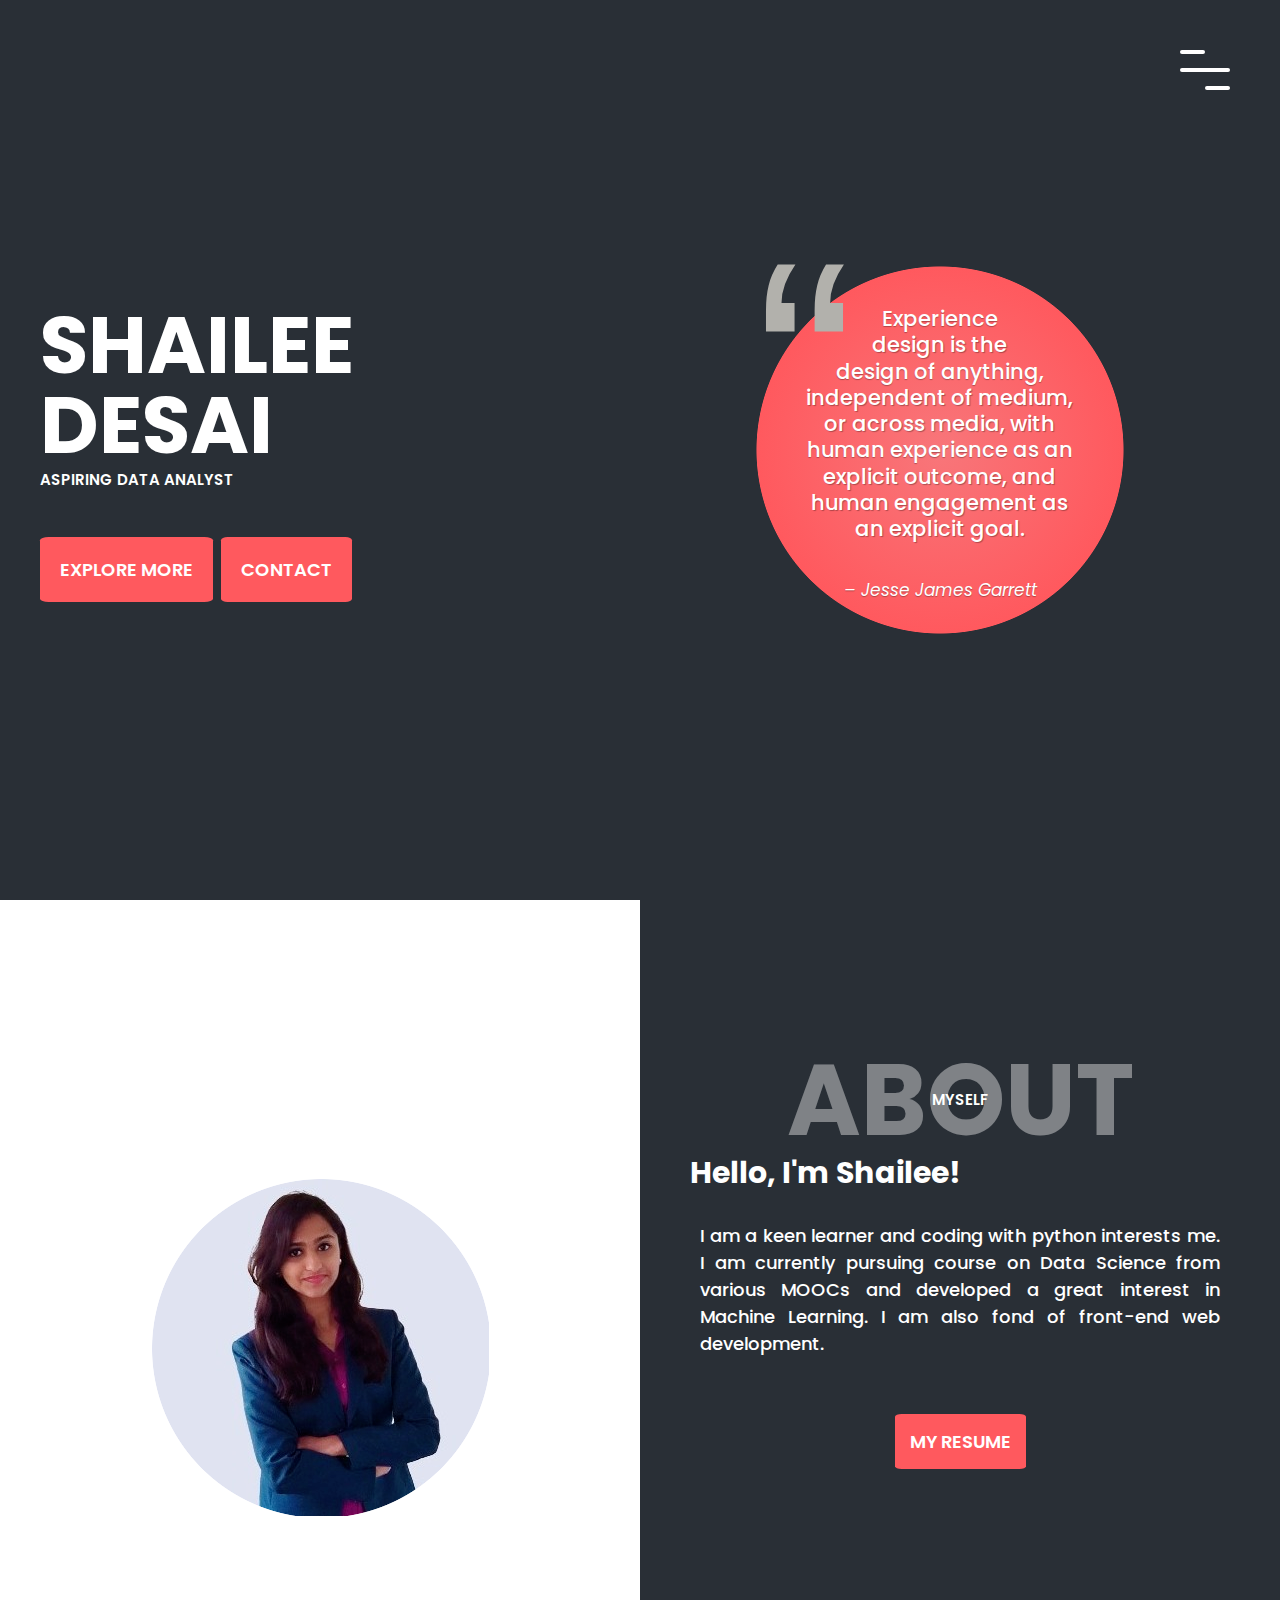
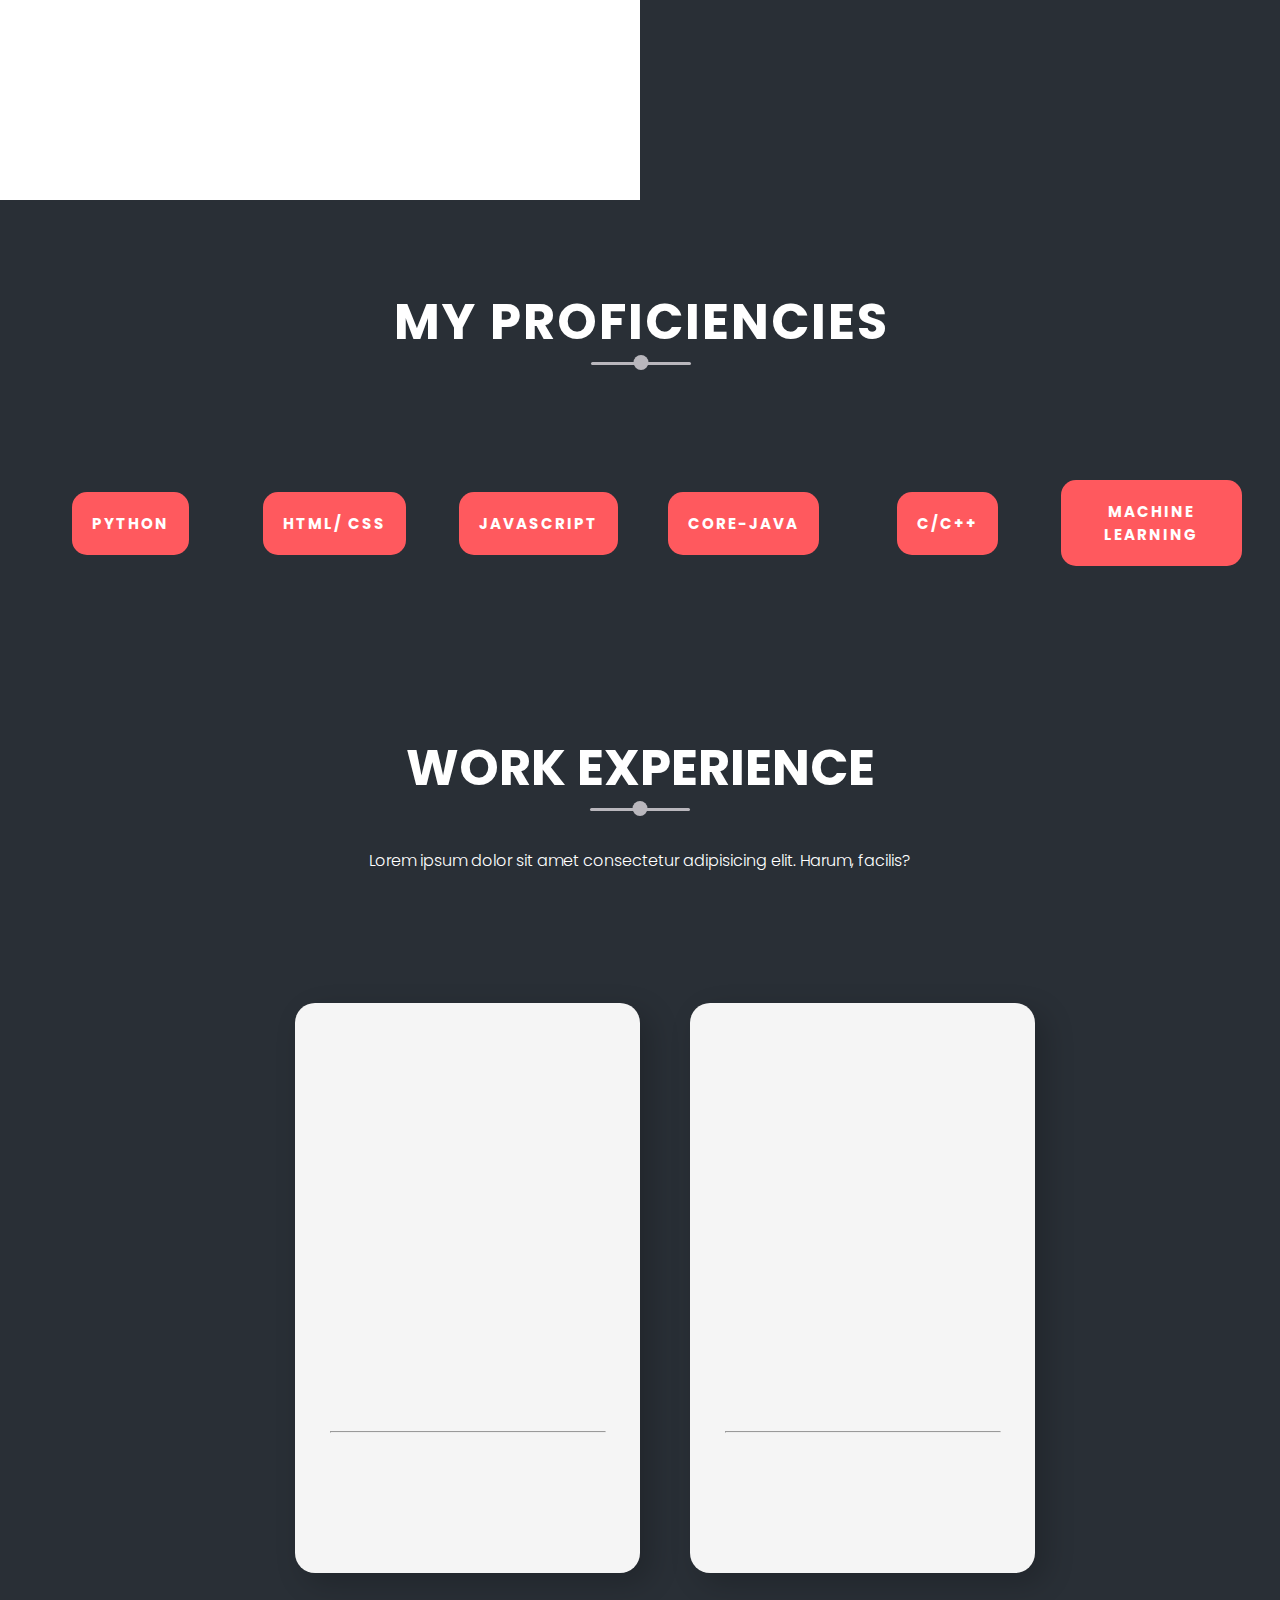
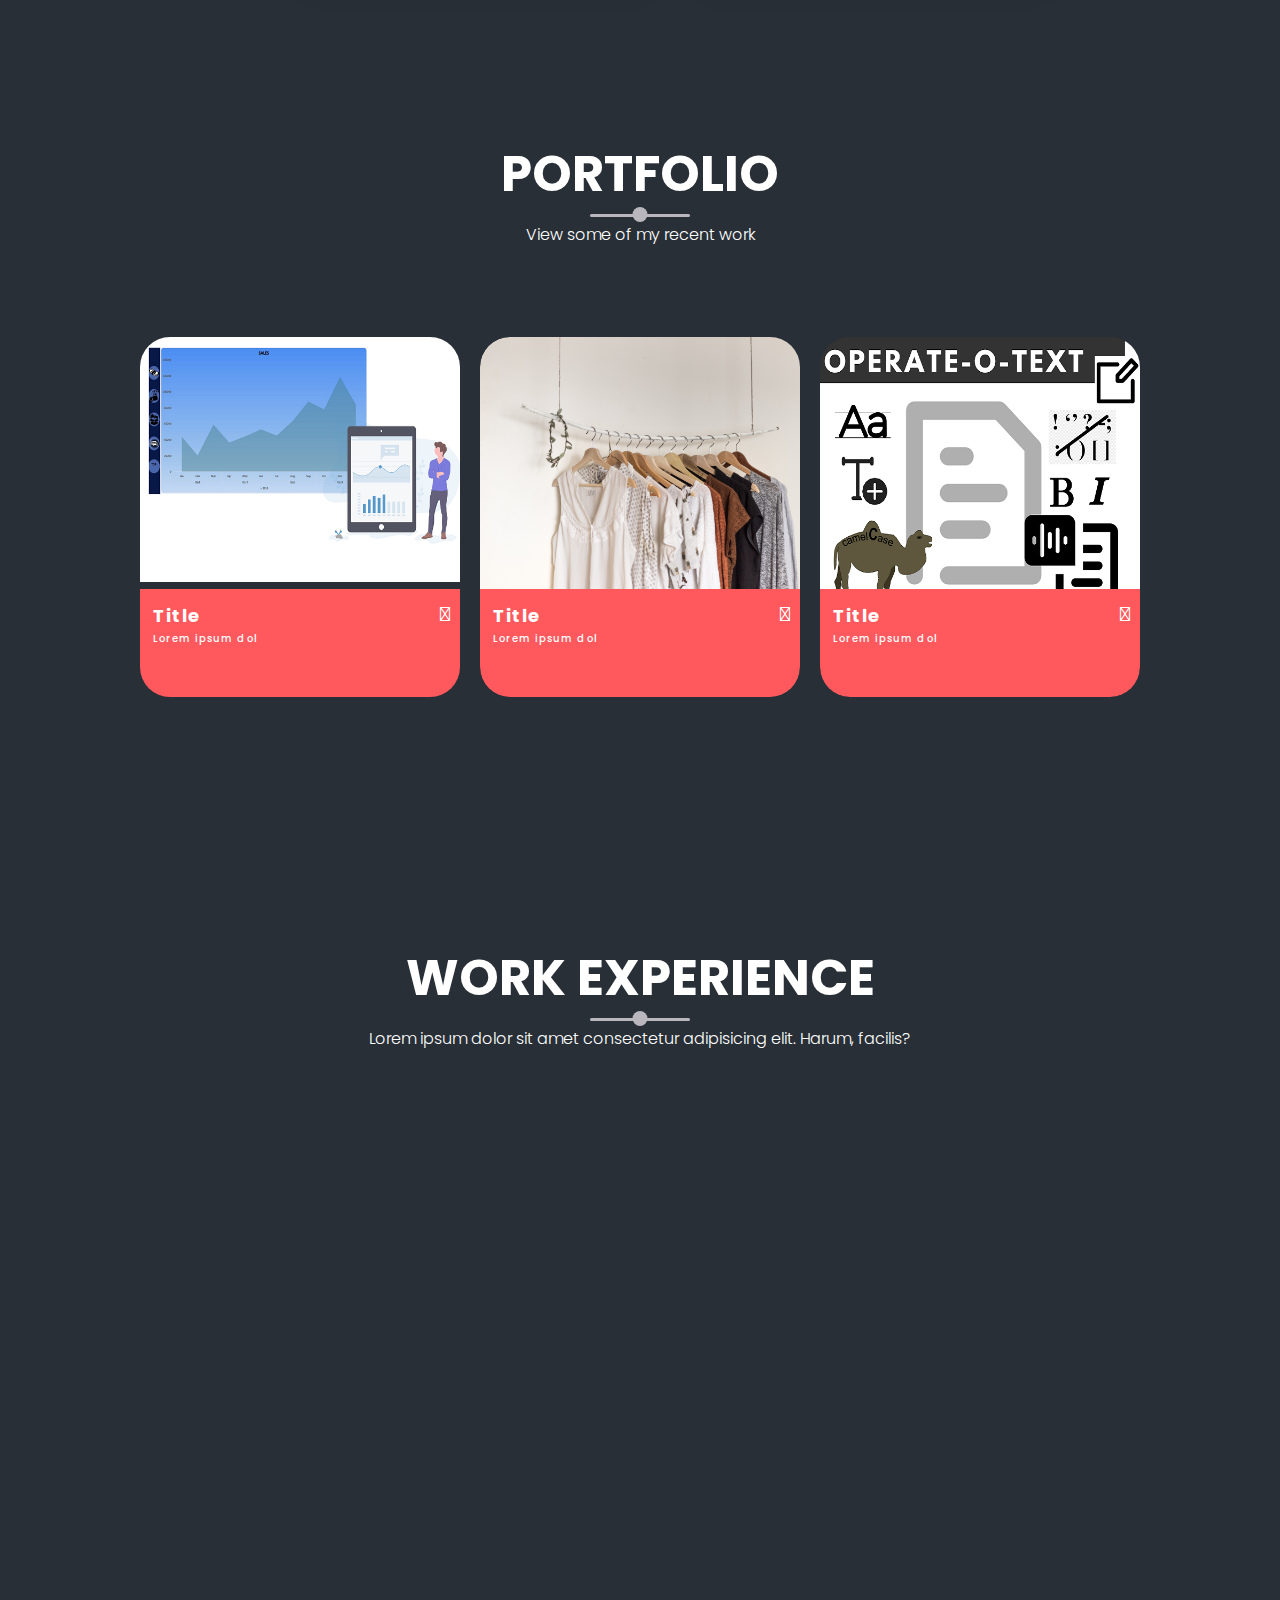
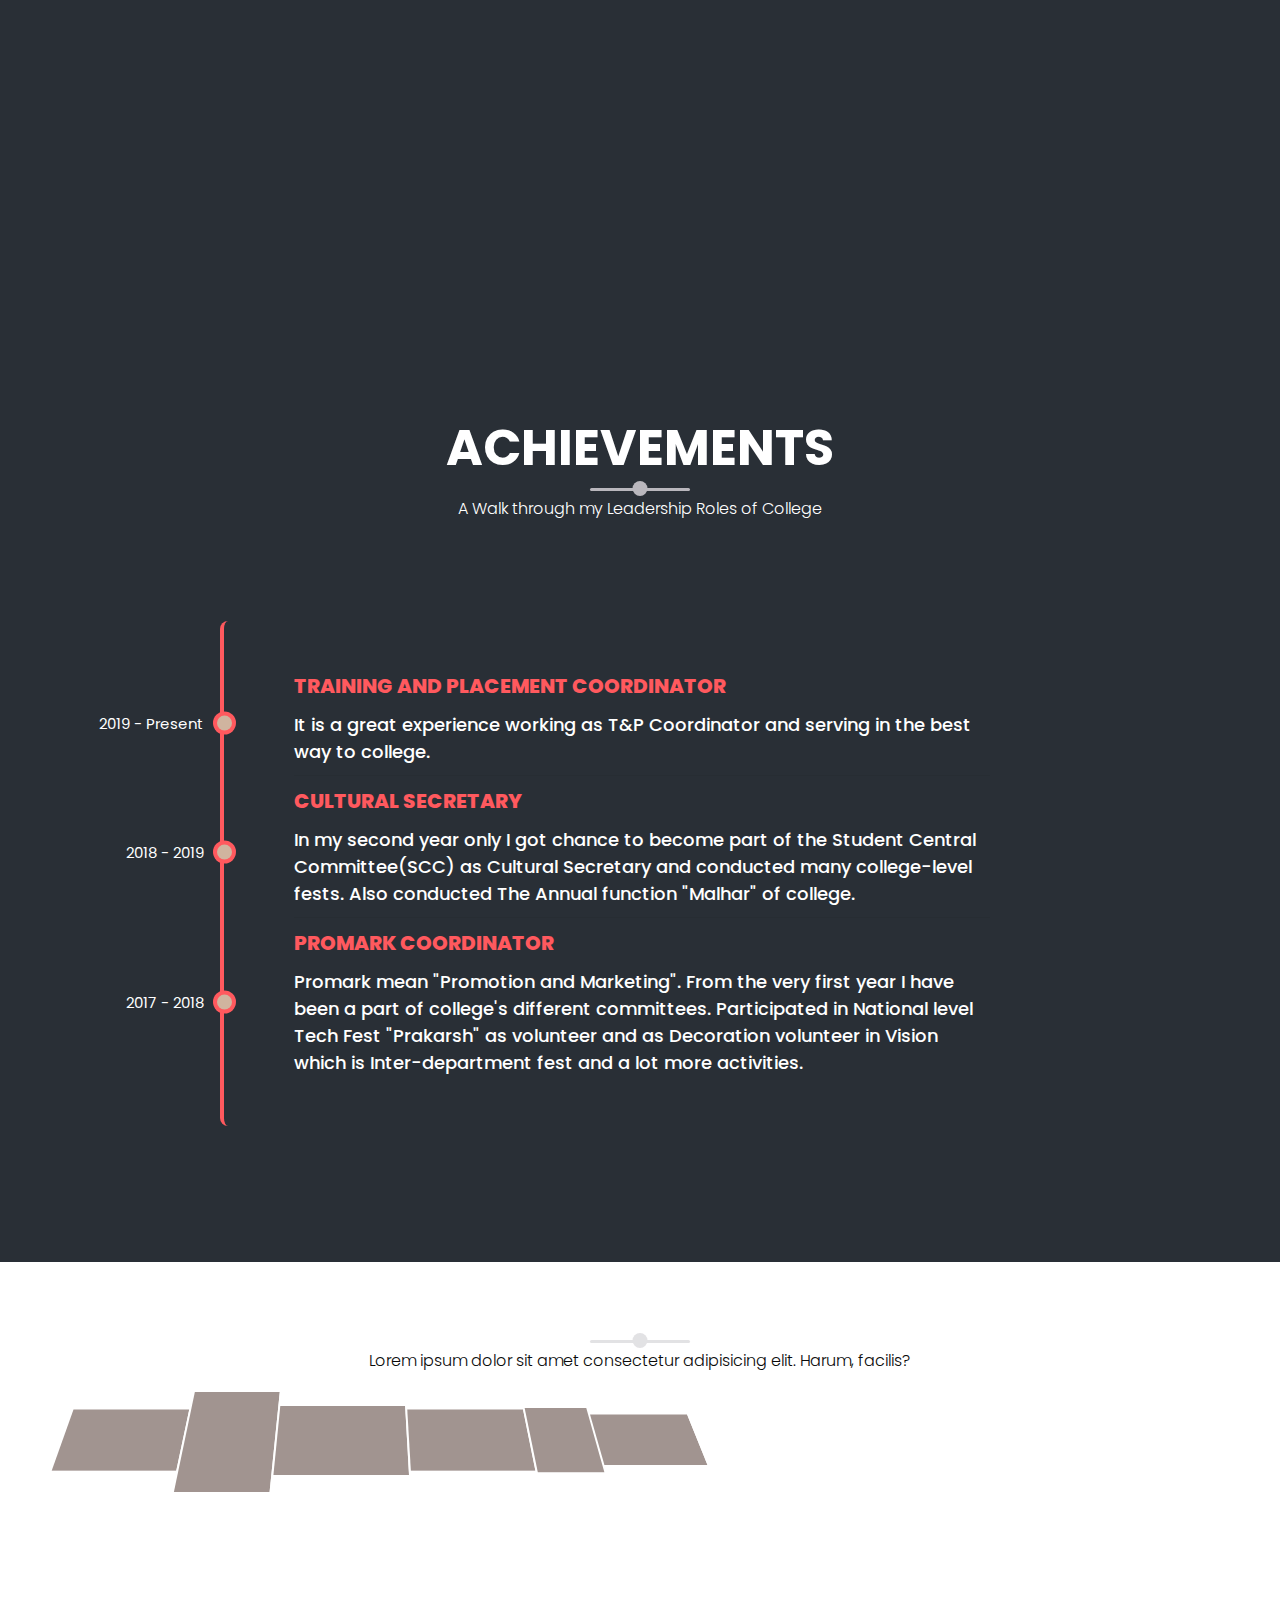
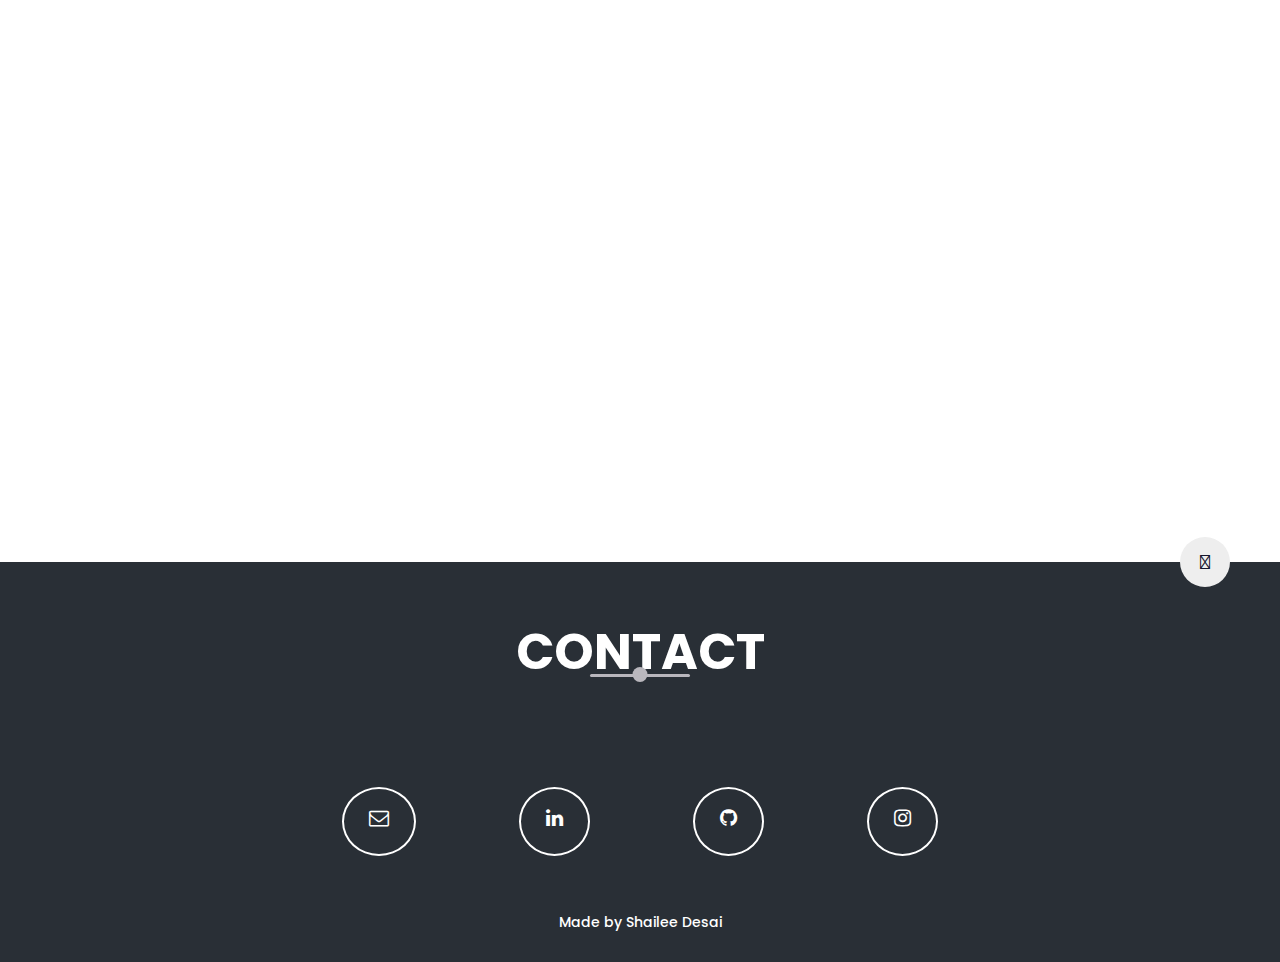
==== commit 2cda7f4e: "another one" ====
--- a/index.html
+++ b/index.html
@@ -410,11 +410,13 @@
     <!-- ********************CONTACT******************** -->
 
     <section id="contact">
+        
         <footer class="copyright">
             <div class="contact">
+                <br>
                 <div class="container">
                     <div class="section-heading">
-                        <h1>Contact</h1>
+                        <h1 style="opacity: 1;">Contact</h1>
                     </div>
                 </div>
                 <div class="up" id="scroll-to-top">
--- a/main.css
+++ b/main.css
@@ -1092,7 +1092,7 @@
 
 /*Start contact*/
 .contact {
-    background-color: #EEEDE7;
+    background-color: #292F36;
 }
 
 #contact {
@@ -1105,7 +1105,7 @@
 .copyright {
     width: 100%;
     text-align: center;
-    background-color: #EEEDE7;
+    background-color: #292F36;
     padding-top: 3rem;
     padding-bottom: 1rem;
     ;
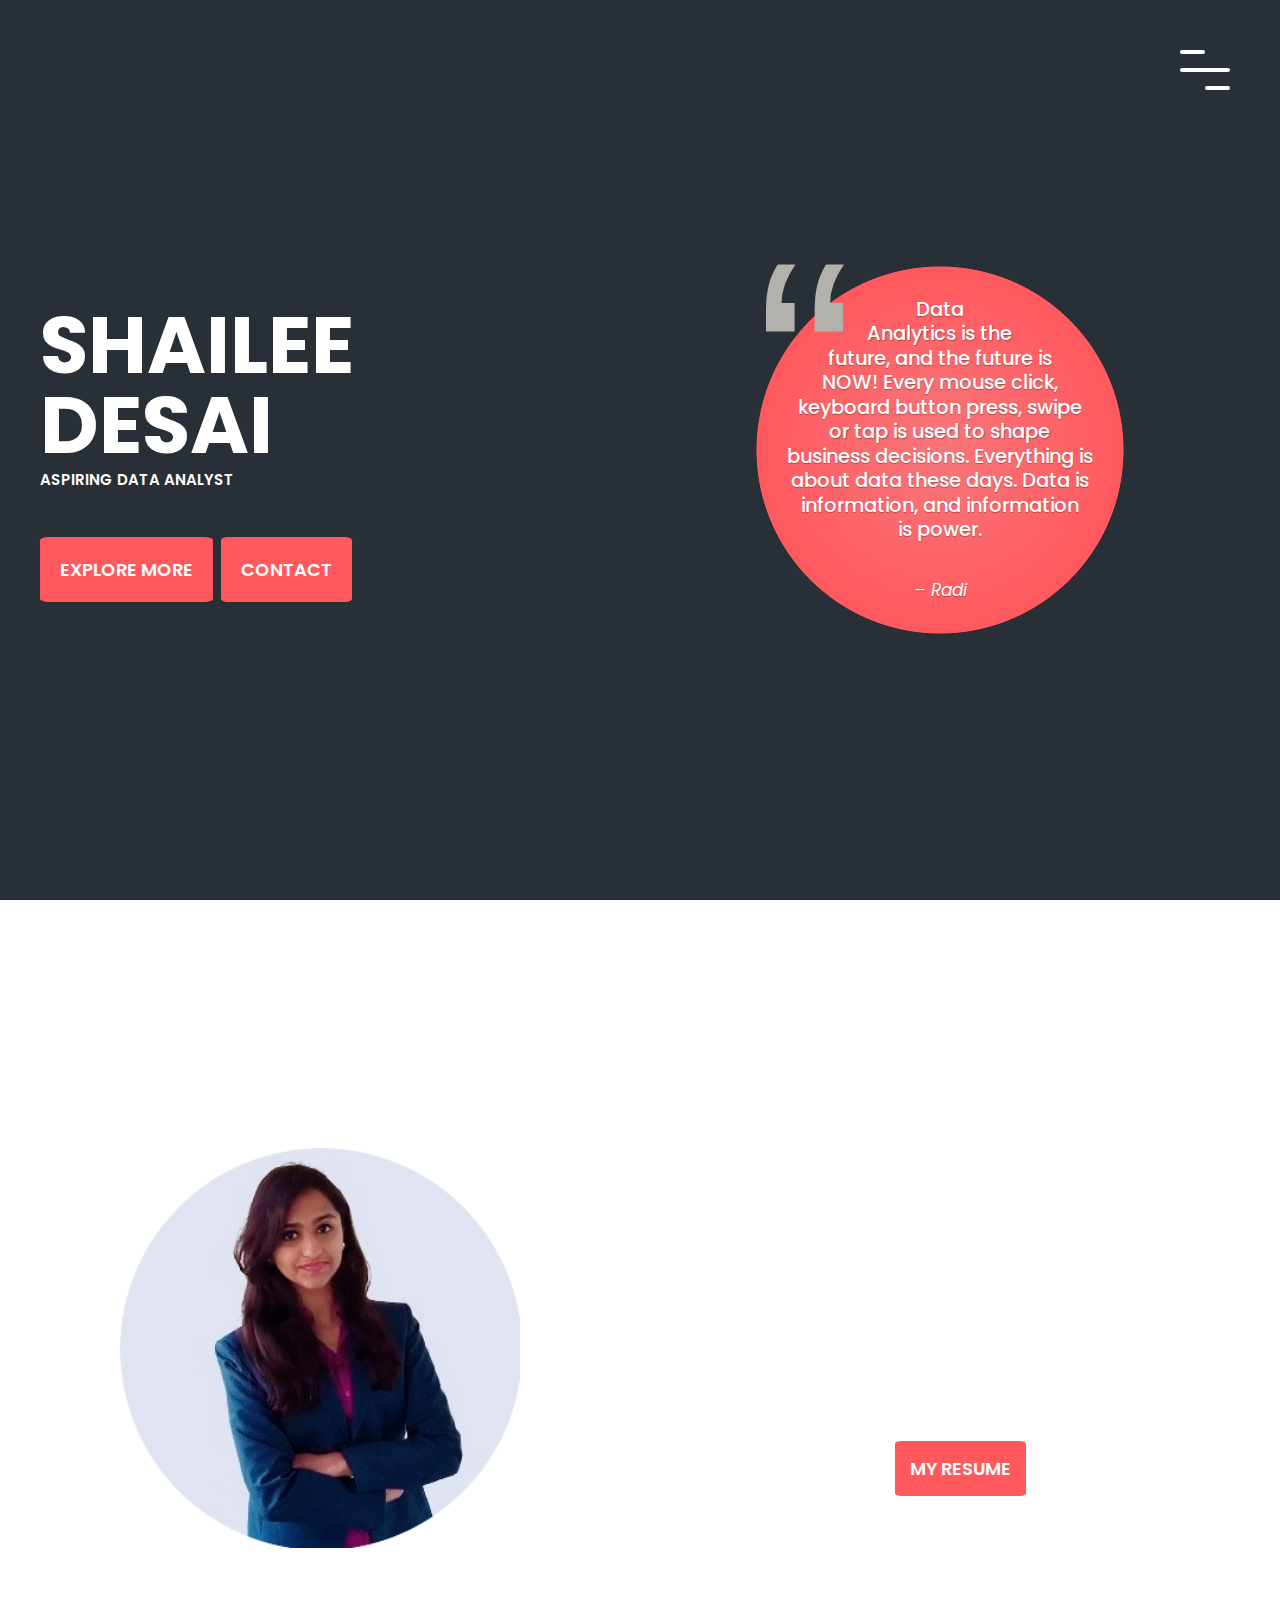
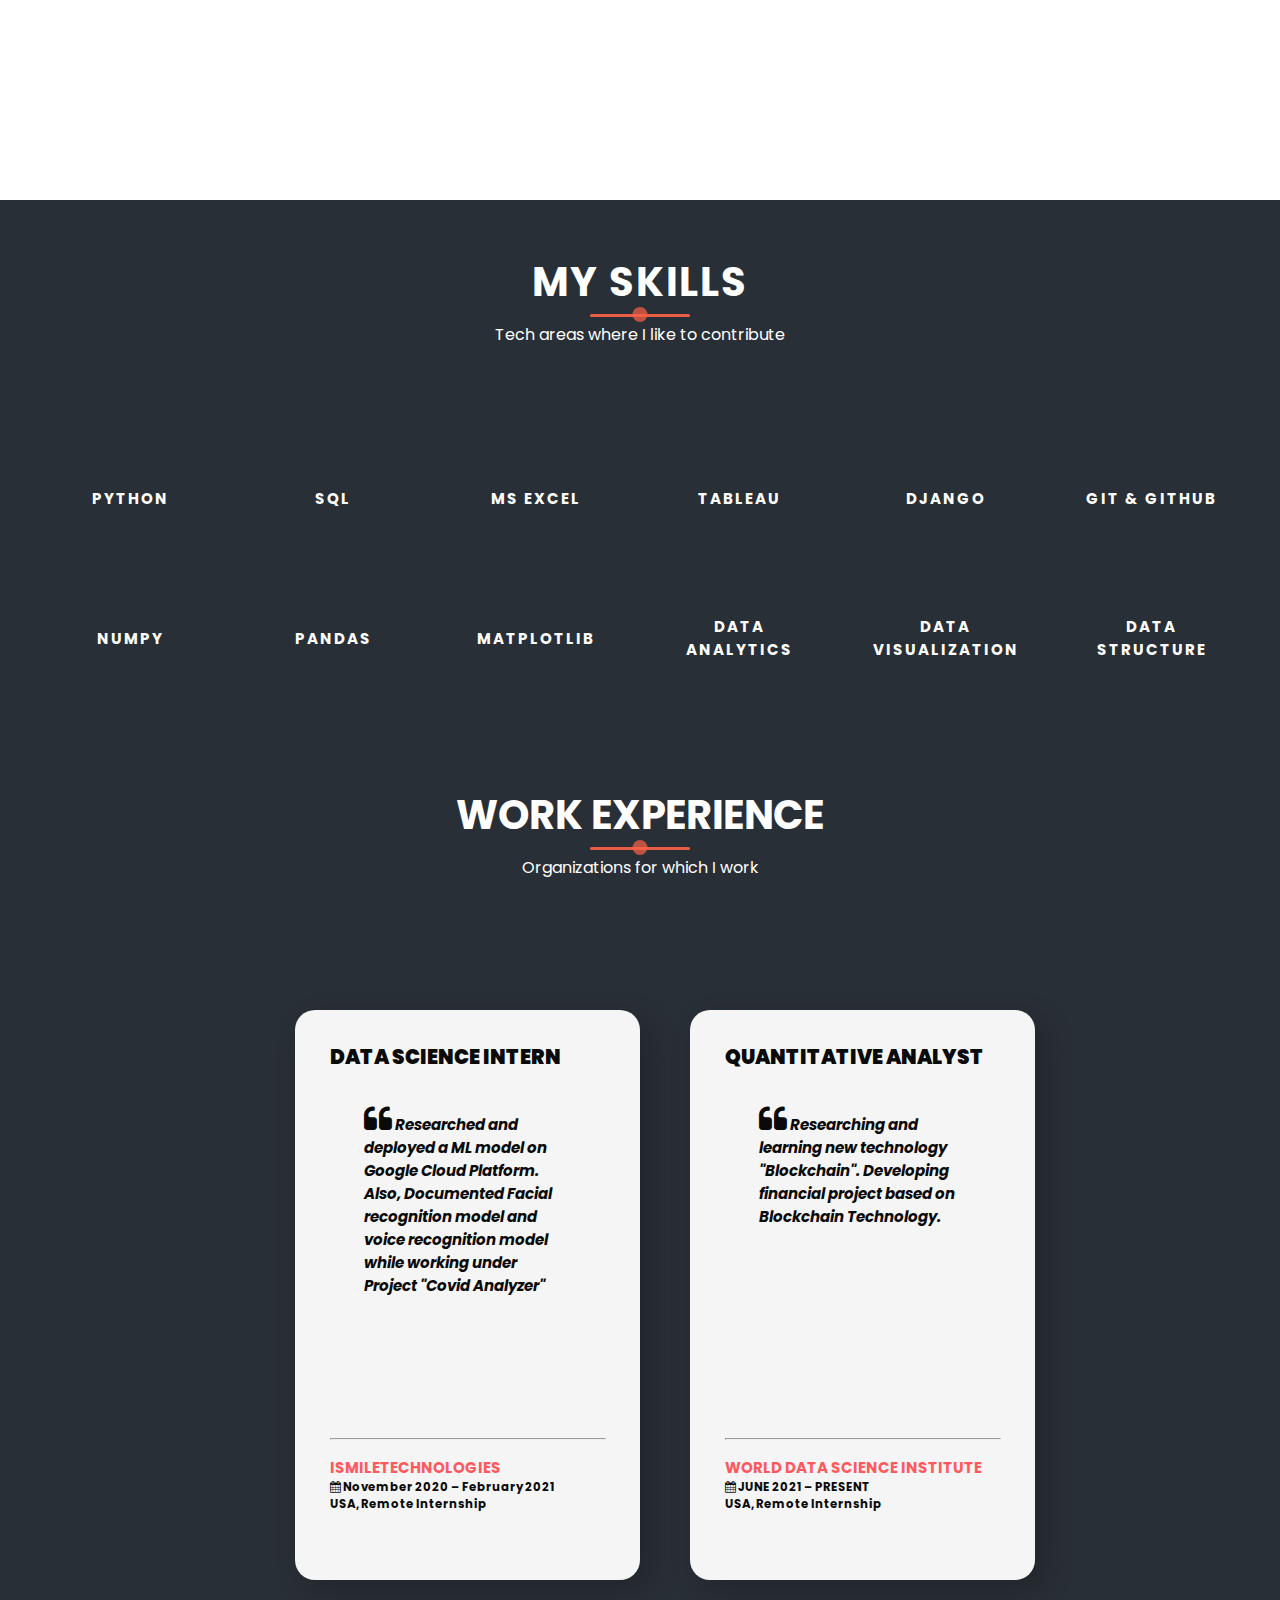
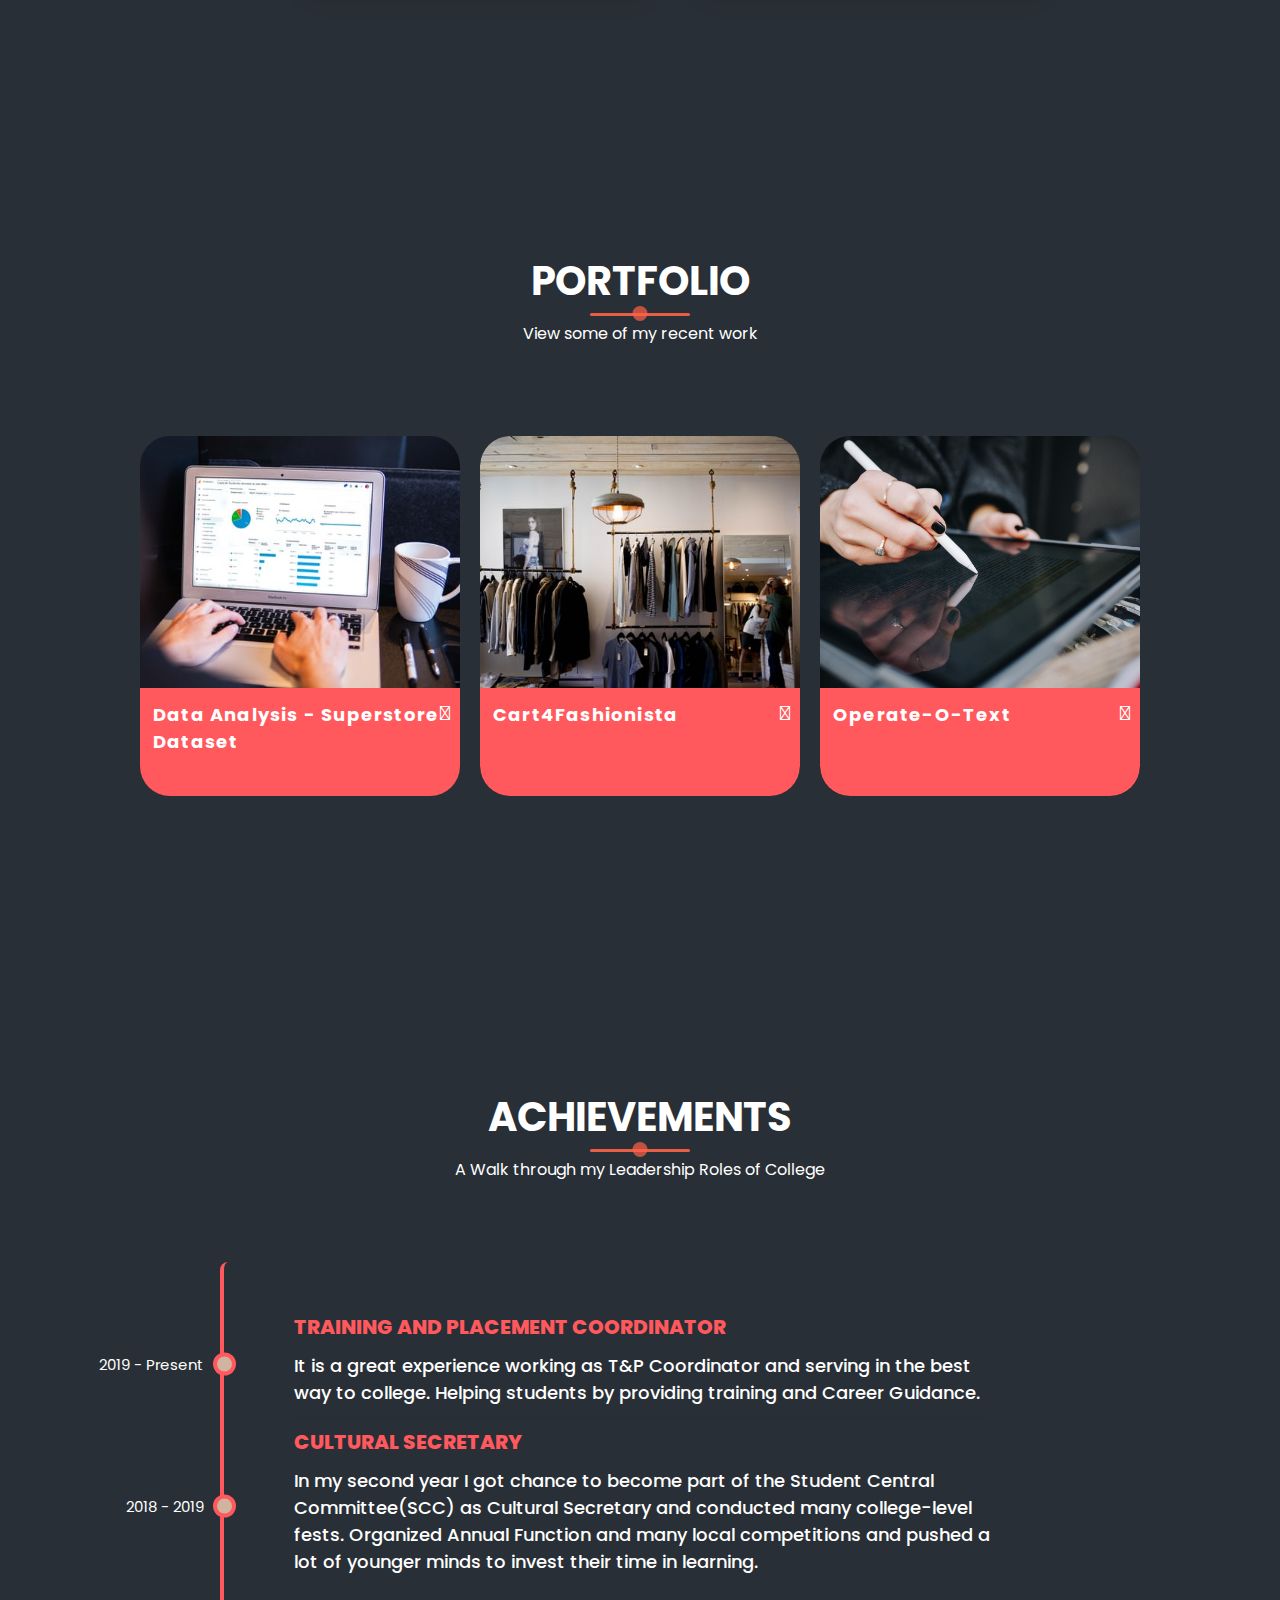
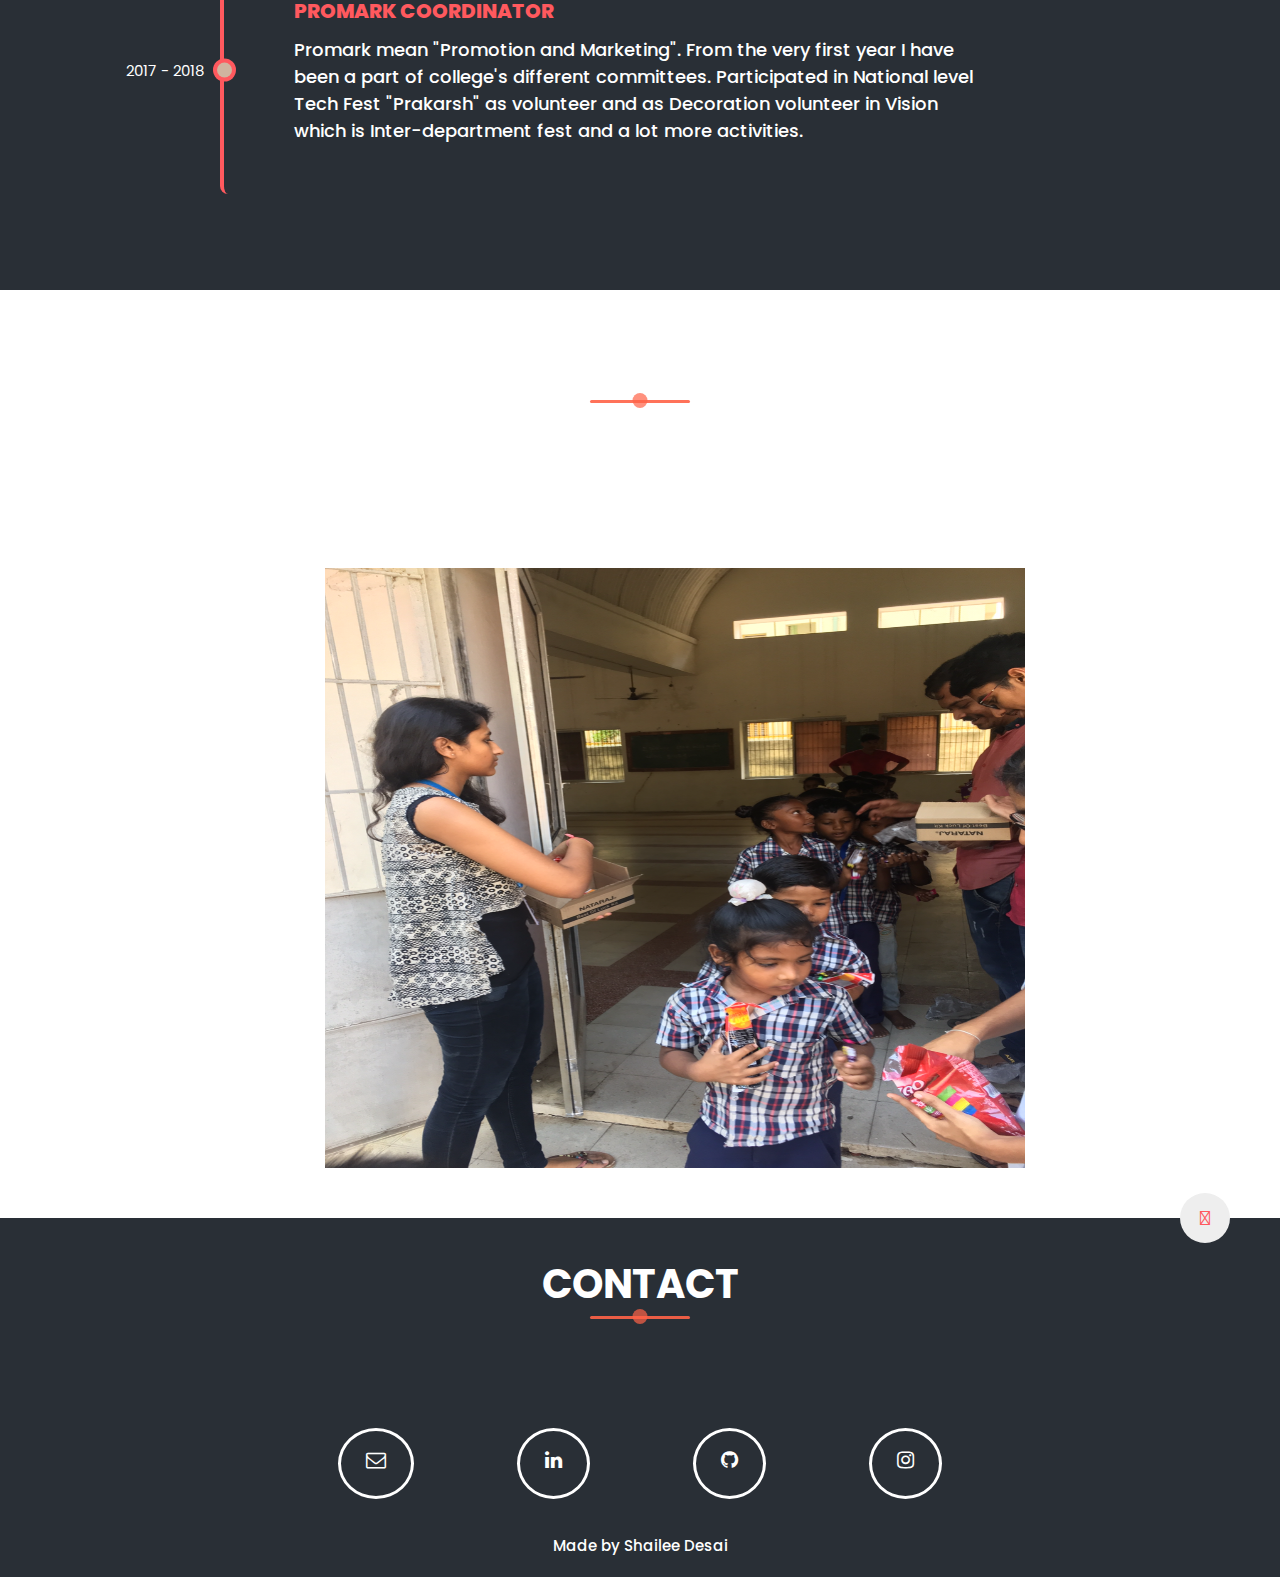
==== commit 9681d08c: "Portfolio Version 2" ====
--- a/index.html
+++ b/index.html
@@ -7,6 +7,7 @@
     <title>Shailee Desai</title>
     <link rel="stylesheet" href="https://use.fontawesome.com/releases/v5.7.2/css/all.css"
         integrity="sha384-fnmOCqbTlWIlj8LyTjo7mOUStjsKC4pOpQbqyi7RrhN7udi9RwhKkMHpvLbHG9Sr" crossorigin="anonymous">
+    <link rel="stylesheet" href="https://cdnjs.cloudflare.com/ajax/libs/font-awesome/4.7.0/css/font-awesome.min.css">
     <link rel="stylesheet" href="main.css">
     <link rel="stylesheet" href="main1.css">
     <link rel="stylesheet" href="https://cdnjs.cloudflare.com/ajax/libs/font-awesome/4.7.0/css/font-awesome.min.css">
@@ -28,9 +29,9 @@
         </div>
         <nav class="top-nav">
             <ul class="nav-list">
-                <li>
-                    <a href="#" class="nav-link" id="nav-item">Home</a>
-                </li>
+                <!-- <li>
+                    <a href="#home" class="nav-link" id="nav-item">Home</a>
+                </li> -->
                 <li>
                     <a href="#about" class="nav-link" id="nav-item1">About</a>
                 </li>
@@ -38,17 +39,23 @@
                     <a href="#skills" class="nav-link" id="nav-item2">Skills</a>
                 </li>
                 <li>
-                    <a href="#portfolio" class="nav-link" id="nav-item3">Portfolio</a>
-                </li>
-                <li>
-                    <a href="#achievements" class="nav-link" id="nav-item4">Achievements</a>
-                </li>
-                <li>
-                    <a href="#contact" class="nav-link" id="nav-item5">Contact</a>
+                    <a href="#work" class="nav-link" id="nav-item3">Work Experience</a>
+                </li>
+                <li>
+                    <a href="#portfolio" class="nav-link" id="nav-item4">Portfolio</a>
+                </li>
+                <li>
+                    <a href="#achievements" class="nav-link" id="nav-item5">Achievements</a>
+                </li>
+                <li>
+                    <a href="#activity" class="nav-link" id="nav-item6">Activities</a>
+                </li>
+                <li>
+                    <a href="#contact" class="nav-link" id="nav-item7">Contact</a>
                 </li>
             </ul>
         </nav>
-        <div class="about" id="about" style="background-color: #292F36; height:100vh">
+        <div class="about" id="home" style="background-color: #292F36; height:100vh">
             <div class="container" style=" max-width: 120rem;">
                 <div class="about-details">
                     <div class="about-heading">
@@ -70,15 +77,17 @@
                 <div class="container2 im" style="background-color: #292F36;">
                     <div class="quote-wrapper">
                         <blockquote class="text" cite="http://www.inspireux.com/category/quotes/jesse-james-garrett/">
-                          <p style="font-size: 1.5em;">Experience design is the design of anything, independent of medium, or across media, with human experience as an explicit outcome, and human engagement as an explicit goal.</p>
-                          <footer>– Jesse James Garrett</footer>
+                            <p style="font-size: 1.4em;">Data Analytics is the future, and the future is NOW! Every
+                                mouse click, keyboard button press, swipe or tap is used to shape business decisions.
+                                Everything is about data these days. Data is information, and information is power.</p>
+                            <footer>– Radi</footer>
                         </blockquote>
-                        
-
-                      </div>
-                      
-                      <!--THIS HTML IS NOT REQUIRED FOR CIRCULAR TEXT-->
-                      
+
+
+                    </div>
+
+                    <!--THIS HTML IS NOT REQUIRED FOR CIRCULAR TEXT-->
+
                 </div>
 
             </div>
@@ -90,28 +99,34 @@
 
     <section class="about" id="about" style="height: 100vh;">
         <div class="container" style="max-width: 140rem;">
-            <div class="profile" style="background-color: white; height: 100%; display: grid; justify-content: center; align-items: center;">
+            <div class="profile"
+                style="background-color:transparent; height: 100%; display: grid; justify-content: center; align-items: center;">
                 <center>
                     <img src="images/ShaileeDesai.png" alt="">
                 </center>
-               
-            </div>
-            <div class="about-details" style=" background-color: #292F36; height: 100%; padding: 50px;">
+
+            </div>
+            <div class="about-details" style=" background-color: transparent; height: 100%; padding: 50px;">
                 <div class="about-heading">
-                    <h1  style="opacity: .4; color: white;">About</h1>
+                    <h1 style="opacity: .5; color: white;">About</h1>
                     <h6 style="color: white;">Myself</h6>
                 </div>
-                <h1 style="color: white;"> Hello, I'm Shailee!</h1><br>
+                <h1 style="color: white;">Hello, I'm Shailee</h1><br>
                 <p style="color: white;">
-                    I am a keen learner and coding with python interests me. I am currently pursuing course on Data
-                    Science from various MOOCs and developed a great interest in Machine Learning. I am also fond of
-                    front-end web development.
+                    I am a keen learner and coding with python interests me the most. I am currently pursuing course on
+                    Data
+                    Analytics from various MOOCs and developed a great interest in statistical modeling. I always love
+                    to communicate my analysis through story telling. I am also fond
+                    of
+                    web development using Django framework.
                 </p>
                 <div class="explore">
                     <center>
-                        <a href="Shailee_Resume.pdf" target="_blank" class="btn btn-border" style="color: white;">My Resume</a>   
+                        <a href="/Shailee_15_june_resume.pdf" target="_blank" class="btn btn-border"
+                            style="color: white;">My
+                            Resume</a>
                     </center>
-                   
+
                 </div>
             </div>
         </div>
@@ -120,19 +135,26 @@
     <!-- ********************SKIILS******************** -->
 
     <section class="skills" id="skills" style="background-color: #292F36; height: auto;">
-        <br><br><br><br>
+        <br><br>
         <div class="container">
             <div class="section-heading">
-                <h1 style="opacity: 1;">My Proficiencies</h1>
+                <h1 style="opacity: 1;">My Skills</h1>
+                <h6>Tech areas where I like to contribute</h6>
             </div>
 
             <div class="my-skills">
                 <h2>Python</h2>
-                <h2>HTML/ CSS</h2>
-                <h2>Javascript</h2>
-                <h2>Core-Java</h2>
-                <h2>C/C++</h2>
-                <h2>Machine Learning</h2>
+                <h2>SQL</h2>
+                <h2>MS Excel</h2>
+                <h2>Tableau</h2>
+                <h2>Django</h2>
+                <h2>Git & Github</h2>
+                <h2>Numpy</h2>
+                <h2>Pandas</h2>
+                <h2>Matplotlib</h2>
+                <h2>Data Analytics</h2>
+                <h2>Data Visualization</h2>
+                <h2>Data Structure</h2>
             </div>
             <br>
             <br><br><br>
@@ -141,32 +163,65 @@
 
     <!-- ********************WORK EXPERIENCE******************** -->
 
-    <section class="work" style=" height: 110vh; background:#292F36">
+    <section class="work" id="work" style=" height: 110vh; background:#292F36">
         <div class="container">
             <div class="section-heading">
                 <center>
-                    <br><br><br><br><br>
-                <h1 style="opacity: 1;">Work Experience</h1>
-                <br><br>
-                <h6 style="color: white;">Lorem ipsum dolor sit amet consectetur adipisicing elit. Harum, facilis?</h6>
+
+                    <h1 style="opacity: 1;">Work Experience</h1>
+                    <h6> Organizations for which I work
+                    </h6>
                 </center>
-                
+
             </div>
             <div class="grid">
                 <div class="one">
                     <div class="main">
-
+                        <br><br>
+                        <h2 style="width: 80%; margin: 0 auto; font-size:20px;"><b>DATA SCIENCE INTERN</b></h2>
+                        <br><br>
+
+                        <h2 style="width: 60%; margin: 0 auto; ">
+                            <i class="fa fa-quote-left fa-2x" style="size: 20px;"></i><i>
+                                Researched and deployed a ML model on Google Cloud Platform. Also, Documented
+                                Facial recognition model and voice recognition model while working
+                                under Project "Covid Analyzer"</i></i>
+                        </h2>
                     </div>
                     <div class="sub">
                         <hr style="width: 80%; margin: 0 auto;">
+                        <br>
+                        <h2 style="width: 80%; margin: 0 auto; color:#FF595E;">ISMILETECHNOLOGIES</h2>
+                        <h3 style="width: 80%; margin: 0 auto;"><i class="fa fa-calendar"></i> November 2020 – February
+                            2021 </h3>
+                        <h3 style="width: 80%; margin: 0 auto;"><i class='fas fa-map-marker-alt'></i> USA, Remote
+                            Internship</h3>
                     </div>
                 </div>
                 <div class="two">
                     <div class="main">
-
+                        <br><br>
+
+                        <h2 style="width: 80%; margin: 0 auto; font-size:20px;"><b>QUANTITATIVE ANALYST</b></h2>
+
+                        <br><br>
+
+                        <h2 style="width: 60%; margin: 0 auto; ">
+                            <i class="fa fa-quote-left fa-2x" style="size: 20px;"></i><i>
+                                Researching and learning new technology "Blockchain". Developing financial project based
+                                on Blockchain Technology.
+                            </i></i>
+                        </h2>
                     </div>
                     <div class="sub">
                         <hr style="width: 80%; margin: 0 auto;">
+                        <br>
+                        <h2 style="width: 80%; margin: 0 auto; color:#FF595E;">WORLD DATA SCIENCE
+                            INSTITUTE</h2>
+                        <h3 style="width: 80%; margin: 0 auto;"><i class="fa fa-calendar"></i> JUNE 2021 – PRESENT
+                        </h3>
+                        <h3 style="width: 80%; margin: 0 auto;"><i class='fas fa-map-marker-alt'></i> USA, Remote
+                            Internship</h3>
                     </div>
                 </div>
             </div>
@@ -181,120 +236,59 @@
         <div class="section-heading">
             <br><br><br><br><br><br>
             <h1 style="opacity: 1;">Portfolio</h1>
-            <h6 style="color: white;">View some of my recent work</h6>
+            <h6>View some of my recent work</h6>
         </div>
         <div class="container">
             <div class="one">
                 <div class="main">
 
-                    <img src="/images/Untitled design (1).png" alt="">
+                    <img src="/images/project1.jpg" alt="">
 
                 </div>
                 <div class="sub">
-                    <p class="title1">Title</p>
-                    <a href="/index.html" style="text-decoration: none; cursor: pointer;"><i
-                            class="fab fa-github"></i></a>
-                    <p class="dis">Lorem ipsum dol</p>
+                    <p class="title1">Data Analysis - Superstore Dataset</p>
+                    <a href="https://github.com/ShaileeDesai12/AlphaaAI-Superstore-Dashboard"
+                        style="text-decoration: none; cursor: pointer;"><i class="fab fa-github"></i></a>
+                    <!-- <p class="dis">Created visually impactful dashboards in Excel</p> -->
                 </div>
 
             </div>
 
             <div class="two">
                 <div class="main">
-                    <img src="/images/Portfolio/ecommerce.jpg" alt="">
+                    <img src="/images/project2.jpg" alt="">
                 </div>
                 <div class="sub">
-                    <p class="title1">Title</p>
-                    <a href="/index.html" style="text-decoration: none; cursor: pointer;"><i
-                        class="fab fa-github"></i></a>
-                    <p class="dis">Lorem ipsum dol</p>
+                    <p class="title1">Cart4Fashionista</p>
+                    <a href="https://github.com/ShaileeDesai12/Cart4Fashionista"
+                        style="text-decoration: none; cursor: pointer;"><i class="fab fa-github"></i></a>
+                    <!-- <p class="dis">Shopping application developed using Django Framework and Python</p> -->
                 </div>
 
             </div>
             <div class="three">
                 <div class="main">
-                    <img src="/images/Portfolio/text.png" alt="">
+                    <img src="/images/project3.jpg" alt="">
                 </div>
                 <div class="sub">
-                    <p class="title1">Title</p>
-                    <a href="/index.html" style="text-decoration: none; cursor: pointer;"><i
-                            class="fab fa-github"></i></a>
-                    <p class="dis">Lorem ipsum dol</p>
-                </div>
-            </div>
-        </div>
-    </section>
-
-    <!-- ********************COURSES & CERTIFICATION******************** -->
-
-    <section class="work" style=" height: 110vh; background-color: #292F36;">
-        <div class="container">
-            <div class="section-heading">
-                <h1 style="opacity: 1;">Work Experience</h1>
-                <h6 style="color: white;">Lorem ipsum dolor sit amet consectetur adipisicing elit. Harum, facilis?</h6>
-            </div>
-            <!-- <div class="container1">
-                <div class="box">
-                    <img src="https://source.unsplash.com/1000x800">
-                    <span>CSS</span>
-                </div>
-                <div class="box">
-                    <img src="https://source.unsplash.com/1000x802">
-                    <span>Image</span>
-                </div>
-                <div class="box">
-                    <img src="https://source.unsplash.com/1000x804">
-                    <span>Hover</span>
-                </div>
-                <div class="box">
-                    <img src="https://source.unsplash.com/1000x806">
-                    <span>Effect</span>
-                </div>
-
-
-                <div class="box">
-                    <img src="https://source.unsplash.com/1000x800">
-                    <span>CSS</span>
-                </div>
-
-                <div class="box">
-                    <img src="https://source.unsplash.com/1000x800">
-                    <span>CSS</span>
-                </div>
-                <div class="box">
-                    <img src="https://source.unsplash.com/1000x800">
-                    <span>CSS</span>
-                </div>
-                <div class="box">
-                    <img src="https://source.unsplash.com/1000x800">
-                    <span>CSS</span>
-                </div>
-                <div class="box">
-                    <img src="https://source.unsplash.com/1000x800">
-                    <span>CSS</span>
-                </div>
-            </div> -->
-            <div class="pic-ctn">
-                <img src="./images/internship certificate.jpeg" alt="" class="pic">
-                <img src="./images/Python certificate.jpeg" alt="" class="pic">
-                <img src="./images/Python for Data Analysts-1.jpg" alt="" class="pic">
-                <img src="./images/0001.jpg" alt="" class="pic">
-                <img src="./images/Alphaa AI Certificate 1.jpg" alt="" class="pic">
-                <img src="./images/Alphaa AI Certificate 2.jpg" alt="" class="pic">
-            </div>
-           
-        </div>
-        
-    </section>
-    
+                    <p class="title1">Operate-O-Text</p>
+                    <a href="https://github.com/ShaileeDesai12/Operate-O-Text"
+                        style="text-decoration: none; cursor: pointer;"><i class="fab fa-github"></i></a>
+                    <!-- <p class="dis">Operate-O-Text is web application made using Python and Django framework, used to
+                        perform text opeartions.</p> -->
+                </div>
+            </div>
+        </div>
+    </section>
+
     <!-- ********************ACHIEVEMENTS******************** -->
 
     <section class="achievements" id="achievements" style="background-color:#292F36 ">
-        <br><br><br><br><br>
+        <br><br>
         <div class="container">
             <div class="section-heading">
                 <h1 style="opacity: 1;">Achievements</h1>
-                <h6 style="color: white;">A Walk through my Leadership Roles of College </h6>
+                <h6>A Walk through my Leadership Roles of College </h6>
             </div>
             <div class="timeline">
                 <ul>
@@ -302,14 +296,17 @@
                         <h1> Training and Placement Coordinator</h1>
                         <p>
                             It is a great experience working as T&P Coordinator and serving in the best way to college.
+                            Helping students by providing training
+                            and Career Guidance.
                         </p>
                     </li>
                     <li class="date" data-date="2018 - 2019" style="color: white;">
                         <h1> Cultural Secretary </h1>
                         <p>
-                            In my second year only I got chance to become part of the Student Central Committee(SCC) as
-                            Cultural Secretary and conducted many college-level fests. Also conducted The Annual
-                            function "Malhar" of college.
+                            In my second year I got chance to become part of the Student Central Committee(SCC) as
+                            Cultural Secretary and conducted many college-level fests. Organized Annual Function and
+                            many local competitions and pushed a lot of younger minds to invest their time in
+                            learning.
                         </p>
                     </li>
                     <li class="date" data-date="2017 - 2018" style="color: white;">
@@ -322,20 +319,22 @@
                         </p>
                     </li>
                 </ul>
-            </div>
-        </div>
-        <br>
+                <br>
+            </div>
+        </div>
+
     </section>
 
     <!-- ********************ACTIVITIES******************** -->
 
-    <section class="activity">
+    <section class="activity" id="activity">
         <div class="container">
+            <br><br><br>
             <div class="section-heading site-slider">
                 <h1>Activity</h1>
-                <h6>Lorem ipsum dolor sit amet consectetur adipisicing elit. Harum, facilis?</h6>
-
-                <div class="gallery art">
+                <h6>My picture gallery</h6>
+
+                <!-- <div class="gallery art">
                     <ul>
                         <li>A</li>
                         <li>B</li>
@@ -402,6 +401,15 @@
                         <li>8</li>
                         <li>9</li>
                     </ul>
+                </div> -->
+                <div class="pic-ctn">
+                    <img src="/images/gallery1.PNG" alt="" class="pic">
+                    <img src="/images/gallery2.PNG" alt="" class="pic" style="width: 350px;">
+                    <img src="/images/gallery7.PNG" alt="" class="pic">
+                    <img src="/images/gallery4.PNG" alt="" class="pic" style="width: 350px;">
+                    <img src="/images/gallery6.PNG" alt="" class="pic">
+
+
                 </div>
             </div>
         </div>
@@ -410,13 +418,13 @@
     <!-- ********************CONTACT******************** -->
 
     <section id="contact">
-        
+
         <footer class="copyright">
             <div class="contact">
                 <br>
                 <div class="container">
                     <div class="section-heading">
-                        <h1 style="opacity: 1;">Contact</h1>
+                        <h1>Contact</h1>
                     </div>
                 </div>
                 <div class="up" id="scroll-to-top">
@@ -455,6 +463,8 @@
         const nav3 = document.querySelector("#nav-item3");
         const nav4 = document.querySelector("#nav-item4");
         const nav5 = document.querySelector("#nav-item5");
+        const nav6 = document.querySelector("#nav-item6");
+        const nav7 = document.querySelector("#nav-item7");
         const nav = document.querySelector("#nav-item");
 
 
@@ -505,6 +515,20 @@
             }
         });
 
+        nav6.addEventListener("click", () => {
+            {
+                menu_toggle.classList.remove("open");
+                top_nav.classList.remove("open");
+            }
+        });
+
+        nav7.addEventListener("click", () => {
+            {
+                menu_toggle.classList.remove("open");
+                top_nav.classList.remove("open");
+            }
+        });
+
         nav.addEventListener("click", () => {
             {
                 menu_toggle.classList.remove("open");
--- a/main.css
+++ b/main.css
@@ -18,10 +18,11 @@
 body {
     width: 100%;
     height: 100%;
-    /* background: url("images/sitebg0.jpg") no-repeat center fixed;
-    background-size: cover; */
+    background: url("images/sitebg5.jpg") no-repeat center fixed;
+    background-size: cover;
     font-family: 'Poppins', sans-serif;
 }
+
 /* 
 section {
     padding: 6rem 0;
@@ -63,13 +64,12 @@
 }
 
 .section-heading h1 {
-    opacity: .4; 
     color: white;
     text-transform: uppercase;
     font-weight: 700;
     position: relative;
     margin-bottom: 1rem;
-    font-size: 5em;
+    font-size: 4em;
 }
 
 .section-heading h1::before,
@@ -86,6 +86,8 @@
     width: 10rem;
     height: 3px;
     border-radius: .8rem;
+    opacity: 0.9;
+    background-color: tomato;
 }
 
 .section-heading h1::after {
@@ -93,11 +95,15 @@
     height: 1.5rem;
     border-radius: 100%;
     bottom: -1rem;
+    opacity: 0.7;
+    background-color: tomato;
 }
 
 .section-heading h6 {
     font-size: 1.6rem;
-    font-weight: 300;
+    font-weight: 400;
+    /* color: #f68185; */
+    color: white;
 }
 
 .has-margin-right {
@@ -141,13 +147,13 @@
     font-family: 'The Historia Demo', sans-serif;
     font-size: 3rem;
     padding: 1rem;
-   
+
 }
 
 .nav-link:hover,
 .nav-link:focus {
     background-color: #FF595E;
-    border-radius: .5em;
+    border-radius: 5%;
 }
 
 .top-nav.open {
@@ -306,24 +312,32 @@
 .about-heading h1 {
     margin-top: 15rem;
     font-size: 10rem;
-   
+
 }
 
 .about-heading h2 {
     font-size: 8rem;
-  
+
 }
 
 .about-heading h6 {
     font-size: 1.5rem;
     font-weight: 600;
-}
+    border-radius: 5%;
+
+    /* box-shadow: inset 0 0 0 #FF595E;
+    transition: all .3s ease-in !important; */
+}
+
+/* .about-heading h6:hover {
+    box-shadow: inset 200px 0 0 #FF595E !important;
+} */
 
 
 
 .profile img {
-    width: 100%;
-    
+    width: 400px;
+
 }
 
 
@@ -331,7 +345,7 @@
     width: 100%;
     text-align: justify;
     padding: 10px;
-   
+
 }
 
 /*End about*/
@@ -343,6 +357,7 @@
     grid-template-columns: repeat(6, 1fr);
     grid-gap: 2.5rem;
     text-align: center;
+
 }
 
 .skills {
@@ -357,19 +372,26 @@
     text-transform: uppercase;
     letter-spacing: 2px;
     margin: 2rem -2px 2rem 0;
-    background-color: #FF595E;
+    /* background-color: #FF595E; */
     padding: 20px;
     align-self: center;
     justify-self: center;
-    border-radius: 1em;
+    border-radius: 5%;
     font-weight: bolder;
     color: white;
+    /* z-index: 1; */
+    box-shadow: inset 0 0 0 #FF595E;
+    transition: all .3s ease-in !important;
+}
+
+.my-skills h2:hover {
+    box-shadow: inset 200px 0 0 #FF595E !important;
 }
 
 .skills h1 {
     text-transform: uppercase;
     letter-spacing: 2px;
-    margin: 2rem -2px 2rem 0;
+    margin-top: 2rem;
 }
 
 .skill-1+.skill-1 {
@@ -382,27 +404,16 @@
     margin: 0 0 15px;
 }
 
-.progress {
-    height: 5px;
-    margin-bottom: 0;
-    border-radius: 0;
-    background-color: white;
-    box-shadow: none;
-}
-
-.p-bar {
-    position: relative;
-    height: 5px;
-    margin-bottom: 0;
-    border-radius: 0;
-    background-color: cyan;
-}
+
+
+
 
 /*End services*/
 
 /* Start work */
 .work .container {
     height: 100vh;
+    padding-top: 20px;
 
 }
 
@@ -438,10 +449,10 @@
     border-radius: 2em;
 }
 
-.work .container .grid .one .sub {
-    /* background-color: #9c8eec; */
-    /* border-top: 1px black solid; */
-}
+/* .work .container .grid .one .sub {
+    background-color: #9c8eec;
+    border-top: 1px black solid;
+} */
 
 .work .container .grid .two {
     display: grid;
@@ -451,17 +462,19 @@
     transition: all 0.3s ease-in-out;
     background-color: whitesmoke;
 }
+
 .work .container .grid .two:hover {
     box-shadow: 10px 10px 30px rgba(0, 0, 0, 0.6);
     transform: scale(1.01);
 }
-.work .container .grid .two .main {
-    /* background-color: #3b5998; */
+
+/* .work .container .grid .two .main {
+    background-color: #3b5998;
 }
 
 .work .container .grid .two .sub {
-    /* background-color: #9c8eec; */
-}
+    background-color: #9c8eec;
+} */
 
 
 
@@ -477,7 +490,7 @@
     max-width: 1000px;
     height: 40vh;
     margin-top: -10px;
-    
+
 }
 
 .portfolio .container .one {
@@ -494,12 +507,13 @@
 .portfolio .container .one .main {
     position: relative;
     overflow: hidden;
-    border-radius: 30px 30px 0 0 ;
+    border-radius: 30px 30px 0 0;
 }
 
 
 .portfolio .container .one .main img {
     width: 100%;
+    height: 100%;
     object-fit: cover;
 
 }
@@ -509,9 +523,9 @@
 
 }
 
-.portfolio .container  .sub {
-    position: relative;
-    border-radius:0 0 30px 30px ;
+.portfolio .container .sub {
+    position: relative;
+    border-radius: 0 0 30px 30px;
 }
 
 .portfolio .container .sub a i {
@@ -522,7 +536,7 @@
     color: white;
 }
 
-.portfolio .container  .sub .title1 {
+.portfolio .container .sub .title1 {
     font-weight: bolder;
     color: white;
     letter-spacing: 1.2px;
@@ -547,7 +561,7 @@
     overflow: hidden;
     transition: all .35s ease-in-out;
     border-radius: 30px 30px;
-    
+
 }
 
 .portfolio .container .two:hover {
@@ -558,12 +572,12 @@
     height: 100%;
     width: auto;
     object-fit: cover;
-    border-radius:30px 30px 0 0 ;
+    border-radius: 30px 30px 0 0;
 }
 
 .portfolio .container .two .sub {
     position: relative;
-    border-radius:0 0 30px 30px;
+    border-radius: 0 0 30px 30px;
 }
 
 
@@ -590,7 +604,7 @@
     box-sizing: border-box;
     overflow: hidden;
     transition: all .35s ease-in-out;
-    border-radius: 30px 30px;  
+    border-radius: 30px 30px;
 }
 
 .portfolio .container .three:hover {
@@ -599,18 +613,20 @@
 
 .portfolio .container .three .main img {
     width: 100%;
+    height: 100%;
     object-fit: cover;
     overflow: hidden;
 }
-.portfolio .container .main{
-  
+
+.portfolio .container .main {
+
     overflow: hidden;
 }
 
 .portfolio .container .sub {
     background-color: #FF595E;
     padding: 13px;
-    border-radius:0 0 30px 30px ;
+    border-radius: 0 0 30px 30px;
 }
 
 
@@ -625,51 +641,17 @@
 
 /* Start Certifications */
 
-.container1 {
-    display: flex;
-    width: 100%;
-    padding: 4% 2%;
-    box-sizing: border-box;
-    height: 70vh;
-}
-
-.box {
-    flex: 1;
-    overflow: hidden;
-    transition: .5s;
-    margin: 0 2%;
-    box-shadow: 0 20px 30px rgba(0, 0, 0, .1);
-    line-height: 0;
-}
-
-.box>img {
-    width: 200%;
-    height: calc(100% - 10vh);
-    object-fit: cover;
-    transition: .5s;
-}
-
-.box>span {
-    font-size: 3.8vh;
-    display: block;
-    text-align: center;
-    height: 10vh;
-    line-height: 2.6;
-}
-
-.box:hover {
-    flex: 1 1 50%;
-}
-
-.box:hover>img {
-    width: 100%;
-    height: 100%;
-}
-
+
+
+/* End Certifications */
+
+
+
+/* Start activity */
 .pic {
-    height: 500px;
-}
-
+    height: 600px;
+
+}
 
 @keyframes display {
     0% {
@@ -700,16 +682,17 @@
 
 .pic-ctn {
     position: relative;
-    width: 50vw;
-    height: 10px;
-    margin-top: 15vh;
+    width: 700px;
+    height: 300px;
+    margin: 15vh 10vh 350px 15vh;
+    align-items: center;
 }
 
 .pic-ctn>img {
     position: absolute;
     top: 0;
-    left: calc(50% - 145px);
-    opacity: 0;
+    left: calc(50% - 200px);
+
     animation: display 10s infinite;
 }
 
@@ -729,308 +712,29 @@
     animation-delay: 8s;
 }
 
-/* End Certifications */
-
-
-
-/* Start activity */
-.activity {
-    height: 100vh;
-}
-
-.activity .grid {
-    display: grid;
-    grid-template-columns: repeat(5, 1fr);
-    grid-template-rows: repeat(2, 1fr);
-    max-width: 1200px;
-    grid-gap: 20px;
-    margin: 100px auto;
-    height: 400px;
-
-}
-
-.activity .grid>div:nth-child(odd) {
-    background-color: crimson;
-}
-
-.activity .grid>div:nth-child(even) {
-    background-color: lightgray;
-}
-
-
-
-.title {
-    font: 1.3em/1 monospace;
-    font-variant: small-caps;
-    letter-spacing: 0.5em;
-    margin: 4em;
-}
-
-.gallery {
-    perspective: 700px;
-    width: 50vw;
-    display: flex;
-    justify-content: center;
-    align-items: center;
-    flex-flow: row wrap;
-}
-
-.art ul {
-    position: relative;
-    width: 100px;
-    height: 100px;
-    margin: 0.1em;
-    perspective-origin: center center;
-    transform-style: preserve-3d;
-    transform: rotateX(40deg);
-    transition: all 0.4s;
-}
-
-.art ul:hover {
-    transform: translateZ(100px) rotateX(20deg);
-    z-index: 999;
-}
-
-.art ul:hover li {
-    filter: grayscale(0);
-}
-
-.art li {
-    position: absolute;
-    left: 0;
-    top: 0;
-    backface-visibility: hidden;
-    width: 100%;
-    height: 100%;
-    transition: transform 0.3s, filter 1s;
-    background: coral;
-    filter: grayscale(0.9);
-}
-
-/*
-Setup individual planes final poistion(by left top) and initial position(by transform)
-*/
-.art li:first-of-type {
-    transform: none;
-}
-
-.art li:nth-of-type(2) {
-    left: 100%;
-    transform-origin: left center;
-    transform: rotateY(180deg);
-}
-
-.art li:nth-of-type(3) {
-    top: 100%;
-    transform-origin: center top;
-    transform: rotateX(-180deg);
-}
-
-.art li:nth-of-type(4) {
-    left: -100%;
-    transform-origin: right center;
-    transform: rotateY(-180deg);
-}
-
-.art li:nth-of-type(5) {
-    top: -100%;
-    transform-origin: center bottom;
-    transform: rotateX(180deg);
-}
-
-.art li:nth-of-type(6) {
-    top: 100%;
-    left: 100%;
-    transform-origin: center top;
-    transform: rotateX(-180deg);
-}
-
-.art li:nth-of-type(7) {
-    top: 100%;
-    left: -100%;
-    transform-origin: right center;
-    transform: rotateY(-180deg);
-}
-
-.art li:nth-of-type(8) {
-    top: -100%;
-    left: -100%;
-    transform-origin: center bottom;
-    transform: rotateX(180deg);
-}
-
-.art li:nth-of-type(9) {
-    top: -100%;
-    left: 100%;
-    transform-origin: left center;
-    transform: rotateY(180deg);
-}
-
-/*
-Setup transition-delay, for mouseout state 
-*/
-.art li:nth-of-type(2),
-.art li:nth-of-type(3),
-.art li:nth-of-type(4),
-.art li:nth-of-type(5) {
-    transition-delay: 0.03s;
-}
-
-.art li:nth-of-type(6),
-.art li:nth-of-type(7),
-.art li:nth-of-type(8),
-.art li:nth-of-type(9) {
-    transition-delay: 0s;
-}
-
-.art ul:hover :nth-of-type(2),
-.art ul:hover :nth-of-type(3),
-.art ul:hover :nth-of-type(4),
-.art ul:hover :nth-of-type(5) {
-    transition-delay: 0s
-}
-
-.art ul:hover :nth-of-type(6),
-.art ul:hover :nth-of-type(7),
-.art ul:hover :nth-of-type(8),
-.art ul:hover :nth-of-type(9) {
-    transition-delay: 0.2s
-}
-
-/*
-Setup planes final state
-*/
-.art ul:hover :nth-of-type(2),
-.art ul:hover :nth-of-type(4),
-.art ul:hover :nth-of-type(7),
-.art ul:hover :nth-of-type(9) {
-    transform: rotateY(0);
-}
-
-.art ul:hover :nth-of-type(3),
-.art ul:hover :nth-of-type(5),
-.art ul:hover :nth-of-type(6),
-.art ul:hover :nth-of-type(8) {
-    transform: rotateX(0);
-}
-
-/* 
-Set background position
-*/
-.art ul li {
-    background-size: 300% 300%;
-}
-
-.art li:nth-of-type(1) {
-    background-position: center center;
-}
-
-.art li:nth-of-type(2) {
-    background-position: right center;
-}
-
-.art li:nth-of-type(3) {
-    background-position: center bottom;
-}
-
-.art li:nth-of-type(4) {
-    background-position: left center;
-}
-
-.art li:nth-of-type(5) {
-    background-position: center top;
-}
-
-.art li:nth-of-type(6) {
-    background-position: right bottom;
-}
-
-.art li:nth-of-type(7) {
-    background-position: left bottom;
-}
-
-.art li:nth-of-type(8) {
-    background-position: left top;
-}
-
-.art li:nth-of-type(9) {
-    background-position: right top;
-}
-
-/*
-Set background image source
-*/
-.art ul:nth-of-type(1) li {
-    background-image: url(//picsum.photos/1200/800?image=1011);
-}
-
-.art ul:nth-of-type(1) {
-    width: 120px;
-    height: 80px;
-}
-
-.art ul:nth-of-type(2) li {
-    background-image: url(//picsum.photos/1424/2136?image=1027);
-}
-
-.art ul:nth-of-type(2) {
-    width: 90px;
-    height: 130px;
-}
-
-.art ul:nth-of-type(3) li {
-    background-image: url(//picsum.photos/1618/712?image=996);
-}
-
-.art ul:nth-of-type(3) {
-    width: 130px;
-    height: 90px;
-}
-
-.art ul:nth-of-type(4) li {
-    background-image: url(//picsum.photos/1200/800?image=1005);
-}
-
-.art ul:nth-of-type(4) {
-    width: 120px;
-    height: 80px;
-}
-
-.art ul:nth-of-type(5) li {
-    background-image: url(//picsum.photos/1042/1356?image=978);
-}
-
-.art ul:nth-of-type(5) {
-    width: 64px;
-    height: 84px;
-}
-
-.art ul:nth-of-type(6) li {
-    background-image: url(//picsum.photos/1000/666image=943);
-}
-
-.art ul:nth-of-type(6) {
-    width: 100px;
-    height: 66px;
-}
-
-/* 
-Hide debug label 
-*/
-.art li {
-    text-indent: 999px;
-    overflow: hidden;
-}
+img:nth-child(6) {
+    animation-delay: 10s;
+}
+
+img:nth-child(7) {
+    animation-delay: 12s;
+}
+
+
 
 /* End activity */
 
 /*Start timeline*/
+/* .timeline{
+
+} */
 .timeline ul {
     border-left: 4px solid #FF595E;
     border-radius: .8rem;
     background-color: rgba(0, 0, 0, 0, 0.5);
     margin: 0 auto;
-    margin-bottom: 12rem;
+    margin-top: -20px;
+    margin-bottom: 8rem;
     position: relative;
     padding: 5rem;
     list-style: none;
@@ -1043,7 +747,7 @@
     text-transform: uppercase;
     font-weight: 800;
     margin-bottom: 1rem;
-  
+
     color: #FF595E;
 }
 
@@ -1053,9 +757,11 @@
     padding-bottom: 1rem;
     position: relative;
 }
-.timeline .date p{
+
+.timeline .date p {
     color: white;
 }
+
 .timeline .date:last-of-type {
     padding-bottom: 0;
     margin-bottom: 0;
@@ -1093,6 +799,7 @@
 /*Start contact*/
 .contact {
     background-color: #292F36;
+    margin-bottom: 0px;
 }
 
 #contact {
@@ -1106,11 +813,18 @@
     width: 100%;
     text-align: center;
     background-color: #292F36;
-    padding-top: 3rem;
+    padding-top: 2rem;
     padding-bottom: 1rem;
-    ;
-    position: relative;
-}
+    position: relative;
+    color: #fff;
+}
+
+/* .copyright {
+    margin-bottom: 0;
+    line-height: 40px;
+    
+    text-align: center;
+} */
 
 .up {
     position: absolute;
@@ -1125,20 +839,20 @@
 }
 
 .up i {
-    color: #16162d;
+    color: #FF595E;
     font-size: 2rem;
     margin: auto;
 }
 
 .copyright p {
-    font-size: 1.4rem;
+    font-size: 1.5rem;
 }
 
 .icon {
     line-height: 100px;
     padding: 25px;
     color: #fff;
-    border: 2px solid #fff;
+    border: 3px solid #fff;
     border-radius: 50%;
 }
 
@@ -1170,19 +884,14 @@
     color: #d113c8;
 }
 
-.copyright {
-    margin-bottom: 0;
-    line-height: 40px;
-    color: #fff;
-    text-align: center;
-}
+
 
 /*End footer*/
 
 /*Start animations*/
 @keyframes pulse {
     0% {
-        box-shadow: 0 0 0 0 hsl(234, 91%, 13%);
+        box-shadow: 0 0 0 0 hsl(337, 96%, 41%);
     }
 
     70% {
@@ -1324,8 +1033,9 @@
 *,
 *:before,
 *:after {
-  box-sizing: border-box;
-}
+    box-sizing: border-box;
+}
+
 /* 
 body {
   font-family: "Titillium Web", sans-serif;
@@ -1335,13 +1045,13 @@
 } */
 
 .quote-wrapper {
-  width: 400px;
-  height: 500px;
-  position: relative;
-
-}
-
-.circle{
+    width: 400px;
+    height: 500px;
+    position: relative;
+
+}
+
+.circle {
     padding: 66.3px;
     box-sizing: border-box;
     display: grid;
@@ -1350,116 +1060,109 @@
     clip-path: circle(50% at 50% 50%);
     background-color: rgb(242, 132, 130);
 }
+
 .text {
-  width: 100%;
-  height: 100%;
-
-  background: radial-gradient(
-    ellipse at center,
-    rgb(248, 118, 122) 0%,
-    rgb(255, 89, 94) 70%,
-    rgba(0, 0, 0, 0) 70.3%
-  );
-  
-  position: relative;
-  margin: 0;
-  color: white;
+    width: 100%;
+    height: 100%;
+
+    background: radial-gradient(ellipse at center,
+            rgb(248, 118, 122) 0%,
+            rgb(255, 89, 94) 70%,
+            rgba(0, 0, 0, 0) 70.3%);
+
+    position: relative;
+    margin: 0;
+    color: white;
 }
 
 .text p {
-  height: 100%;
-  font-size: 10px;
-  line-height: 1.25;
-  padding: 0;
-  text-align: center;
-
-  text-shadow: 0.5px 0.5px 1px rgba(0, 0, 0, 0.3);
+    height: 100%;
+    font-size: 10px;
+    line-height: 1.25;
+    padding: 0;
+    text-align: center;
+
+    text-shadow: 0.5px 0.5px 1px rgba(0, 0, 0, 0.3);
 }
 
 .text::before {
-  content: "";
-  width: 50%;
-  height: 100%;
-  float: left;
-  shape-outside: polygon(
-    0 0,
-    98% 0,
-    50% 6%,
-    23.4% 17.3%,
-    6% 32.6%,
-    0 50%,
-    6% 65.6%,
-    23.4% 82.7%,
-    50% 94%,
-    98% 100%,
-    0 100%
-  );
-  shape-margin: 7%;
+    content: "";
+    width: 50%;
+    height: 100%;
+    float: left;
+    shape-outside: polygon(0 0,
+            98% 0,
+            50% 6%,
+            23.4% 17.3%,
+            6% 32.6%,
+            0 50%,
+            6% 65.6%,
+            23.4% 82.7%,
+            50% 94%,
+            98% 100%,
+            0 100%);
+    shape-margin: 7%;
 }
 
 .text p::before {
-  content: "";
-  width: 50%;
-  height: 100%;
-  float: right;
-  shape-outside: polygon(
-    2% 0%,
-    100% 0%,
-    100% 100%,
-    2% 100%,
-    50% 94%,
-    76.6% 82.7%,
-    94% 65.6%,
-    100% 50%,
-    94% 32.6%,
-    76.6% 17.3%,
-    50% 6%
-  );
-  shape-margin: 7%;
+    content: "";
+    width: 50%;
+    height: 100%;
+    float: right;
+    shape-outside: polygon(2% 0%,
+            100% 0%,
+            100% 100%,
+            2% 100%,
+            50% 94%,
+            76.6% 82.7%,
+            94% 65.6%,
+            100% 50%,
+            94% 32.6%,
+            76.6% 17.3%,
+            50% 6%);
+    shape-margin: 7%;
 }
 
 .quote-wrapper blockquote footer {
-  width: 100%;
-  position: absolute;
-  bottom: 25px;
-  font-size: 17px;
-  text-align: center;
-  font-style: italic;
-  text-shadow: 0.5px 0.5px 1px rgba(0, 0, 0, 0.3);
+    width: 100%;
+    position: absolute;
+    bottom: 25px;
+    font-size: 17px;
+    text-align: center;
+    font-style: italic;
+    text-shadow: 0.5px 0.5px 1px rgba(0, 0, 0, 0.3);
 }
 
 .quote-wrapper::before {
-  content: "\201C";
-  font-size: 270px;
-  height: 82px;
-  line-height: 0.78;
-  line-height: 1;
-  position: absolute;
-  top: -48px;
-  left: 0;
-  z-index: 1;
-  font-family: sans-serif, serif;
-  color: #B2B1AC;
+    content: "\201C";
+    font-size: 270px;
+    height: 82px;
+    line-height: 0.78;
+    line-height: 1;
+    position: absolute;
+    top: -48px;
+    left: 0;
+    z-index: 1;
+    font-family: sans-serif, serif;
+    color: #B2B1AC;
 
 }
 
 @media (min-width: 850px) {
-  .quote-wrapper {
-    width: 370px;
-    height: 370px;
-  }
-
-  .quote-wrapper::before {
-    font-size: 300px;
-  }
-
-  .text p {
-    font-size: 26px;
-  }
-
-  .quote-wrapper blockquote footer {
-    bottom: 32px;
-  }
-}
-
-
+    .quote-wrapper {
+        width: 370px;
+        height: 370px;
+    }
+
+    .quote-wrapper::before {
+        font-size: 300px;
+    }
+
+    .text p {
+        font-size: 26px;
+    }
+
+    .quote-wrapper blockquote footer {
+        bottom: 32px;
+    }
+}